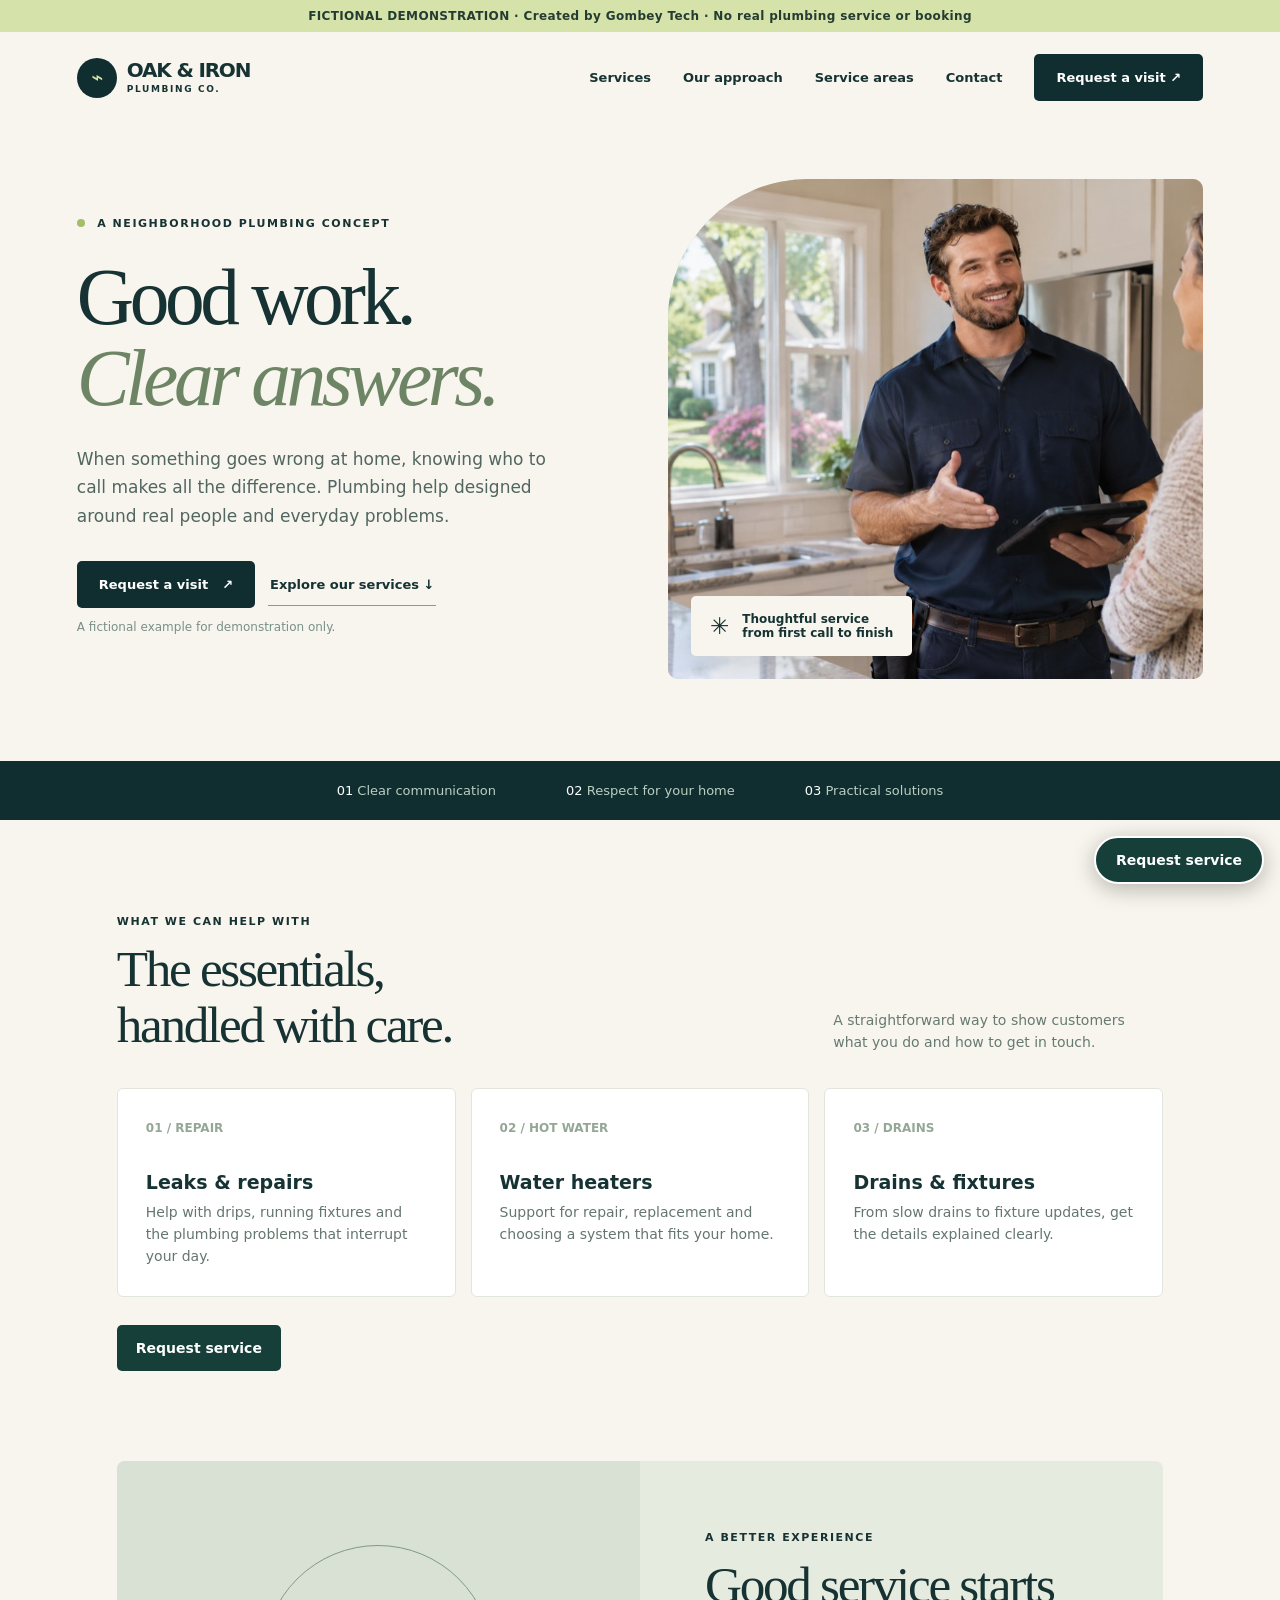
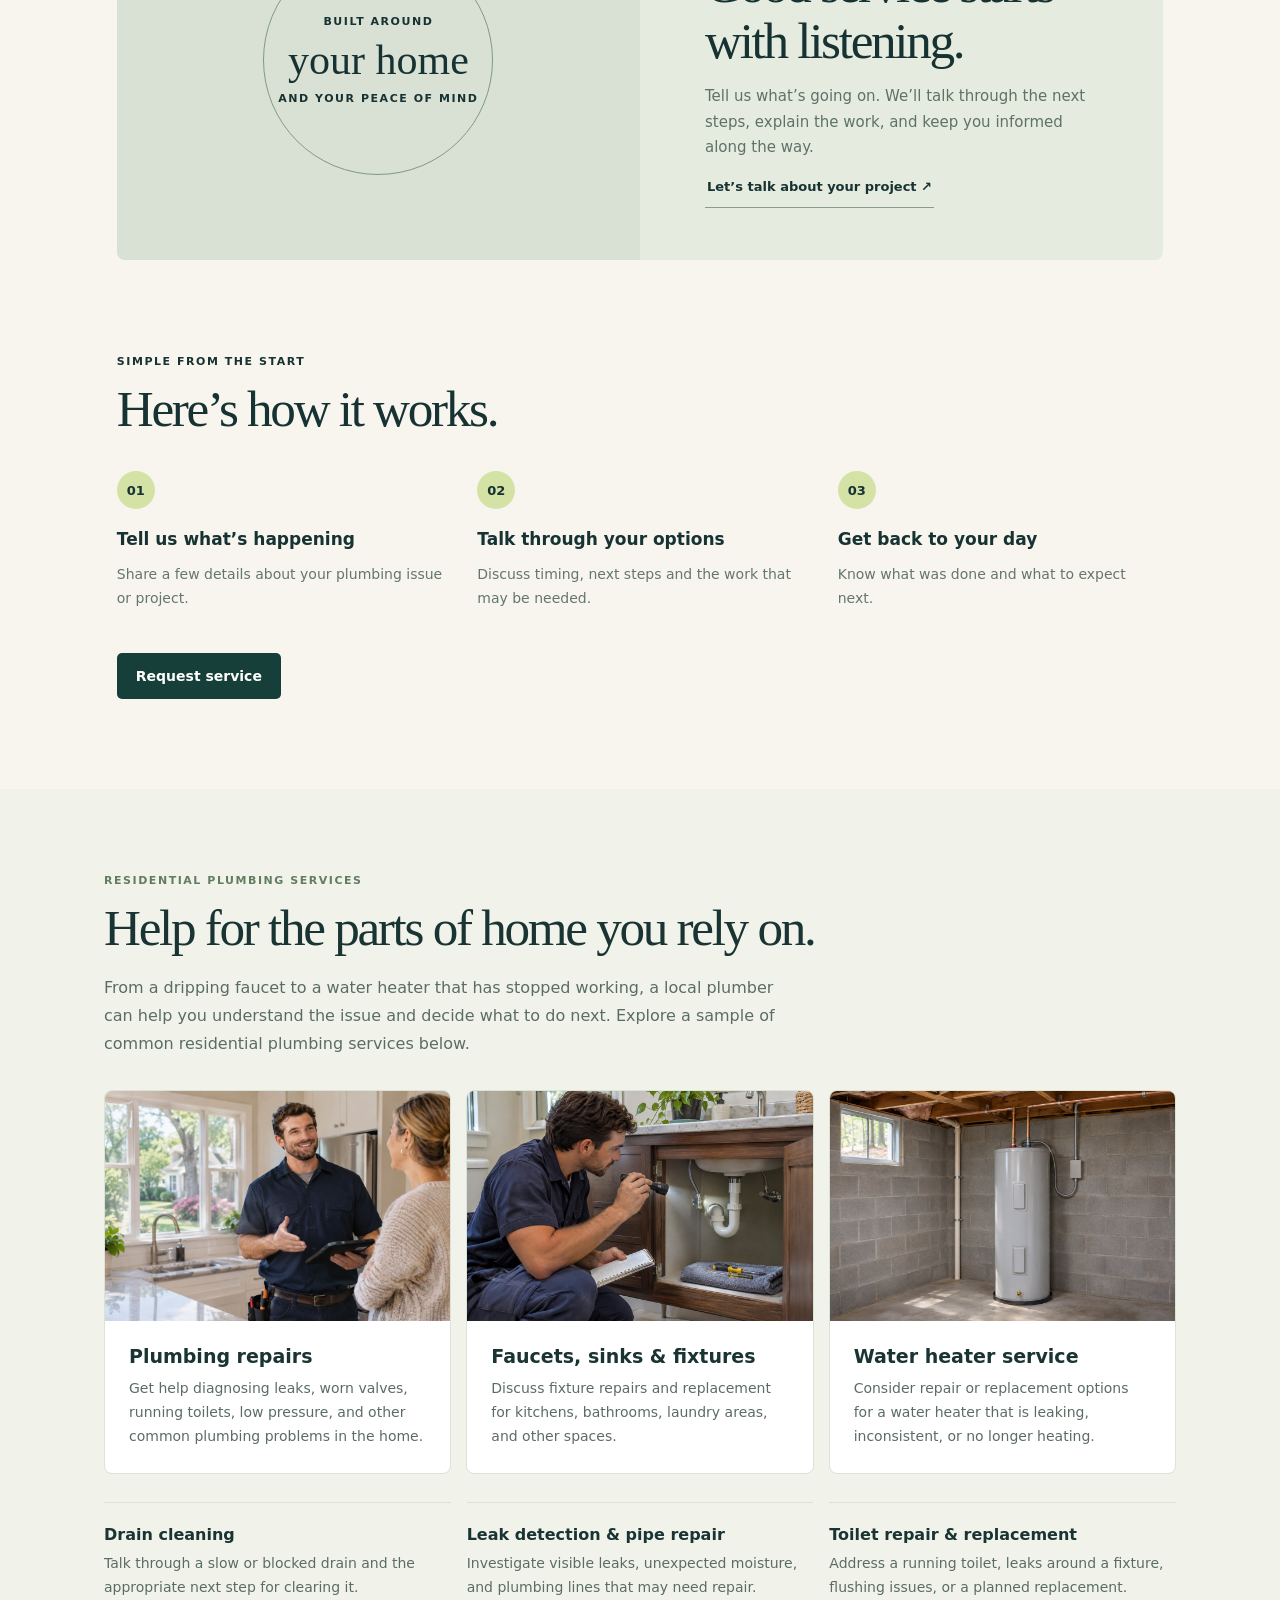
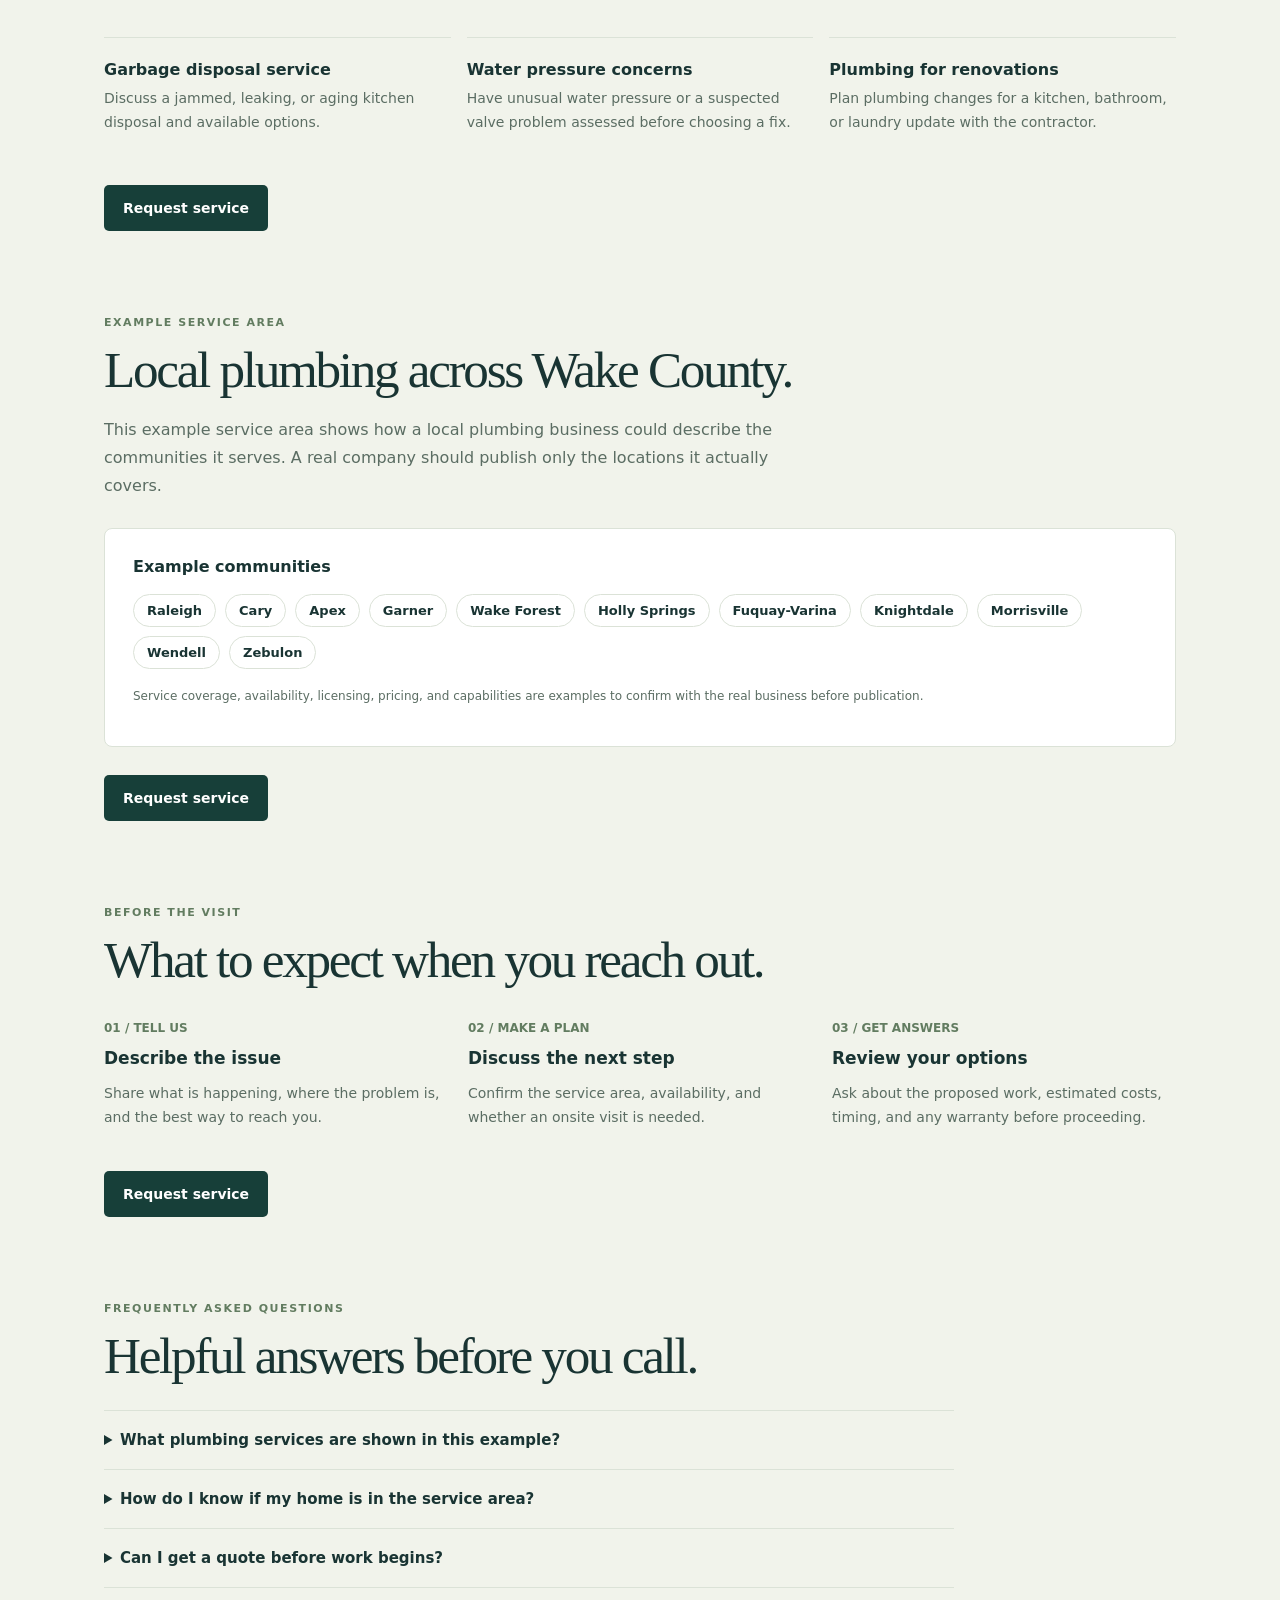
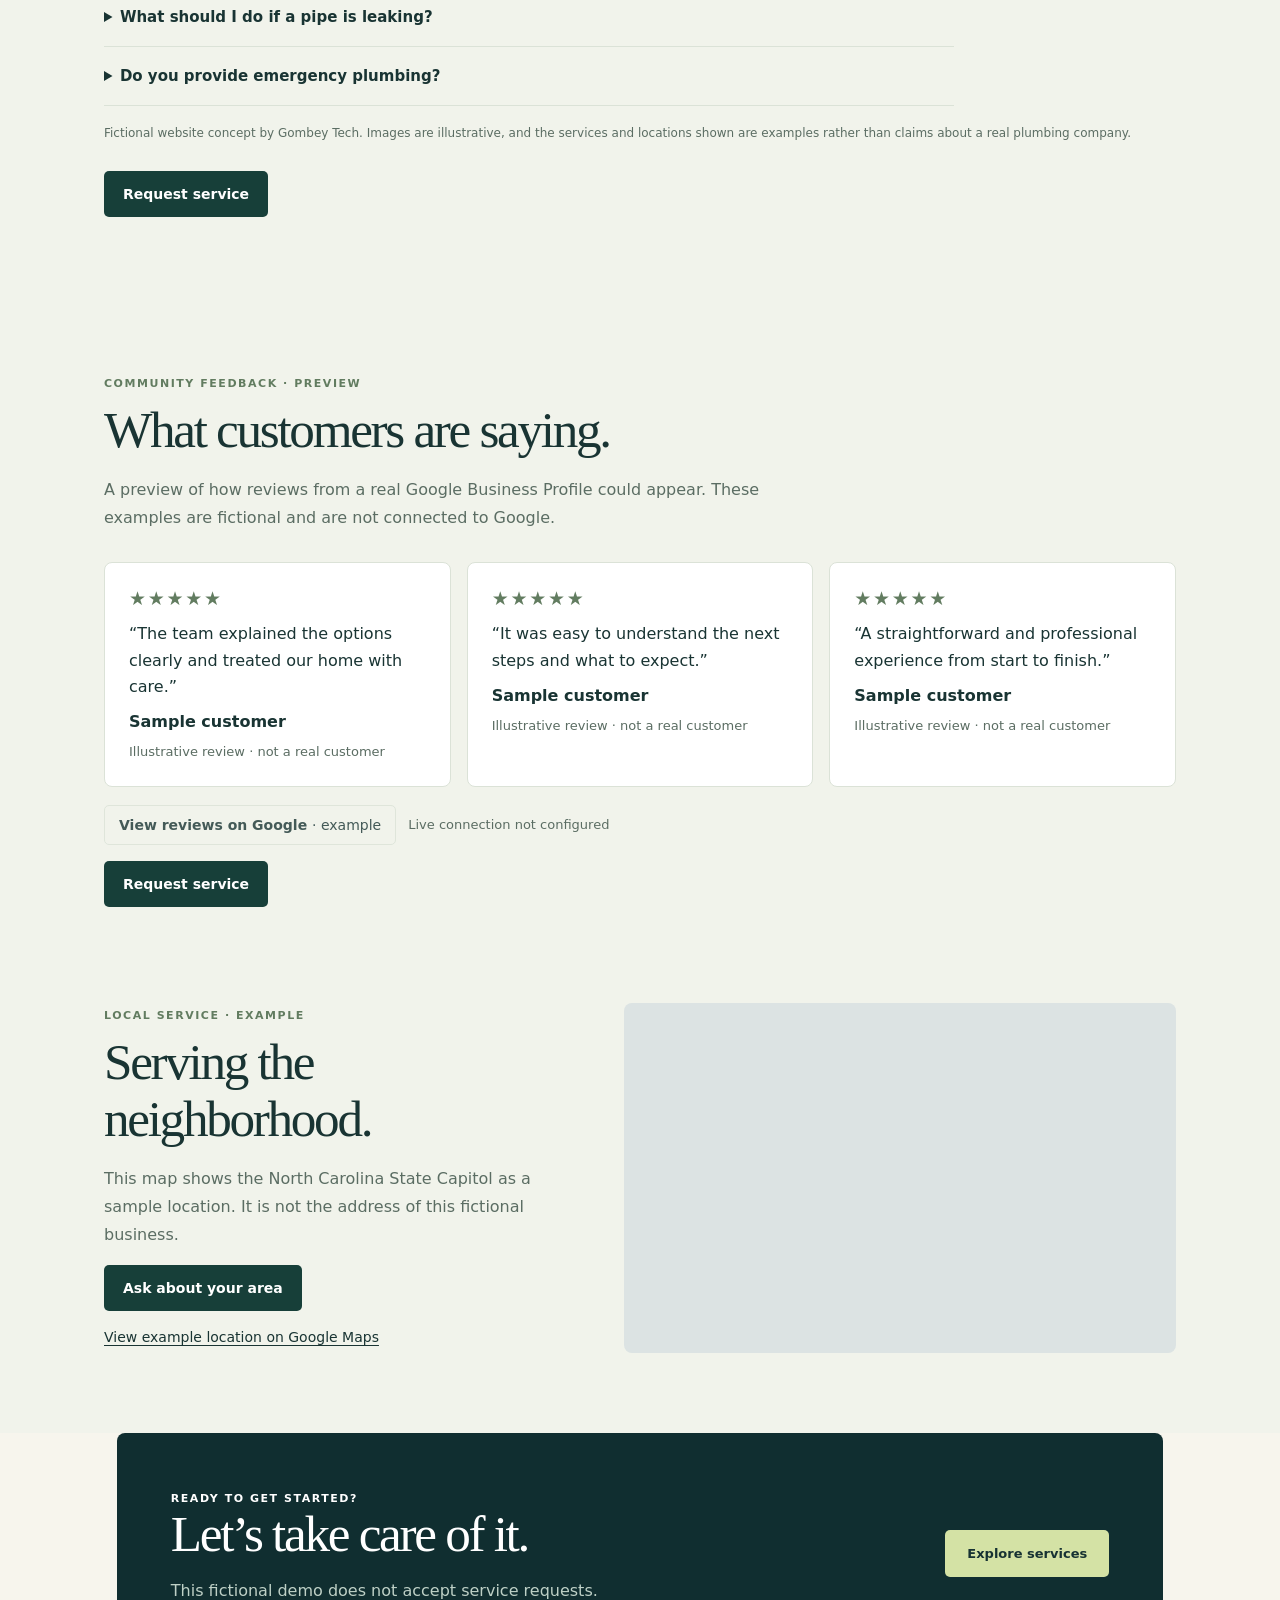
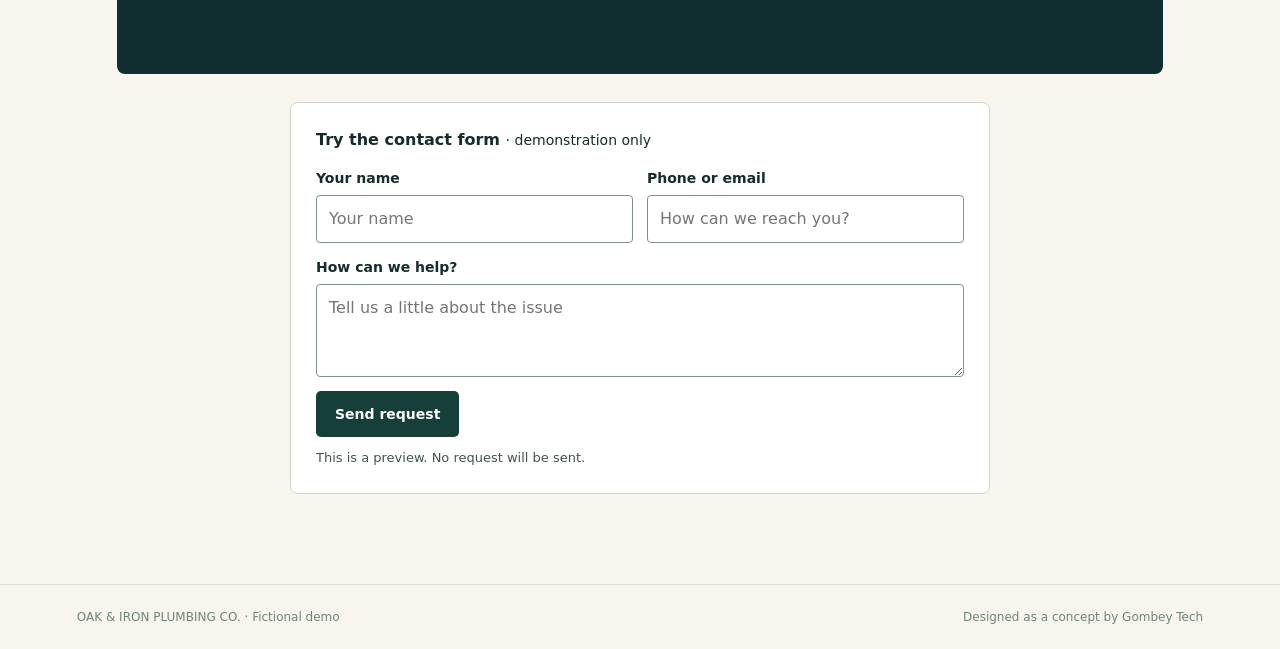
==== index.html @ 2f1c9316 "Add fictional plumbing website previews" ====
<!doctype html><html lang="en"><head><meta charset="utf-8"><meta name="viewport" content="width=device-width,initial-scale=1"><title>Oak & Iron Plumbing | Plumbing &amp; Water Heaters in Wake County (Demo)</title><meta name="robots" content="noindex, nofollow"><style>
:root{--navy:#102e30;--ink:#173233;--paper:#f7f5ed;--cream:#ebe7d9;--lime:#d4e2a5;--orange:#e3a76e}*{box-sizing:border-box}html{scroll-behavior:smooth}body{margin:0;background:var(--paper);color:var(--ink);font-family:system-ui,-apple-system,sans-serif}a{color:inherit;text-decoration:none}.demo{background:#d5e2a9;color:#243c31;text-align:center;padding:9px;font-size:12px;font-weight:700;letter-spacing:.03em}header{max-width:1300px;margin:auto;padding:22px 6%;display:flex;justify-content:space-between;align-items:center;gap:15px}.brand{font-weight:900;font-size:20px;letter-spacing:-.06em;line-height:1.05;display:flex;gap:10px;align-items:center}.brand i{font-style:normal;background:var(--navy);color:var(--lime);border-radius:100%;width:40px;height:40px;display:grid;place-items:center;font-size:20px}.brand small{display:block;font-size:9px;letter-spacing:.18em;margin-top:4px}nav{display:flex;gap:32px;align-items:center;font-size:13px;font-weight:700}.button{display:inline-flex;align-items:center;justify-content:center;gap:14px;background:var(--navy);color:white;border-radius:5px;padding:16px 22px;font-size:13px;font-weight:750}.button.light{background:var(--lime);color:var(--ink)}.hero{max-width:1300px;margin:auto;display:grid;grid-template-columns:1fr 1fr;gap:56px;align-items:center;padding:56px 6% 82px}.eyebrow{font-weight:800;letter-spacing:.14em;font-size:11px;text-transform:uppercase}.dot{display:inline-block;background:#a3be6d;width:8px;height:8px;border-radius:50%;margin-right:7px}h1{font-family:Georgia,serif;font-weight:500;letter-spacing:-.055em;line-height:1.02;font-size:clamp(50px,6.2vw,84px);margin:26px 0}h1 em{color:#6d8565;font-weight:normal}.desc{font-size:17px;line-height:1.7;color:#526661;max-width:490px}.actions{display:flex;gap:13px;align-items:center;margin-top:30px;flex-wrap:wrap}.text-link{font-weight:750;font-size:13px;border-bottom:1px solid #8a9a8d;padding:13px 2px}.hero-art{height:500px;border-radius:140px 10px 10px 10px;background:#c3d3c6;overflow:hidden;position:relative}.hero-art svg{width:100%;height:100%;display:block}.badge{position:absolute;left:23px;bottom:23px;background:#f7f5ed;padding:16px 19px;border-radius:5px;display:flex;align-items:center;gap:13px;font-size:12px;font-weight:700;box-shadow:0 8px 28px #0002}.badge b{font-size:23px}.ribbon{background:var(--navy);color:white;padding:22px 6%;display:flex;justify-content:center;gap:70px;font-size:13px}.ribbon span{color:#b9cfc1}.wrap{max-width:1200px;margin:auto;padding:90px 6%}.sectionhead{display:flex;justify-content:space-between;gap:25px;align-items:end;margin-bottom:34px}h2{font-family:Georgia,serif;font-size:clamp(36px,4vw,52px);font-weight:500;letter-spacing:-.045em;margin:12px 0 0;line-height:1.1}.sectionhead p{color:#667a72;line-height:1.6;font-size:14px;max-width:330px;margin:0}.cards{display:grid;grid-template-columns:repeat(3,1fr);gap:15px}.card{background:white;border:1px solid #e1e6dd;padding:28px;border-radius:6px;min-height:190px}.card .n{font-size:12px;color:#94a797;font-weight:800}.card h3{font-size:19px;margin:35px 0 8px}.card p{color:#64766d;font-size:14px;line-height:1.6;margin:0}.split{display:grid;grid-template-columns:1fr 1fr;background:#e6ebdf;border-radius:8px;overflow:hidden}.split-art{padding:45px;background:#d8e1d3;display:flex;align-items:center;justify-content:center}.seal{border:1px solid #809b83;border-radius:50%;width:230px;height:230px;display:grid;place-content:center;text-align:center;gap:8px}.seal strong{font-family:Georgia,serif;font-size:42px;font-weight:400}.split-copy{padding:65px}.split-copy p{color:#5e7268;line-height:1.7;font-size:15px}.steps{display:grid;grid-template-columns:repeat(3,1fr);gap:35px}.steps b{display:grid;place-items:center;background:var(--lime);width:38px;height:38px;border-radius:50%;font-size:13px}.steps h3{font-size:17px;margin:20px 0 8px}.steps p{color:#64766d;font-size:14px;line-height:1.7}.cta{background:var(--navy);color:white;border-radius:8px;padding:54px;display:flex;justify-content:space-between;align-items:center;gap:28px}.cta p{color:#bed0c6;line-height:1.6}.cta h2{margin:0}.notice{font-size:12px;color:#789089}.footer{border-top:1px solid #d8dfd7;padding:25px 6%;display:flex;justify-content:space-between;font-size:12px;color:#71847a}.demo-controls{position:fixed;bottom:12px;right:12px;background:white;border:1px solid #b3c2b1;padding:10px 13px;font-size:11px;border-radius:5px;box-shadow:0 5px 20px #0002}.demo-controls a{text-decoration:underline}@media(max-width:720px){nav a:not(.button){display:none}header{padding:18px 5%}nav .button{padding:12px}.hero{grid-template-columns:1fr;gap:32px;padding:40px 5% 55px}h1{font-size:53px}.hero-art{height:330px;border-radius:90px 8px 8px 8px}.ribbon{gap:12px;justify-content:space-between;font-size:11px}.wrap{padding:62px 5%}.sectionhead{display:block}.sectionhead p{margin-top:15px}.cards,.steps,.split{grid-template-columns:1fr}.card{min-height:150px}.card h3{margin-top:22px}.split-copy{padding:35px}.split-art{min-height:260px}.cta{padding:32px;display:block}.footer{display:block}.demo-controls{position:static;text-align:center}}
</style><meta name="description" content="Fictional Oak & Iron Plumbing website concept demonstrating residential plumbing services, water heater repairs, drain cleaning, and example Wake County service areas."><meta property="og:title" content="Oak & Iron Plumbing | Gombey Tech demonstration"><meta property="og:description" content="A fictional residential plumbing website concept with example services and Wake County service areas."><link rel="stylesheet" href="./shared/site-content.css"></head><body data-concept="oak"><div class="demo">FICTIONAL DEMONSTRATION · Created by Gombey Tech · No real plumbing service or booking</div><header><a class="brand" href="#top"><i>⌁</i><span>OAK &amp; IRON<small>PLUMBING CO.</small></span></a><nav><a href="#services">Services</a><a href="#approach">Our approach</a><a href="#service-areas">Service areas</a><a href="#contact">Contact</a><a class="button" href="#contact">Request a visit ↗</a></nav></header><a class="demo-quick-cta" href="#contact">Request service</a><main id="top"><section class="hero"><div><span class="eyebrow"><span class="dot"></span> A neighborhood plumbing concept</span><h1>Good work.<br><em>Clear answers.</em></h1><p class="desc">When something goes wrong at home, knowing who to call makes all the difference. Plumbing help designed around real people and everyday problems.</p><div class="actions"><a class="button" href="#contact">Request a visit <span>↗</span></a><a class="text-link" href="#services">Explore our services ↓</a></div><p class="notice">A fictional example for demonstration only.</p></div><div class="hero-art"><img src="./assets/plumber-homeowner.jpg" alt="Plumbing professional speaking with a homeowner" class="ec-hero-photo"><div class="badge"><b>✳</b><span>Thoughtful service<br>from first call to finish</span></div></div></section><div class="ribbon"><div>01 <span>Clear communication</span></div><div>02 <span>Respect for your home</span></div><div>03 <span>Practical solutions</span></div></div><section class="wrap" id="services"><div class="sectionhead"><div><span class="eyebrow">What we can help with</span><h2>The essentials,<br>handled with care.</h2></div><p>A straightforward way to show customers what you do and how to get in touch.</p></div><div class="cards"><article class="card"><span class="n">01 / REPAIR</span><h3>Leaks &amp; repairs</h3><p>Help with drips, running fixtures and the plumbing problems that interrupt your day.</p></article><article class="card"><span class="n">02 / HOT WATER</span><h3>Water heaters</h3><p>Support for repair, replacement and choosing a system that fits your home.</p></article><article class="card"><span class="n">03 / DRAINS</span><h3>Drains &amp; fixtures</h3><p>From slow drains to fixture updates, get the details explained clearly.</p></article></div><div class="demo-cta-row"><a class="demo-section-cta" href="#contact">Request service</a></div></section><section class="wrap" id="approach" style="padding-top:0"><div class="split"><div class="split-art"><div class="seal"><span class="eyebrow">Built around</span><strong>your home</strong><span class="eyebrow">And your peace of mind</span></div></div><div class="split-copy"><span class="eyebrow">A better experience</span><h2>Good service starts with listening.</h2><p>Tell us what’s going on. We’ll talk through the next steps, explain the work, and keep you informed along the way.</p><a class="text-link" href="#contact">Let’s talk about your project ↗</a></div></div></section><section class="wrap" style="padding-top:0"><div class="sectionhead"><div><span class="eyebrow">Simple from the start</span><h2>Here’s how it works.</h2></div></div><div class="steps"><div><b>01</b><h3>Tell us what’s happening</h3><p>Share a few details about your plumbing issue or project.</p></div><div><b>02</b><h3>Talk through your options</h3><p>Discuss timing, next steps and the work that may be needed.</p></div><div><b>03</b><h3>Get back to your day</h3><p>Know what was done and what to expect next.</p></div></div><div class="demo-cta-row"><a class="demo-section-cta" href="#contact">Request service</a></div></section><div class="expanded-content" id="more-services">
<section class="ec-wrap"><span class="ec-kicker">Residential plumbing services</span><h2 class="ec-title">Help for the parts of home you rely on.</h2><p class="ec-intro">From a dripping faucet to a water heater that has stopped working, a local plumber can help you understand the issue and decide what to do next. Explore a sample of common residential plumbing services below.</p><div class="ec-grid">
<article class="ec-card"><img src="./assets/plumber-homeowner.jpg" alt="Plumbing professional speaking with a homeowner in a kitchen" loading="lazy"><div class="ec-card-body"><h3>Plumbing repairs</h3><p>Get help diagnosing leaks, worn valves, running toilets, low pressure, and other common plumbing problems in the home.</p></div></article>
<article class="ec-card"><img src="./assets/plumber-inspection-v2.jpg" alt="A plumbing professional inspecting pipes beneath a bathroom sink" loading="lazy"><div class="ec-card-body"><h3>Faucets, sinks &amp; fixtures</h3><p>Discuss fixture repairs and replacement for kitchens, bathrooms, laundry areas, and other spaces.</p></div></article>
<article class="ec-card"><img src="./assets/water-heater-basement-v2.jpg" alt="Residential water heater in an unfinished basement" loading="lazy"><div class="ec-card-body"><h3>Water heater service</h3><p>Consider repair or replacement options for a water heater that is leaking, inconsistent, or no longer heating.</p></div></article></div>
<div class="ec-service-list"><article class="ec-list"><h3>Drain cleaning</h3><p>Talk through a slow or blocked drain and the appropriate next step for clearing it.</p></article><article class="ec-list"><h3>Leak detection &amp; pipe repair</h3><p>Investigate visible leaks, unexpected moisture, and plumbing lines that may need repair.</p></article><article class="ec-list"><h3>Toilet repair &amp; replacement</h3><p>Address a running toilet, leaks around a fixture, flushing issues, or a planned replacement.</p></article><article class="ec-list"><h3>Garbage disposal service</h3><p>Discuss a jammed, leaking, or aging kitchen disposal and available options.</p></article><article class="ec-list"><h3>Water pressure concerns</h3><p>Have unusual water pressure or a suspected valve problem assessed before choosing a fix.</p></article><article class="ec-list"><h3>Plumbing for renovations</h3><p>Plan plumbing changes for a kitchen, bathroom, or laundry update with the contractor.</p></article></div><div class="demo-cta-row"><a class="demo-section-cta" href="#contact">Request service</a></div></section>
<section class="ec-wrap" id="service-areas" style="padding-top:0"><span class="ec-kicker">Example service area</span><h2 class="ec-title">Local plumbing across Wake County.</h2><p class="ec-intro">This example service area shows how a local plumbing business could describe the communities it serves. A real company should publish only the locations it actually covers.</p><div class="ec-areas"><strong>Example communities</strong><div class="ec-chips"><span>Raleigh</span><span>Cary</span><span>Apex</span><span>Garner</span><span>Wake Forest</span><span>Holly Springs</span><span>Fuquay-Varina</span><span>Knightdale</span><span>Morrisville</span><span>Wendell</span><span>Zebulon</span></div><p class="ec-disclaimer">Service coverage, availability, licensing, pricing, and capabilities are examples to confirm with the real business before publication.</p></div><div class="demo-cta-row"><a class="demo-section-cta" href="#contact">Request service</a></div></section>
<section class="ec-wrap" id="what-to-expect" style="padding-top:0"><span class="ec-kicker">Before the visit</span><h2 class="ec-title">What to expect when you reach out.</h2><div class="ec-steps"><div class="ec-step"><b>01 / TELL US</b><h3>Describe the issue</h3><p>Share what is happening, where the problem is, and the best way to reach you.</p></div><div class="ec-step"><b>02 / MAKE A PLAN</b><h3>Discuss the next step</h3><p>Confirm the service area, availability, and whether an onsite visit is needed.</p></div><div class="ec-step"><b>03 / GET ANSWERS</b><h3>Review your options</h3><p>Ask about the proposed work, estimated costs, timing, and any warranty before proceeding.</p></div></div><div class="demo-cta-row"><a class="demo-section-cta" href="#contact">Request service</a></div></section>
<section class="ec-wrap" id="faq" style="padding-top:0"><span class="ec-kicker">Frequently asked questions</span><h2 class="ec-title">Helpful answers before you call.</h2><div class="ec-faq"><details><summary>What plumbing services are shown in this example?</summary><p>This demo illustrates repairs, water heaters, fixtures, drains, leak concerns, and renovation work. A real company should replace this list with services it actually provides.</p></details><details><summary>How do I know if my home is in the service area?</summary><p>Contact the business with your town or ZIP code. Service boundaries and scheduling availability vary by company.</p></details><details><summary>Can I get a quote before work begins?</summary><p>Ask how the company handles estimates, diagnostic fees, and approval. Some work requires an onsite assessment before a firm price can be given.</p></details><details><summary>What should I do if a pipe is leaking?</summary><p>If it is safe, turn off the relevant water supply and contact a qualified plumber. For an immediate safety emergency, contact the appropriate emergency services.</p></details><details><summary>Do you provide emergency plumbing?</summary><p>Emergency availability varies. A real business should replace this sample answer with its actual hours and response process.</p></details></div><p class="ec-disclaimer">Fictional website concept by Gombey Tech. Images are illustrative, and the services and locations shown are examples rather than claims about a real plumbing company.</p><div class="demo-cta-row"><a class="demo-section-cta" href="#contact">Request service</a></div></section></div><div class="expanded-content demo-extras"><section class="ec-wrap demo-reviews" id="reviews"><div class="ec-kicker">Community feedback · preview</div><h2 class="ec-title">What customers are saying.</h2><p class="ec-intro">A preview of how reviews from a real Google Business Profile could appear. These examples are fictional and are not connected to Google.</p><div class="demo-review-grid"><article class="demo-review"><span class="demo-stars" aria-label="Example five-star rating">★★★★★</span><p>“The team explained the options clearly and treated our home with care.”</p><strong>Sample customer</strong><small>Illustrative review · not a real customer</small></article><article class="demo-review"><span class="demo-stars" aria-label="Example five-star rating">★★★★★</span><p>“It was easy to understand the next steps and what to expect.”</p><strong>Sample customer</strong><small>Illustrative review · not a real customer</small></article><article class="demo-review"><span class="demo-stars" aria-label="Example five-star rating">★★★★★</span><p>“A straightforward and professional experience from start to finish.”</p><strong>Sample customer</strong><small>Illustrative review · not a real customer</small></article></div><div class="demo-review-footer"><button type="button" class="demo-review-link" disabled>View reviews on Google <span>· example</span></button><span class="demo-google-note">Live connection not configured</span></div><p><a class="demo-section-cta" href="#contact">Request service</a></p></section><section class="ec-wrap demo-map-section" id="map"><div class="demo-map-copy"><div class="ec-kicker">Local service · example</div><h2 class="ec-title">Serving the neighborhood.</h2><p class="ec-intro">This map shows the North Carolina State Capitol as a sample location. It is not the address of this fictional business.</p><p><a class="demo-section-cta" href="#contact">Ask about your area</a></p><a class="demo-map-link" href="https://www.google.com/maps/search/?api=1&amp;query=North+Carolina+State+Capitol" target="_blank" rel="noopener noreferrer">View example location on Google Maps</a></div><iframe title="Example map showing North Carolina State Capitol, Raleigh" src="https://maps.google.com/maps?q=North%20Carolina%20State%20Capitol%2C%20Raleigh%2C%20NC&amp;z=13&amp;output=embed" loading="lazy" referrerpolicy="strict-origin-when-cross-origin" allowfullscreen></iframe></section></div><section class="wrap" id="contact" style="padding-top:0"><div class="cta"><div><span class="eyebrow">Ready to get started?</span><h2>Let’s take care of it.</h2><p>This fictional demo does not accept service requests.</p></div><a class="button light" href="#services">Explore services</a></div><form class="demo-contact-form" data-demo-form><p class="demo-form-label">Try the contact form <span>· demonstration only</span></p><div class="demo-form-grid"><label>Your name<input name="name" autocomplete="name" required placeholder="Your name"></label><label>Phone or email<input name="contact" autocomplete="off" required placeholder="How can we reach you?"></label></div><label>How can we help?<textarea name="message" required rows="3" placeholder="Tell us a little about the issue"></textarea></label><button type="submit">Send request</button><p class="demo-form-status" role="status" aria-live="polite">This is a preview. No request will be sent.</p></form></section></main><footer class="footer"><span>OAK &amp; IRON PLUMBING CO. · Fictional demo</span><span>Designed as a concept by Gombey Tech</span></footer><script src="./shared/demo-contact.js" defer></script></body></html>
---- shared/site-content.css ----
/* Shared content system; each fictional brand controls its own palette. */
.expanded-content{--ec-bg:#f1f3eb;--ec-ink:#193433;--ec-muted:#5b6d63;--ec-card:#fff;--ec-accent:#627c60;--ec-line:#dbe2d7;background:var(--ec-bg);color:var(--ec-ink);font-family:system-ui,-apple-system,sans-serif}
body[data-concept=clearline] .expanded-content{--ec-bg:#edf3fd;--ec-ink:#102353;--ec-muted:#526483;--ec-card:#fff;--ec-accent:#1639ad;--ec-line:#d7e2f3}
body[data-concept=union] .expanded-content{--ec-bg:#24241f;--ec-ink:#f6f0e1;--ec-muted:#c3bcae;--ec-card:#30302a;--ec-accent:#eea066;--ec-line:#ffffff25}
body[data-concept=neighbor] .expanded-content{--ec-bg:#f7ead3;--ec-ink:#202b26;--ec-muted:#626e60;--ec-card:#fffbf3;--ec-accent:#b9502c;--ec-line:#ded6c4}
.ec-wrap{max-width:1200px;margin:auto;padding:80px 5%}.ec-kicker{font-size:11px;font-weight:800;letter-spacing:.14em;text-transform:uppercase;color:var(--ec-accent)}.ec-title{font-family:Georgia,serif;letter-spacing:-.045em;font-weight:500;line-height:1.1;font-size:clamp(34px,4vw,52px);margin:12px 0 18px}.ec-intro{max-width:700px;font-size:16px;line-height:1.75;color:var(--ec-muted)}.ec-grid{display:grid;grid-template-columns:repeat(3,minmax(0,1fr));gap:15px;margin-top:32px}.ec-card{background:var(--ec-card);border:1px solid var(--ec-line);border-radius:8px;overflow:hidden}.ec-card img{display:block;width:100%;aspect-ratio:3/2;object-fit:cover}.ec-card-body{padding:24px}.ec-card h3{font-size:19px;margin:0 0 10px}.ec-card p,.ec-list p{font-size:14px;line-height:1.7;color:var(--ec-muted);margin:0}.ec-service-list{display:grid;grid-template-columns:repeat(3,minmax(0,1fr));gap:16px;margin-top:28px}.ec-list{padding:22px 0;border-top:1px solid var(--ec-line)}.ec-list h3{font-size:16px;margin:0 0 8px}.ec-areas{background:var(--ec-card);border:1px solid var(--ec-line);border-radius:8px;padding:28px;margin-top:28px}.ec-chips{display:flex;flex-wrap:wrap;gap:9px;margin-top:18px}.ec-chips span{border:1px solid var(--ec-line);border-radius:99px;padding:8px 13px;font-size:13px;font-weight:700}.ec-steps{display:grid;grid-template-columns:repeat(3,1fr);gap:20px;margin-top:28px}.ec-step b{color:var(--ec-accent);font-size:12px}.ec-step h3{margin:12px 0 8px;font-size:17px}.ec-step p{color:var(--ec-muted);font-size:14px;line-height:1.7}.ec-faq{max-width:850px;margin-top:25px;border-top:1px solid var(--ec-line)}.ec-faq details{border-bottom:1px solid var(--ec-line);padding:20px 0}.ec-faq summary{cursor:pointer;font-weight:700;font-size:15px}.ec-faq p{color:var(--ec-muted);font-size:14px;line-height:1.7}.ec-disclaimer{font-size:12px;color:var(--ec-muted);line-height:1.6;margin-top:18px}@media(max-width:720px){.ec-wrap{padding:58px 5%}.ec-grid,.ec-service-list{grid-template-columns:1fr}.ec-steps{grid-template-columns:1fr;gap:4px}.ec-card img{aspect-ratio:16/9}}
/* The same illustrative image library is reused across all concepts. */
.ec-hero-photo{display:block;width:100%;height:100%;object-fit:cover}.hero-art .ec-hero-photo,.art .ec-hero-photo,.graphic .ec-hero-photo{position:absolute;inset:0;width:100%;height:100%;object-fit:cover}.graphic:before,.graphic:after,.art:after{display:none}.art .ec-hero-photo{filter:saturate(.7) brightness(.72)}.art .stamp{z-index:1}.hero-art .badge,.hero-art .art-label,.graphic .mini{z-index:1}

/* Shared, clearly fictional conversion and trust examples. */
body{--demo-action:#173f39;--demo-action-text:#fff}
body[data-concept=clearline]{--demo-action:#1639ad;--demo-action-text:#fff}
body[data-concept=union]{--demo-action:#e99152;--demo-action-text:#171714}
body[data-concept=neighbor]{--demo-action:#a34224;--demo-action-text:#fff}
.demo-cta-row{margin:28px 0 0;grid-column:1/-1;clear:both}.demo-section-cta,.demo-contact-form button{display:inline-flex;align-items:center;justify-content:center;min-height:46px;padding:12px 19px;border:0;border-radius:5px;background:var(--demo-action);color:var(--demo-action-text)!important;font:700 14px/1.3 system-ui,sans-serif;text-decoration:none;cursor:pointer}.demo-section-cta:focus-visible,.demo-contact-form button:focus-visible,.demo-contact-form input:focus-visible,.demo-contact-form textarea:focus-visible,.demo-map-link:focus-visible{outline:3px solid #b35d19;outline-offset:3px}.demo-review-grid{display:grid;grid-template-columns:repeat(3,minmax(0,1fr));gap:16px;margin:30px 0 18px}.demo-review{background:var(--ec-card);border:1px solid var(--ec-line);border-radius:8px;padding:24px;display:flex;flex-direction:column;gap:12px}.demo-review p{margin:0;line-height:1.65;font-size:16px}.demo-review small{color:var(--ec-muted);font-size:13px;line-height:1.4}.demo-stars{color:var(--ec-accent);font-size:19px;letter-spacing:.09em}.demo-google-note{font-size:13px;color:var(--ec-muted)}.demo-map-section{display:grid;grid-template-columns:minmax(0,1fr) minmax(0,1.15fr);align-items:center;gap:40px;padding-top:0}.demo-map-section iframe{display:block;width:100%;height:350px;border:0;border-radius:8px;background:#dce3e3}.demo-map-link{display:inline-block;color:var(--ec-ink);font-size:14px;text-decoration:underline;text-underline-offset:3px}.demo-contact-form{width:min(100%,700px);margin:28px auto 0;padding:25px;text-align:left;border:1px solid #d0d7d0;border-radius:8px;background:#fff;color:#172b2b;font:16px/1.5 system-ui,sans-serif}.demo-form-label{margin:0 0 16px;font-weight:750;color:#172b2b}.demo-form-label span{font-weight:400;font-size:14px}.demo-form-grid{display:grid;grid-template-columns:1fr 1fr;gap:14px}.demo-contact-form label{display:block;color:#172b2b;font-size:14px;font-weight:700;margin-bottom:14px}.demo-contact-form input,.demo-contact-form textarea{display:block;width:100%;margin-top:6px;padding:12px;border:1px solid #83918d;border-radius:4px;background:#fff;color:#172b2b;font:16px/1.4 system-ui,sans-serif}.demo-contact-form textarea{resize:vertical}.demo-contact-form button{background:var(--demo-action);color:var(--demo-action-text)}.demo-contact-form .demo-form-status{margin:12px 0 0;color:#42534d;font-size:13px;line-height:1.45}.band:has(.demo-contact-form){flex-wrap:wrap}.band .demo-contact-form{flex:1 0 100%;max-width:700px}
@media(max-width:720px){.demo-review-grid,.demo-map-section,.demo-form-grid{grid-template-columns:1fr}.demo-map-section{gap:20px}.demo-map-section iframe{height:280px}.demo-contact-form{padding:20px}}
.demo-quick-cta{position:fixed;z-index:30;right:16px;bottom:16px;display:inline-flex;align-items:center;justify-content:center;min-height:48px;padding:12px 20px;border:2px solid #fff;border-radius:999px;box-shadow:0 5px 22px #0004;background:var(--demo-action);color:var(--demo-action-text)!important;font:700 14px/1.2 system-ui,sans-serif;text-decoration:none}.demo-quick-cta:focus-visible{outline:3px solid #b35d19;outline-offset:3px}@media(max-width:720px){.demo-quick-cta{right:12px;bottom:12px}}
.demo-review-footer{display:flex;align-items:center;gap:12px;flex-wrap:wrap}.demo-review-link{font:700 14px/1.3 system-ui,sans-serif;color:var(--ec-ink);background:transparent;border:1px solid var(--ec-line);border-radius:5px;padding:10px 14px;opacity:.8}.demo-review-link span{font-weight:400}
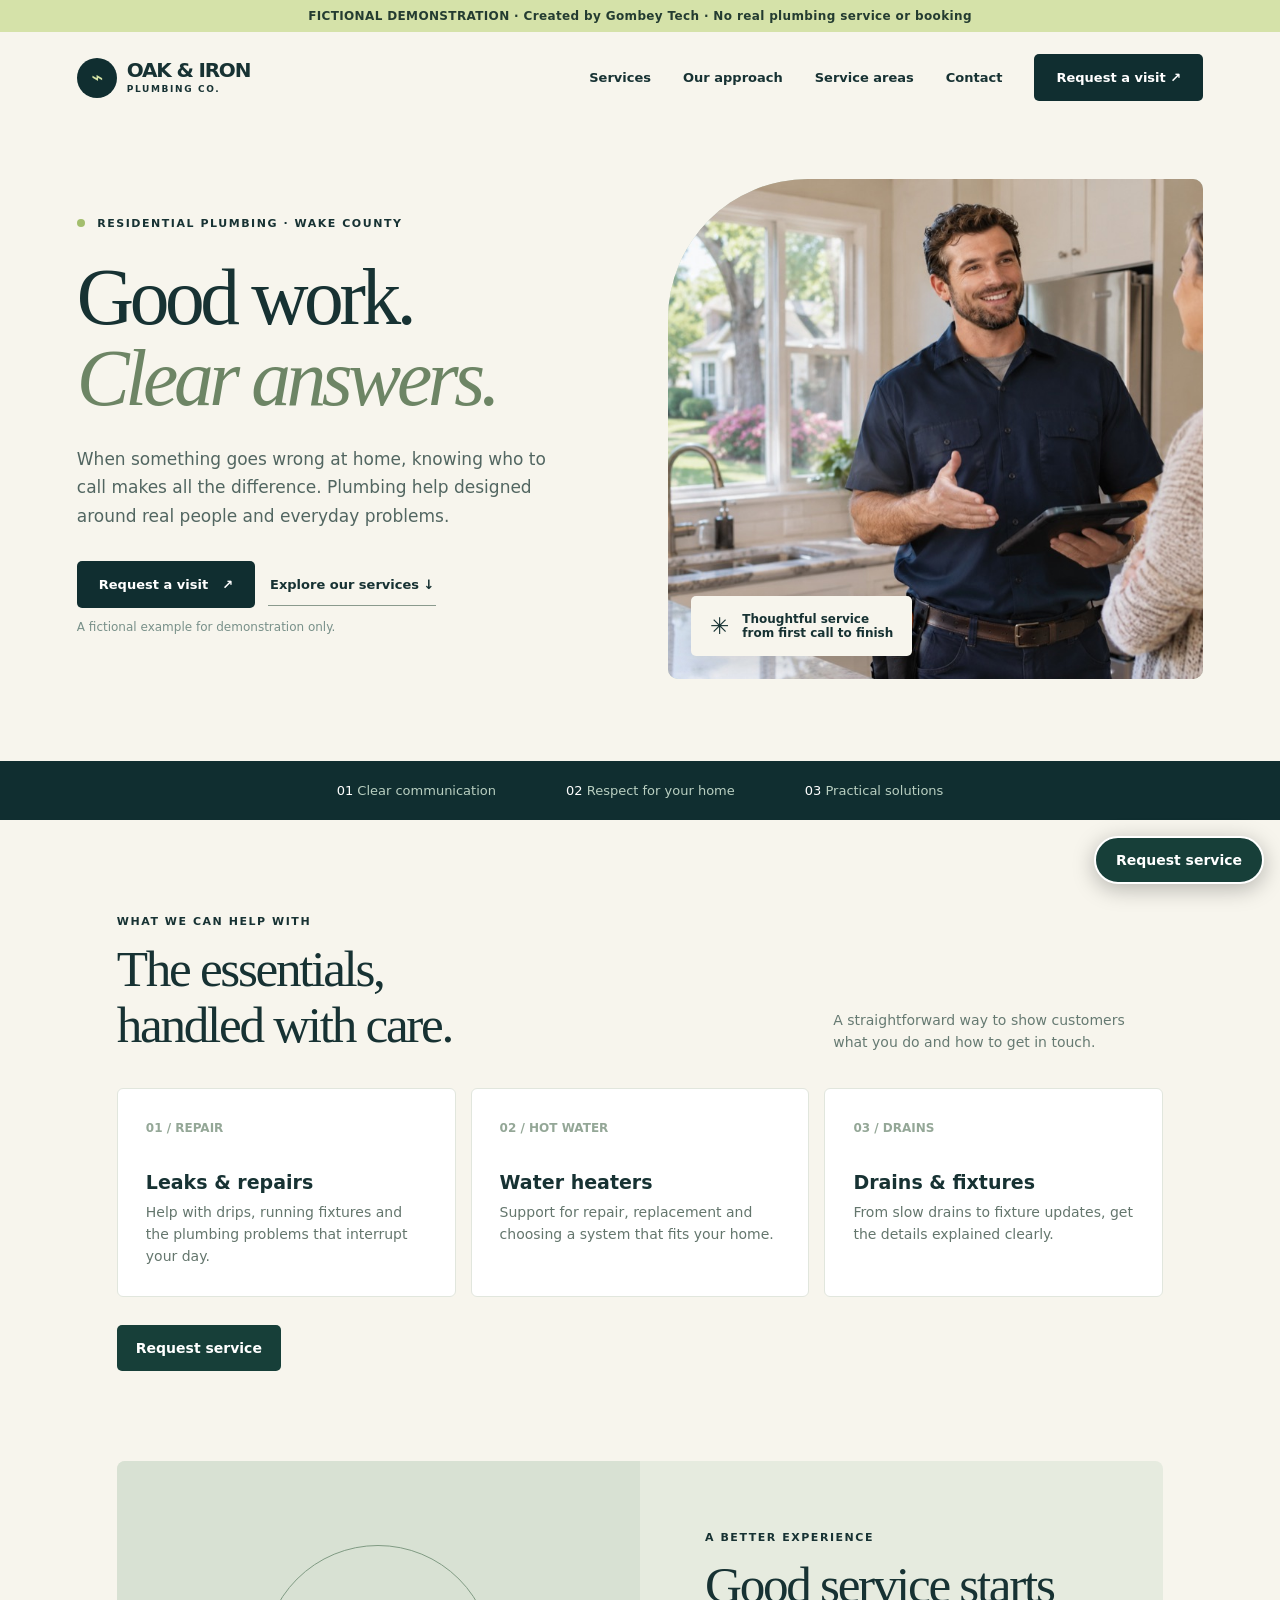
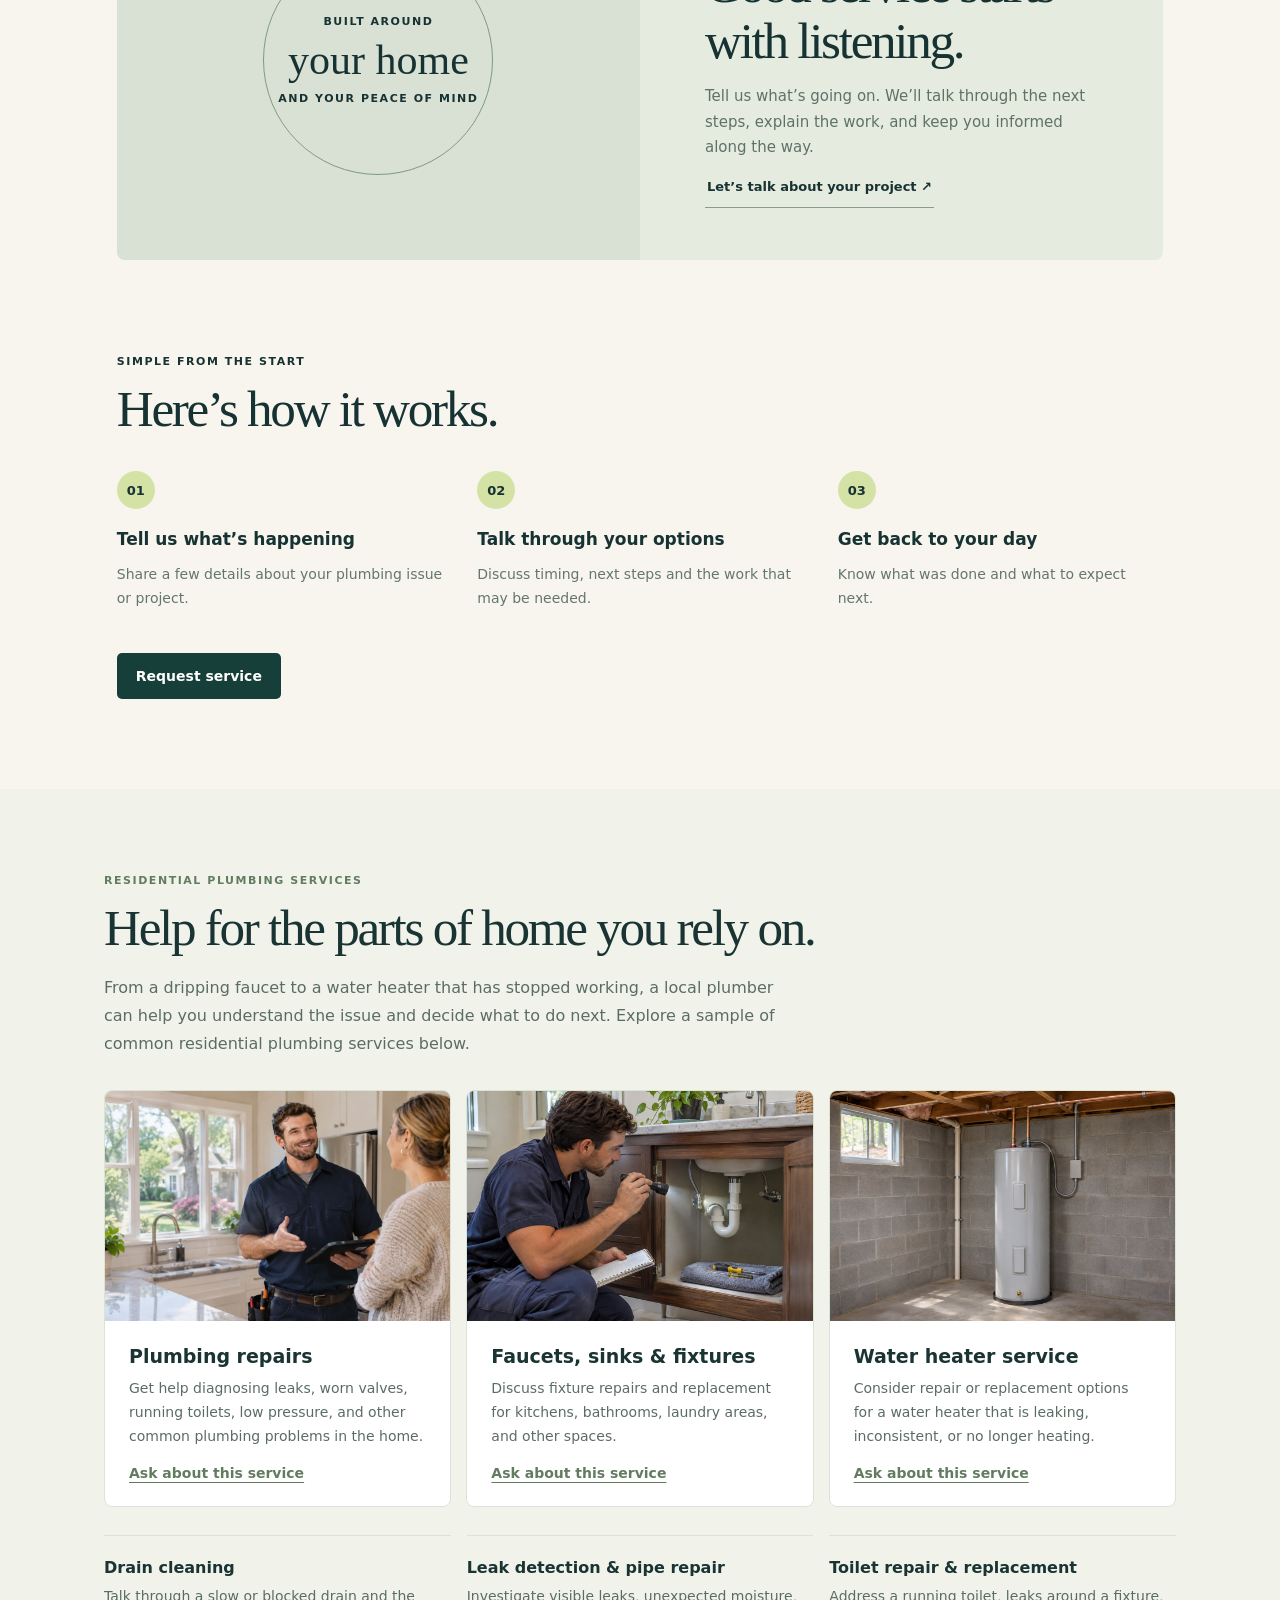
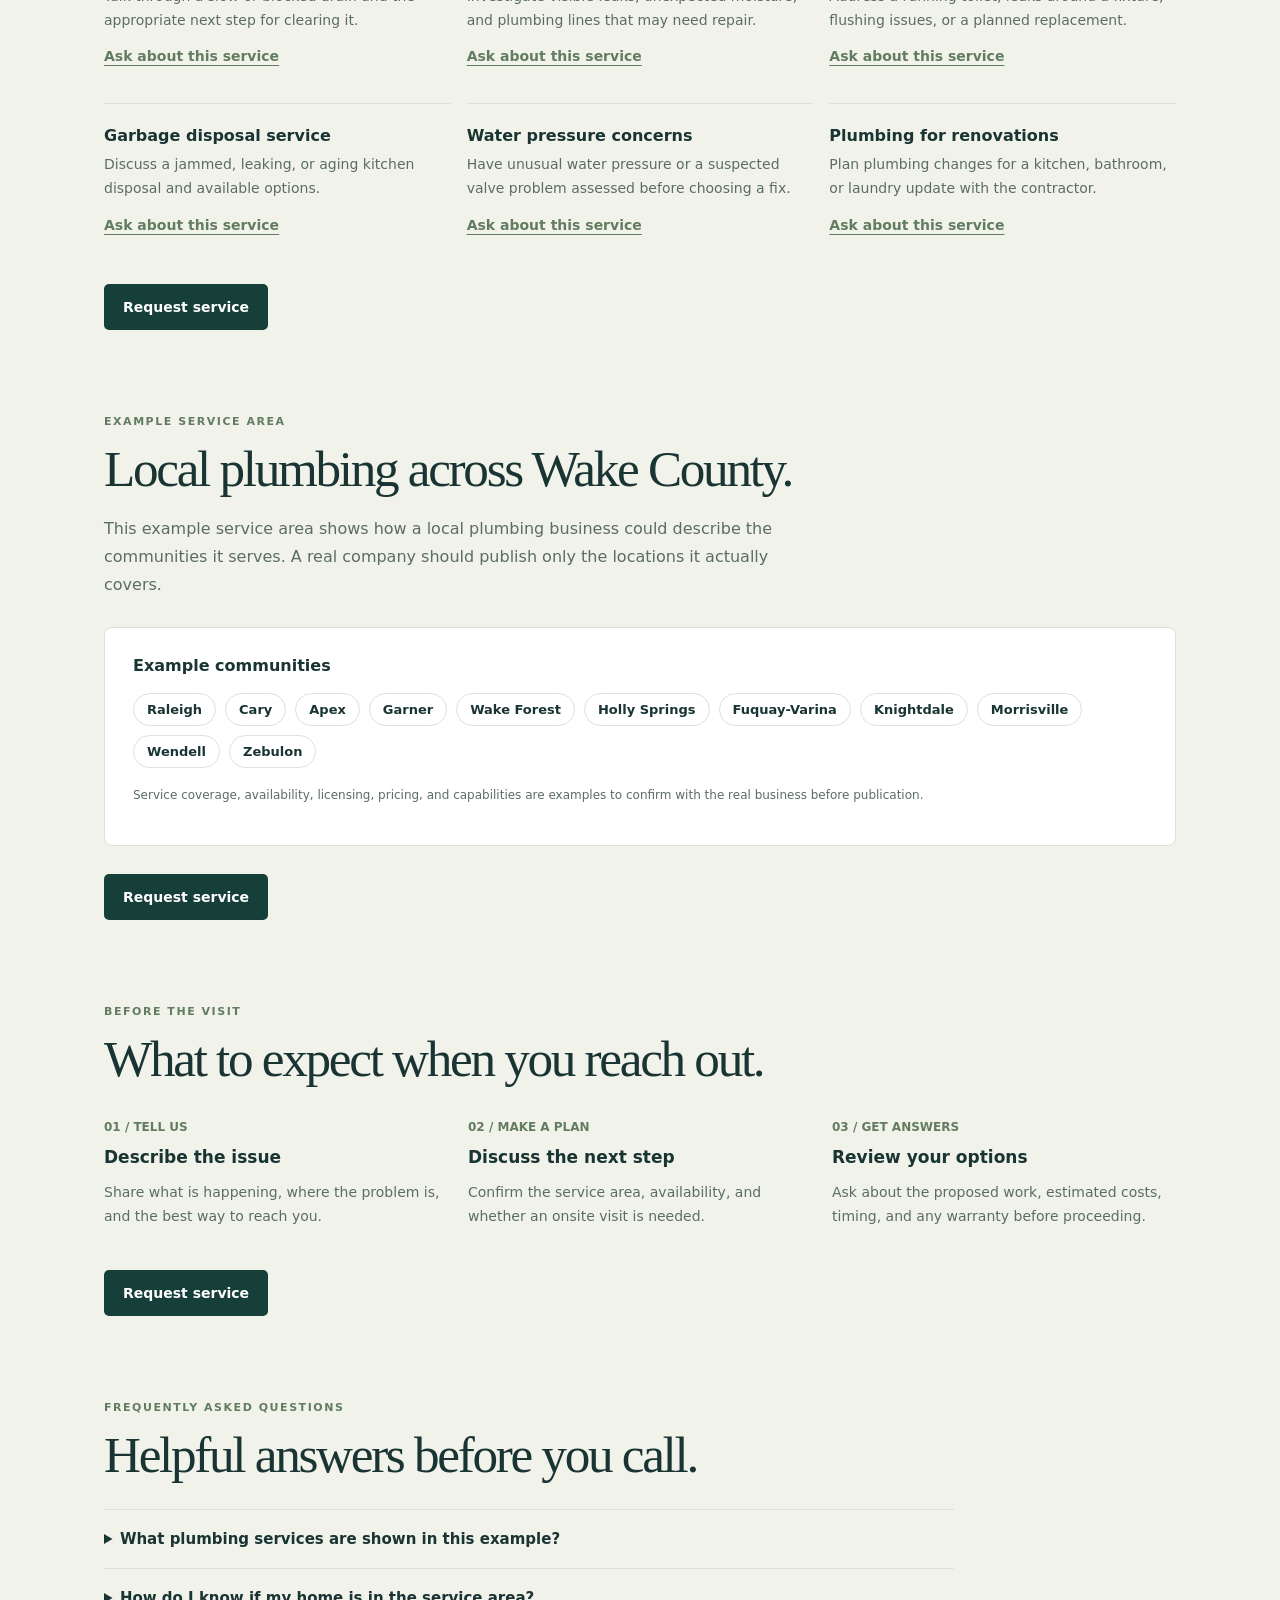
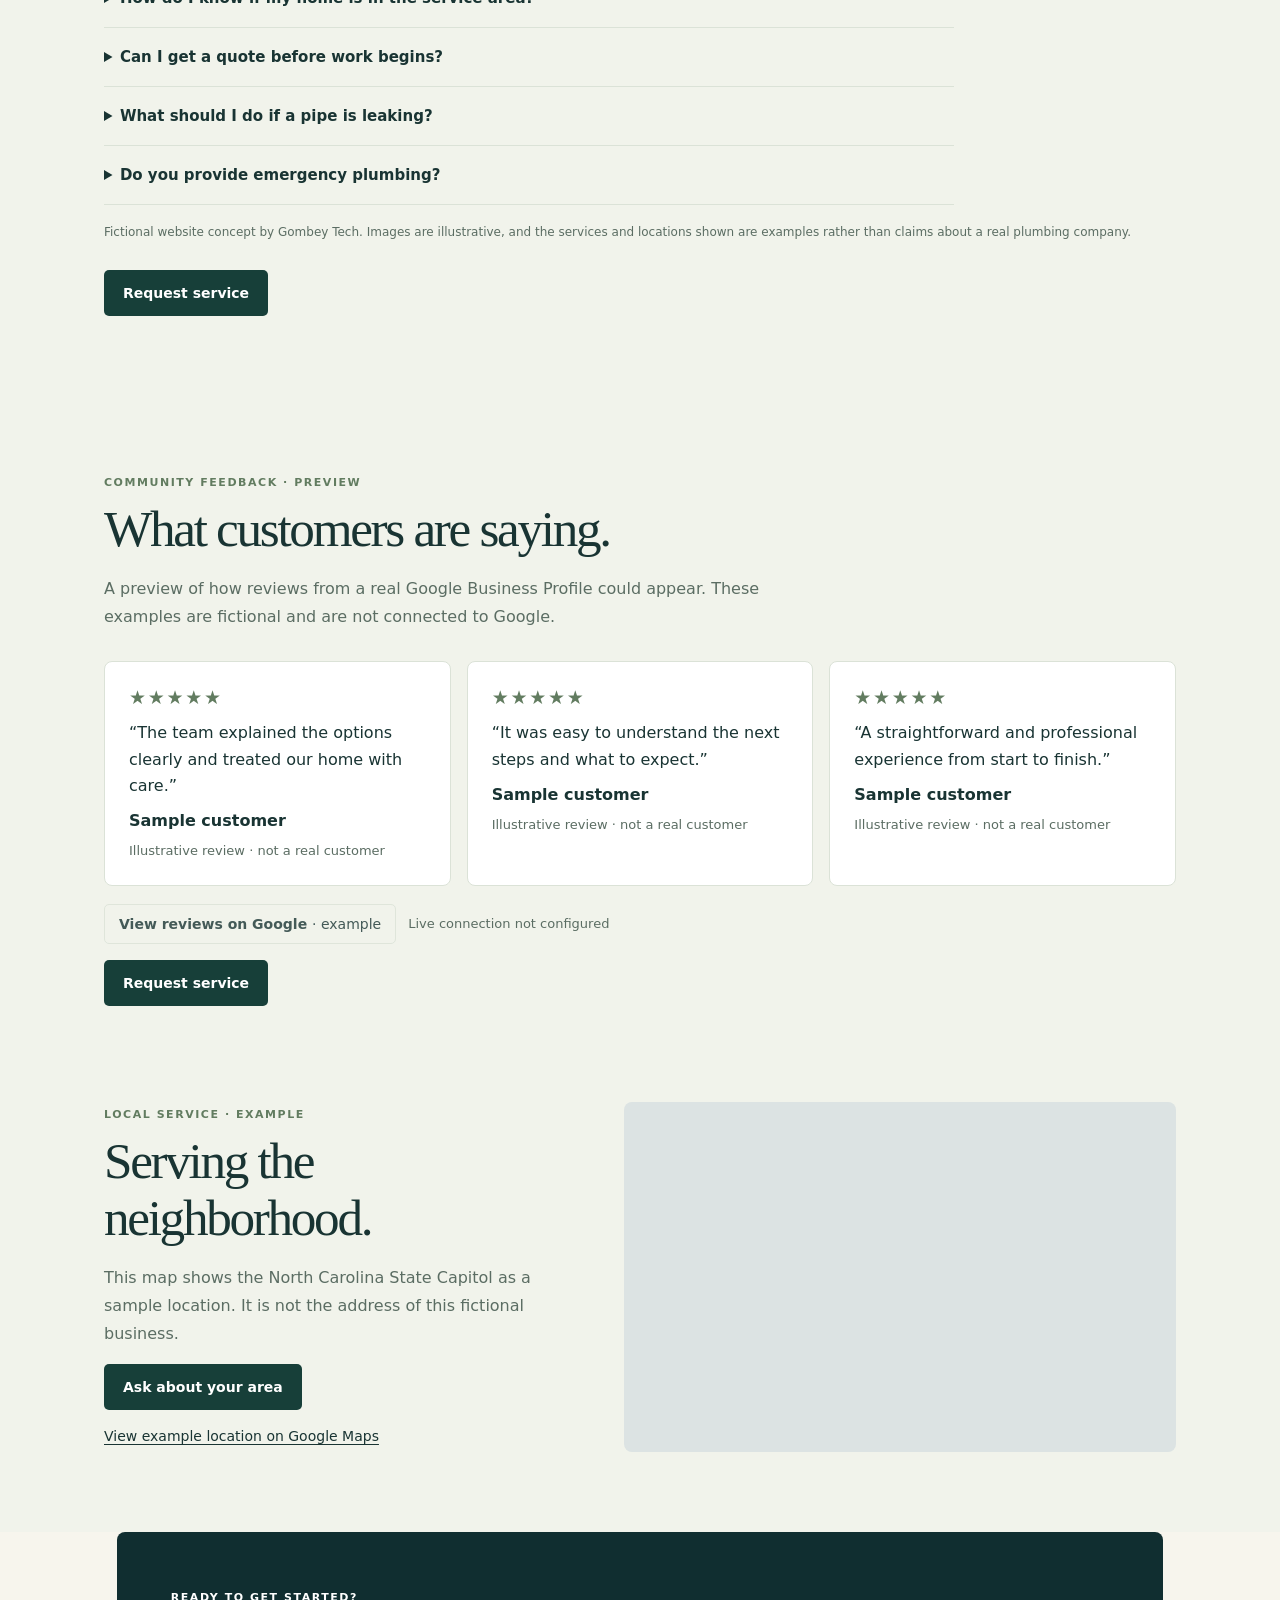
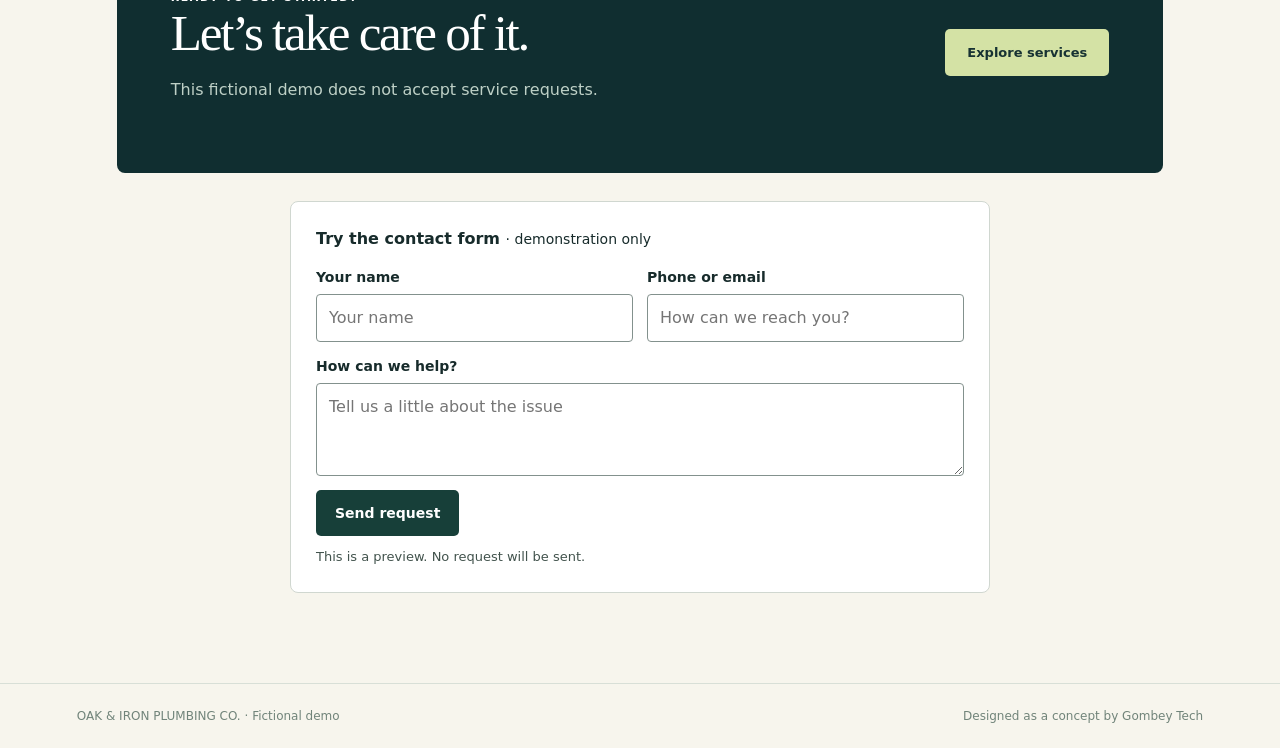
==== commit e068b602: "Differentiate plumbing demos and refine service paths" ====
--- a/index.html
+++ b/index.html
@@ -1,11 +1,11 @@
 <!doctype html><html lang="en"><head><meta charset="utf-8"><meta name="viewport" content="width=device-width,initial-scale=1"><title>Oak & Iron Plumbing | Plumbing &amp; Water Heaters in Wake County (Demo)</title><meta name="robots" content="noindex, nofollow"><style>
 :root{--navy:#102e30;--ink:#173233;--paper:#f7f5ed;--cream:#ebe7d9;--lime:#d4e2a5;--orange:#e3a76e}*{box-sizing:border-box}html{scroll-behavior:smooth}body{margin:0;background:var(--paper);color:var(--ink);font-family:system-ui,-apple-system,sans-serif}a{color:inherit;text-decoration:none}.demo{background:#d5e2a9;color:#243c31;text-align:center;padding:9px;font-size:12px;font-weight:700;letter-spacing:.03em}header{max-width:1300px;margin:auto;padding:22px 6%;display:flex;justify-content:space-between;align-items:center;gap:15px}.brand{font-weight:900;font-size:20px;letter-spacing:-.06em;line-height:1.05;display:flex;gap:10px;align-items:center}.brand i{font-style:normal;background:var(--navy);color:var(--lime);border-radius:100%;width:40px;height:40px;display:grid;place-items:center;font-size:20px}.brand small{display:block;font-size:9px;letter-spacing:.18em;margin-top:4px}nav{display:flex;gap:32px;align-items:center;font-size:13px;font-weight:700}.button{display:inline-flex;align-items:center;justify-content:center;gap:14px;background:var(--navy);color:white;border-radius:5px;padding:16px 22px;font-size:13px;font-weight:750}.button.light{background:var(--lime);color:var(--ink)}.hero{max-width:1300px;margin:auto;display:grid;grid-template-columns:1fr 1fr;gap:56px;align-items:center;padding:56px 6% 82px}.eyebrow{font-weight:800;letter-spacing:.14em;font-size:11px;text-transform:uppercase}.dot{display:inline-block;background:#a3be6d;width:8px;height:8px;border-radius:50%;margin-right:7px}h1{font-family:Georgia,serif;font-weight:500;letter-spacing:-.055em;line-height:1.02;font-size:clamp(50px,6.2vw,84px);margin:26px 0}h1 em{color:#6d8565;font-weight:normal}.desc{font-size:17px;line-height:1.7;color:#526661;max-width:490px}.actions{display:flex;gap:13px;align-items:center;margin-top:30px;flex-wrap:wrap}.text-link{font-weight:750;font-size:13px;border-bottom:1px solid #8a9a8d;padding:13px 2px}.hero-art{height:500px;border-radius:140px 10px 10px 10px;background:#c3d3c6;overflow:hidden;position:relative}.hero-art svg{width:100%;height:100%;display:block}.badge{position:absolute;left:23px;bottom:23px;background:#f7f5ed;padding:16px 19px;border-radius:5px;display:flex;align-items:center;gap:13px;font-size:12px;font-weight:700;box-shadow:0 8px 28px #0002}.badge b{font-size:23px}.ribbon{background:var(--navy);color:white;padding:22px 6%;display:flex;justify-content:center;gap:70px;font-size:13px}.ribbon span{color:#b9cfc1}.wrap{max-width:1200px;margin:auto;padding:90px 6%}.sectionhead{display:flex;justify-content:space-between;gap:25px;align-items:end;margin-bottom:34px}h2{font-family:Georgia,serif;font-size:clamp(36px,4vw,52px);font-weight:500;letter-spacing:-.045em;margin:12px 0 0;line-height:1.1}.sectionhead p{color:#667a72;line-height:1.6;font-size:14px;max-width:330px;margin:0}.cards{display:grid;grid-template-columns:repeat(3,1fr);gap:15px}.card{background:white;border:1px solid #e1e6dd;padding:28px;border-radius:6px;min-height:190px}.card .n{font-size:12px;color:#94a797;font-weight:800}.card h3{font-size:19px;margin:35px 0 8px}.card p{color:#64766d;font-size:14px;line-height:1.6;margin:0}.split{display:grid;grid-template-columns:1fr 1fr;background:#e6ebdf;border-radius:8px;overflow:hidden}.split-art{padding:45px;background:#d8e1d3;display:flex;align-items:center;justify-content:center}.seal{border:1px solid #809b83;border-radius:50%;width:230px;height:230px;display:grid;place-content:center;text-align:center;gap:8px}.seal strong{font-family:Georgia,serif;font-size:42px;font-weight:400}.split-copy{padding:65px}.split-copy p{color:#5e7268;line-height:1.7;font-size:15px}.steps{display:grid;grid-template-columns:repeat(3,1fr);gap:35px}.steps b{display:grid;place-items:center;background:var(--lime);width:38px;height:38px;border-radius:50%;font-size:13px}.steps h3{font-size:17px;margin:20px 0 8px}.steps p{color:#64766d;font-size:14px;line-height:1.7}.cta{background:var(--navy);color:white;border-radius:8px;padding:54px;display:flex;justify-content:space-between;align-items:center;gap:28px}.cta p{color:#bed0c6;line-height:1.6}.cta h2{margin:0}.notice{font-size:12px;color:#789089}.footer{border-top:1px solid #d8dfd7;padding:25px 6%;display:flex;justify-content:space-between;font-size:12px;color:#71847a}.demo-controls{position:fixed;bottom:12px;right:12px;background:white;border:1px solid #b3c2b1;padding:10px 13px;font-size:11px;border-radius:5px;box-shadow:0 5px 20px #0002}.demo-controls a{text-decoration:underline}@media(max-width:720px){nav a:not(.button){display:none}header{padding:18px 5%}nav .button{padding:12px}.hero{grid-template-columns:1fr;gap:32px;padding:40px 5% 55px}h1{font-size:53px}.hero-art{height:330px;border-radius:90px 8px 8px 8px}.ribbon{gap:12px;justify-content:space-between;font-size:11px}.wrap{padding:62px 5%}.sectionhead{display:block}.sectionhead p{margin-top:15px}.cards,.steps,.split{grid-template-columns:1fr}.card{min-height:150px}.card h3{margin-top:22px}.split-copy{padding:35px}.split-art{min-height:260px}.cta{padding:32px;display:block}.footer{display:block}.demo-controls{position:static;text-align:center}}
-</style><meta name="description" content="Fictional Oak & Iron Plumbing website concept demonstrating residential plumbing services, water heater repairs, drain cleaning, and example Wake County service areas."><meta property="og:title" content="Oak & Iron Plumbing | Gombey Tech demonstration"><meta property="og:description" content="A fictional residential plumbing website concept with example services and Wake County service areas."><link rel="stylesheet" href="./shared/site-content.css"></head><body data-concept="oak"><div class="demo">FICTIONAL DEMONSTRATION · Created by Gombey Tech · No real plumbing service or booking</div><header><a class="brand" href="#top"><i>⌁</i><span>OAK &amp; IRON<small>PLUMBING CO.</small></span></a><nav><a href="#services">Services</a><a href="#approach">Our approach</a><a href="#service-areas">Service areas</a><a href="#contact">Contact</a><a class="button" href="#contact">Request a visit ↗</a></nav></header><a class="demo-quick-cta" href="#contact">Request service</a><main id="top"><section class="hero"><div><span class="eyebrow"><span class="dot"></span> A neighborhood plumbing concept</span><h1>Good work.<br><em>Clear answers.</em></h1><p class="desc">When something goes wrong at home, knowing who to call makes all the difference. Plumbing help designed around real people and everyday problems.</p><div class="actions"><a class="button" href="#contact">Request a visit <span>↗</span></a><a class="text-link" href="#services">Explore our services ↓</a></div><p class="notice">A fictional example for demonstration only.</p></div><div class="hero-art"><img src="./assets/plumber-homeowner.jpg" alt="Plumbing professional speaking with a homeowner" class="ec-hero-photo"><div class="badge"><b>✳</b><span>Thoughtful service<br>from first call to finish</span></div></div></section><div class="ribbon"><div>01 <span>Clear communication</span></div><div>02 <span>Respect for your home</span></div><div>03 <span>Practical solutions</span></div></div><section class="wrap" id="services"><div class="sectionhead"><div><span class="eyebrow">What we can help with</span><h2>The essentials,<br>handled with care.</h2></div><p>A straightforward way to show customers what you do and how to get in touch.</p></div><div class="cards"><article class="card"><span class="n">01 / REPAIR</span><h3>Leaks &amp; repairs</h3><p>Help with drips, running fixtures and the plumbing problems that interrupt your day.</p></article><article class="card"><span class="n">02 / HOT WATER</span><h3>Water heaters</h3><p>Support for repair, replacement and choosing a system that fits your home.</p></article><article class="card"><span class="n">03 / DRAINS</span><h3>Drains &amp; fixtures</h3><p>From slow drains to fixture updates, get the details explained clearly.</p></article></div><div class="demo-cta-row"><a class="demo-section-cta" href="#contact">Request service</a></div></section><section class="wrap" id="approach" style="padding-top:0"><div class="split"><div class="split-art"><div class="seal"><span class="eyebrow">Built around</span><strong>your home</strong><span class="eyebrow">And your peace of mind</span></div></div><div class="split-copy"><span class="eyebrow">A better experience</span><h2>Good service starts with listening.</h2><p>Tell us what’s going on. We’ll talk through the next steps, explain the work, and keep you informed along the way.</p><a class="text-link" href="#contact">Let’s talk about your project ↗</a></div></div></section><section class="wrap" style="padding-top:0"><div class="sectionhead"><div><span class="eyebrow">Simple from the start</span><h2>Here’s how it works.</h2></div></div><div class="steps"><div><b>01</b><h3>Tell us what’s happening</h3><p>Share a few details about your plumbing issue or project.</p></div><div><b>02</b><h3>Talk through your options</h3><p>Discuss timing, next steps and the work that may be needed.</p></div><div><b>03</b><h3>Get back to your day</h3><p>Know what was done and what to expect next.</p></div></div><div class="demo-cta-row"><a class="demo-section-cta" href="#contact">Request service</a></div></section><div class="expanded-content" id="more-services">
+</style><meta name="description" content="Fictional Oak & Iron Plumbing website concept demonstrating residential plumbing services, water heater repairs, drain cleaning, and example Wake County service areas."><meta property="og:title" content="Oak & Iron Plumbing | Gombey Tech demonstration"><meta property="og:description" content="A fictional residential plumbing website concept with example services and Wake County service areas."><link rel="stylesheet" href="./shared/site-content.css"></head><body data-concept="oak"><div class="demo">FICTIONAL DEMONSTRATION · Created by Gombey Tech · No real plumbing service or booking</div><header><a class="brand" href="#top"><i>⌁</i><span>OAK &amp; IRON<small>PLUMBING CO.</small></span></a><nav><a href="#services">Services</a><a href="#approach">Our approach</a><a href="#service-areas">Service areas</a><a href="#contact">Contact</a><a class="button" href="#contact">Request a visit ↗</a></nav></header><a class="demo-quick-cta" href="#contact">Request service</a><main id="top"><section class="hero"><div><span class="eyebrow"><span class="dot"></span> Residential plumbing · Wake County</span><h1>Good work.<br><em>Clear answers.</em></h1><p class="desc">When something goes wrong at home, knowing who to call makes all the difference. Plumbing help designed around real people and everyday problems.</p><div class="actions"><a class="button" href="#contact">Request a visit <span>↗</span></a><a class="text-link" href="#services">Explore our services ↓</a></div><p class="notice">A fictional example for demonstration only.</p></div><div class="hero-art"><img src="./assets/plumber-homeowner.jpg" alt="Plumbing professional speaking with a homeowner" class="ec-hero-photo"><div class="badge"><b>✳</b><span>Thoughtful service<br>from first call to finish</span></div></div></section><div class="ribbon"><div>01 <span>Clear communication</span></div><div>02 <span>Respect for your home</span></div><div>03 <span>Practical solutions</span></div></div><section class="wrap" id="services"><div class="sectionhead"><div><span class="eyebrow">What we can help with</span><h2>The essentials,<br>handled with care.</h2></div><p>A straightforward way to show customers what you do and how to get in touch.</p></div><div class="cards"><article class="card"><span class="n">01 / REPAIR</span><h3>Leaks &amp; repairs</h3><p>Help with drips, running fixtures and the plumbing problems that interrupt your day.</p></article><article class="card"><span class="n">02 / HOT WATER</span><h3>Water heaters</h3><p>Support for repair, replacement and choosing a system that fits your home.</p></article><article class="card"><span class="n">03 / DRAINS</span><h3>Drains &amp; fixtures</h3><p>From slow drains to fixture updates, get the details explained clearly.</p></article></div><div class="demo-cta-row"><a class="demo-section-cta" href="#contact">Request service</a></div></section><section class="wrap" id="approach" style="padding-top:0"><div class="split"><div class="split-art"><div class="seal"><span class="eyebrow">Built around</span><strong>your home</strong><span class="eyebrow">And your peace of mind</span></div></div><div class="split-copy"><span class="eyebrow">A better experience</span><h2>Good service starts with listening.</h2><p>Tell us what’s going on. We’ll talk through the next steps, explain the work, and keep you informed along the way.</p><a class="text-link" href="#contact">Let’s talk about your project ↗</a></div></div></section><section class="wrap" style="padding-top:0"><div class="sectionhead"><div><span class="eyebrow">Simple from the start</span><h2>Here’s how it works.</h2></div></div><div class="steps"><div><b>01</b><h3>Tell us what’s happening</h3><p>Share a few details about your plumbing issue or project.</p></div><div><b>02</b><h3>Talk through your options</h3><p>Discuss timing, next steps and the work that may be needed.</p></div><div><b>03</b><h3>Get back to your day</h3><p>Know what was done and what to expect next.</p></div></div><div class="demo-cta-row"><a class="demo-section-cta" href="#contact">Request service</a></div></section><div class="expanded-content" id="more-services">
 <section class="ec-wrap"><span class="ec-kicker">Residential plumbing services</span><h2 class="ec-title">Help for the parts of home you rely on.</h2><p class="ec-intro">From a dripping faucet to a water heater that has stopped working, a local plumber can help you understand the issue and decide what to do next. Explore a sample of common residential plumbing services below.</p><div class="ec-grid">
-<article class="ec-card"><img src="./assets/plumber-homeowner.jpg" alt="Plumbing professional speaking with a homeowner in a kitchen" loading="lazy"><div class="ec-card-body"><h3>Plumbing repairs</h3><p>Get help diagnosing leaks, worn valves, running toilets, low pressure, and other common plumbing problems in the home.</p></div></article>
-<article class="ec-card"><img src="./assets/plumber-inspection-v2.jpg" alt="A plumbing professional inspecting pipes beneath a bathroom sink" loading="lazy"><div class="ec-card-body"><h3>Faucets, sinks &amp; fixtures</h3><p>Discuss fixture repairs and replacement for kitchens, bathrooms, laundry areas, and other spaces.</p></div></article>
-<article class="ec-card"><img src="./assets/water-heater-basement-v2.jpg" alt="Residential water heater in an unfinished basement" loading="lazy"><div class="ec-card-body"><h3>Water heater service</h3><p>Consider repair or replacement options for a water heater that is leaking, inconsistent, or no longer heating.</p></div></article></div>
-<div class="ec-service-list"><article class="ec-list"><h3>Drain cleaning</h3><p>Talk through a slow or blocked drain and the appropriate next step for clearing it.</p></article><article class="ec-list"><h3>Leak detection &amp; pipe repair</h3><p>Investigate visible leaks, unexpected moisture, and plumbing lines that may need repair.</p></article><article class="ec-list"><h3>Toilet repair &amp; replacement</h3><p>Address a running toilet, leaks around a fixture, flushing issues, or a planned replacement.</p></article><article class="ec-list"><h3>Garbage disposal service</h3><p>Discuss a jammed, leaking, or aging kitchen disposal and available options.</p></article><article class="ec-list"><h3>Water pressure concerns</h3><p>Have unusual water pressure or a suspected valve problem assessed before choosing a fix.</p></article><article class="ec-list"><h3>Plumbing for renovations</h3><p>Plan plumbing changes for a kitchen, bathroom, or laundry update with the contractor.</p></article></div><div class="demo-cta-row"><a class="demo-section-cta" href="#contact">Request service</a></div></section>
+<article class="ec-card"><img src="./assets/plumber-homeowner.jpg" alt="Plumbing professional speaking with a homeowner in a kitchen" loading="lazy"><div class="ec-card-body"><h3>Plumbing repairs</h3><p>Get help diagnosing leaks, worn valves, running toilets, low pressure, and other common plumbing problems in the home.</p><a class="ec-service-link" href="#contact" aria-label="Ask about Plumbing repairs">Ask about this service</a></div></article>
+<article class="ec-card"><img src="./assets/plumber-inspection-v2.jpg" alt="A plumbing professional inspecting pipes beneath a bathroom sink" loading="lazy"><div class="ec-card-body"><h3>Faucets, sinks &amp; fixtures</h3><p>Discuss fixture repairs and replacement for kitchens, bathrooms, laundry areas, and other spaces.</p><a class="ec-service-link" href="#contact" aria-label="Ask about Faucets, sinks &amp; fixtures">Ask about this service</a></div></article>
+<article class="ec-card"><img src="./assets/water-heater-basement-v2.jpg" alt="Residential water heater in an unfinished basement" loading="lazy"><div class="ec-card-body"><h3>Water heater service</h3><p>Consider repair or replacement options for a water heater that is leaking, inconsistent, or no longer heating.</p><a class="ec-service-link" href="#contact" aria-label="Ask about Water heater service">Ask about this service</a></div></article></div>
+<div class="ec-service-list"><article class="ec-list"><h3>Drain cleaning</h3><p>Talk through a slow or blocked drain and the appropriate next step for clearing it.</p><a class="ec-service-link" href="#contact" aria-label="Ask about Drain cleaning">Ask about this service</a></article><article class="ec-list"><h3>Leak detection &amp; pipe repair</h3><p>Investigate visible leaks, unexpected moisture, and plumbing lines that may need repair.</p><a class="ec-service-link" href="#contact" aria-label="Ask about Leak detection &amp; pipe repair">Ask about this service</a></article><article class="ec-list"><h3>Toilet repair &amp; replacement</h3><p>Address a running toilet, leaks around a fixture, flushing issues, or a planned replacement.</p><a class="ec-service-link" href="#contact" aria-label="Ask about Toilet repair &amp; replacement">Ask about this service</a></article><article class="ec-list"><h3>Garbage disposal service</h3><p>Discuss a jammed, leaking, or aging kitchen disposal and available options.</p><a class="ec-service-link" href="#contact" aria-label="Ask about Garbage disposal service">Ask about this service</a></article><article class="ec-list"><h3>Water pressure concerns</h3><p>Have unusual water pressure or a suspected valve problem assessed before choosing a fix.</p><a class="ec-service-link" href="#contact" aria-label="Ask about Water pressure concerns">Ask about this service</a></article><article class="ec-list"><h3>Plumbing for renovations</h3><p>Plan plumbing changes for a kitchen, bathroom, or laundry update with the contractor.</p><a class="ec-service-link" href="#contact" aria-label="Ask about Plumbing for renovations">Ask about this service</a></article></div><div class="demo-cta-row"><a class="demo-section-cta" href="#contact">Request service</a></div></section>
 <section class="ec-wrap" id="service-areas" style="padding-top:0"><span class="ec-kicker">Example service area</span><h2 class="ec-title">Local plumbing across Wake County.</h2><p class="ec-intro">This example service area shows how a local plumbing business could describe the communities it serves. A real company should publish only the locations it actually covers.</p><div class="ec-areas"><strong>Example communities</strong><div class="ec-chips"><span>Raleigh</span><span>Cary</span><span>Apex</span><span>Garner</span><span>Wake Forest</span><span>Holly Springs</span><span>Fuquay-Varina</span><span>Knightdale</span><span>Morrisville</span><span>Wendell</span><span>Zebulon</span></div><p class="ec-disclaimer">Service coverage, availability, licensing, pricing, and capabilities are examples to confirm with the real business before publication.</p></div><div class="demo-cta-row"><a class="demo-section-cta" href="#contact">Request service</a></div></section>
 <section class="ec-wrap" id="what-to-expect" style="padding-top:0"><span class="ec-kicker">Before the visit</span><h2 class="ec-title">What to expect when you reach out.</h2><div class="ec-steps"><div class="ec-step"><b>01 / TELL US</b><h3>Describe the issue</h3><p>Share what is happening, where the problem is, and the best way to reach you.</p></div><div class="ec-step"><b>02 / MAKE A PLAN</b><h3>Discuss the next step</h3><p>Confirm the service area, availability, and whether an onsite visit is needed.</p></div><div class="ec-step"><b>03 / GET ANSWERS</b><h3>Review your options</h3><p>Ask about the proposed work, estimated costs, timing, and any warranty before proceeding.</p></div></div><div class="demo-cta-row"><a class="demo-section-cta" href="#contact">Request service</a></div></section>
-<section class="ec-wrap" id="faq" style="padding-top:0"><span class="ec-kicker">Frequently asked questions</span><h2 class="ec-title">Helpful answers before you call.</h2><div class="ec-faq"><details><summary>What plumbing services are shown in this example?</summary><p>This demo illustrates repairs, water heaters, fixtures, drains, leak concerns, and renovation work. A real company should replace this list with services it actually provides.</p></details><details><summary>How do I know if my home is in the service area?</summary><p>Contact the business with your town or ZIP code. Service boundaries and scheduling availability vary by company.</p></details><details><summary>Can I get a quote before work begins?</summary><p>Ask how the company handles estimates, diagnostic fees, and approval. Some work requires an onsite assessment before a firm price can be given.</p></details><details><summary>What should I do if a pipe is leaking?</summary><p>If it is safe, turn off the relevant water supply and contact a qualified plumber. For an immediate safety emergency, contact the appropriate emergency services.</p></details><details><summary>Do you provide emergency plumbing?</summary><p>Emergency availability varies. A real business should replace this sample answer with its actual hours and response process.</p></details></div><p class="ec-disclaimer">Fictional website concept by Gombey Tech. Images are illustrative, and the services and locations shown are examples rather than claims about a real plumbing company.</p><div class="demo-cta-row"><a class="demo-section-cta" href="#contact">Request service</a></div></section></div><div class="expanded-content demo-extras"><section class="ec-wrap demo-reviews" id="reviews"><div class="ec-kicker">Community feedback · preview</div><h2 class="ec-title">What customers are saying.</h2><p class="ec-intro">A preview of how reviews from a real Google Business Profile could appear. These examples are fictional and are not connected to Google.</p><div class="demo-review-grid"><article class="demo-review"><span class="demo-stars" aria-label="Example five-star rating">★★★★★</span><p>“The team explained the options clearly and treated our home with care.”</p><strong>Sample customer</strong><small>Illustrative review · not a real customer</small></article><article class="demo-review"><span class="demo-stars" aria-label="Example five-star rating">★★★★★</span><p>“It was easy to understand the next steps and what to expect.”</p><strong>Sample customer</strong><small>Illustrative review · not a real customer</small></article><article class="demo-review"><span class="demo-stars" aria-label="Example five-star rating">★★★★★</span><p>“A straightforward and professional experience from start to finish.”</p><strong>Sample customer</strong><small>Illustrative review · not a real customer</small></article></div><div class="demo-review-footer"><button type="button" class="demo-review-link" disabled>View reviews on Google <span>· example</span></button><span class="demo-google-note">Live connection not configured</span></div><p><a class="demo-section-cta" href="#contact">Request service</a></p></section><section class="ec-wrap demo-map-section" id="map"><div class="demo-map-copy"><div class="ec-kicker">Local service · example</div><h2 class="ec-title">Serving the neighborhood.</h2><p class="ec-intro">This map shows the North Carolina State Capitol as a sample location. It is not the address of this fictional business.</p><p><a class="demo-section-cta" href="#contact">Ask about your area</a></p><a class="demo-map-link" href="https://www.google.com/maps/search/?api=1&amp;query=North+Carolina+State+Capitol" target="_blank" rel="noopener noreferrer">View example location on Google Maps</a></div><iframe title="Example map showing North Carolina State Capitol, Raleigh" src="https://maps.google.com/maps?q=North%20Carolina%20State%20Capitol%2C%20Raleigh%2C%20NC&amp;z=13&amp;output=embed" loading="lazy" referrerpolicy="strict-origin-when-cross-origin" allowfullscreen></iframe></section></div><section class="wrap" id="contact" style="padding-top:0"><div class="cta"><div><span class="eyebrow">Ready to get started?</span><h2>Let’s take care of it.</h2><p>This fictional demo does not accept service requests.</p></div><a class="button light" href="#services">Explore services</a></div><form class="demo-contact-form" data-demo-form><p class="demo-form-label">Try the contact form <span>· demonstration only</span></p><div class="demo-form-grid"><label>Your name<input name="name" autocomplete="name" required placeholder="Your name"></label><label>Phone or email<input name="contact" autocomplete="off" required placeholder="How can we reach you?"></label></div><label>How can we help?<textarea name="message" required rows="3" placeholder="Tell us a little about the issue"></textarea></label><button type="submit">Send request</button><p class="demo-form-status" role="status" aria-live="polite">This is a preview. No request will be sent.</p></form></section></main><footer class="footer"><span>OAK &amp; IRON PLUMBING CO. · Fictional demo</span><span>Designed as a concept by Gombey Tech</span></footer><script src="./shared/demo-contact.js" defer></script></body></html>
+<section class="ec-wrap" id="faq" style="padding-top:0"><span class="ec-kicker">Frequently asked questions</span><h2 class="ec-title">Helpful answers before you call.</h2><div class="ec-faq"><details><summary>What plumbing services are shown in this example?</summary><p>This demo illustrates repairs, water heaters, fixtures, drains, leak concerns, and renovation work. A real company should replace this list with services it actually provides.</p></details><details><summary>How do I know if my home is in the service area?</summary><p>Contact the business with your town or ZIP code. Service boundaries and scheduling availability vary by company.</p></details><details><summary>Can I get a quote before work begins?</summary><p>Ask how the company handles estimates, diagnostic fees, and approval. Some work requires an onsite assessment before a firm price can be given.</p></details><details><summary>What should I do if a pipe is leaking?</summary><p>If it is safe, turn off the relevant water supply and contact a qualified plumber. For an immediate safety emergency, contact the appropriate emergency services.</p></details><details><summary>Do you provide emergency plumbing?</summary><p>Emergency availability varies. A real business should replace this sample answer with its actual hours and response process.</p></details></div><p class="ec-disclaimer">Fictional website concept by Gombey Tech. Images are illustrative, and the services and locations shown are examples rather than claims about a real plumbing company.</p><div class="demo-cta-row"><a class="demo-section-cta" href="#contact">Request service</a></div></section></div><div class="expanded-content demo-extras"><section class="ec-wrap demo-reviews" id="reviews"><div class="ec-kicker">Community feedback · preview</div><h2 class="ec-title">What customers are saying.</h2><p class="ec-intro">A preview of how reviews from a real Google Business Profile could appear. These examples are fictional and are not connected to Google.</p><div class="demo-review-grid"><article class="demo-review"><span class="demo-stars" aria-label="Example five-star rating">★★★★★</span><p>“The team explained the options clearly and treated our home with care.”</p><strong>Sample customer</strong><small>Illustrative review · not a real customer</small></article><article class="demo-review"><span class="demo-stars" aria-label="Example five-star rating">★★★★★</span><p>“It was easy to understand the next steps and what to expect.”</p><strong>Sample customer</strong><small>Illustrative review · not a real customer</small></article><article class="demo-review"><span class="demo-stars" aria-label="Example five-star rating">★★★★★</span><p>“A straightforward and professional experience from start to finish.”</p><strong>Sample customer</strong><small>Illustrative review · not a real customer</small></article></div><div class="demo-review-footer"><button type="button" class="demo-review-link" disabled>View reviews on Google <span>· example</span></button><span class="demo-google-note">Live connection not configured</span></div><p><a class="demo-section-cta" href="#contact">Request service</a></p></section><section class="ec-wrap demo-map-section" id="map"><div class="demo-map-copy"><div class="ec-kicker">Local service · example</div><h2 class="ec-title">Serving the neighborhood.</h2><p class="ec-intro">This map shows the North Carolina State Capitol as a sample location. It is not the address of this fictional business.</p><p><a class="demo-section-cta" href="#contact">Ask about your area</a></p><a class="demo-map-link" href="https://www.google.com/maps/search/?api=1&amp;query=North+Carolina+State+Capitol" target="_blank" rel="noopener noreferrer">View example location on Google Maps</a></div><iframe title="Example map showing North Carolina State Capitol, Raleigh" src="https://maps.google.com/maps?q=North%20Carolina%20State%20Capitol%2C%20Raleigh%2C%20NC&amp;z=13&amp;output=embed" loading="lazy" referrerpolicy="strict-origin-when-cross-origin" allowfullscreen></iframe></section></div><section class="wrap" id="contact" style="padding-top:0"><div class="cta"><div><span class="eyebrow">Ready to get started?</span><h2>Let’s take care of it.</h2><p>This fictional demo does not accept service requests.</p></div><a class="button light" href="#services">Explore services</a></div><form class="demo-contact-form" data-demo-form><p class="demo-form-label">Try the contact form <span>· demonstration only</span></p><div class="demo-form-grid"><label>Your name<input name="name" autocomplete="name" required placeholder="Your name"></label><label>Phone or email<input name="contact" autocomplete="off" required placeholder="How can we reach you?"></label></div><label>How can we help?<textarea name="message" required rows="3" placeholder="Tell us a little about the issue"></textarea></label><button type="submit">Send request</button><p class="demo-form-status" role="status" aria-live="polite">This is a preview. No request will be sent.</p></form></section></main><footer class="footer"><span>OAK &amp; IRON PLUMBING CO. · Fictional demo</span><span>Designed as a concept by Gombey Tech</span></footer><script src="./shared/demo-contact.js" defer></script><script src="./shared/demo-polish.js" defer></script></body></html>
--- a/shared/site-content.css
+++ b/shared/site-content.css
@@ -16,3 +16,5 @@
 @media(max-width:720px){.demo-review-grid,.demo-map-section,.demo-form-grid{grid-template-columns:1fr}.demo-map-section{gap:20px}.demo-map-section iframe{height:280px}.demo-contact-form{padding:20px}}
 .demo-quick-cta{position:fixed;z-index:30;right:16px;bottom:16px;display:inline-flex;align-items:center;justify-content:center;min-height:48px;padding:12px 20px;border:2px solid #fff;border-radius:999px;box-shadow:0 5px 22px #0004;background:var(--demo-action);color:var(--demo-action-text)!important;font:700 14px/1.2 system-ui,sans-serif;text-decoration:none}.demo-quick-cta:focus-visible{outline:3px solid #b35d19;outline-offset:3px}@media(max-width:720px){.demo-quick-cta{right:12px;bottom:12px}}
 .demo-review-footer{display:flex;align-items:center;gap:12px;flex-wrap:wrap}.demo-review-link{font:700 14px/1.3 system-ui,sans-serif;color:var(--ec-ink);background:transparent;border:1px solid var(--ec-line);border-radius:5px;padding:10px 14px;opacity:.8}.demo-review-link span{font-weight:400}
+/* Service-specific contact paths and progressive, motion-aware reveal. */
+.ec-service-link{display:inline-block;margin-top:16px;color:var(--ec-accent);font-size:14px;font-weight:750;text-decoration:underline;text-underline-offset:4px}.ec-service-link:focus-visible{outline:3px solid #b35d19;outline-offset:4px}.ec-card,.ec-list{transition:opacity .55s ease-out,transform .55s ease-out}.has-polish .ec-card:not(.polish-visible),.has-polish .ec-list:not(.polish-visible){opacity:0;transform:translateY(16px)}.has-polish .ec-card:focus-within,.has-polish .ec-list:focus-within{opacity:1;transform:none}.demo-quick-cta[hidden]{display:none}@media(prefers-reduced-motion:reduce){.ec-card,.ec-list{transition:none}.has-polish .ec-card:not(.polish-visible),.has-polish .ec-list:not(.polish-visible){opacity:1;transform:none}}
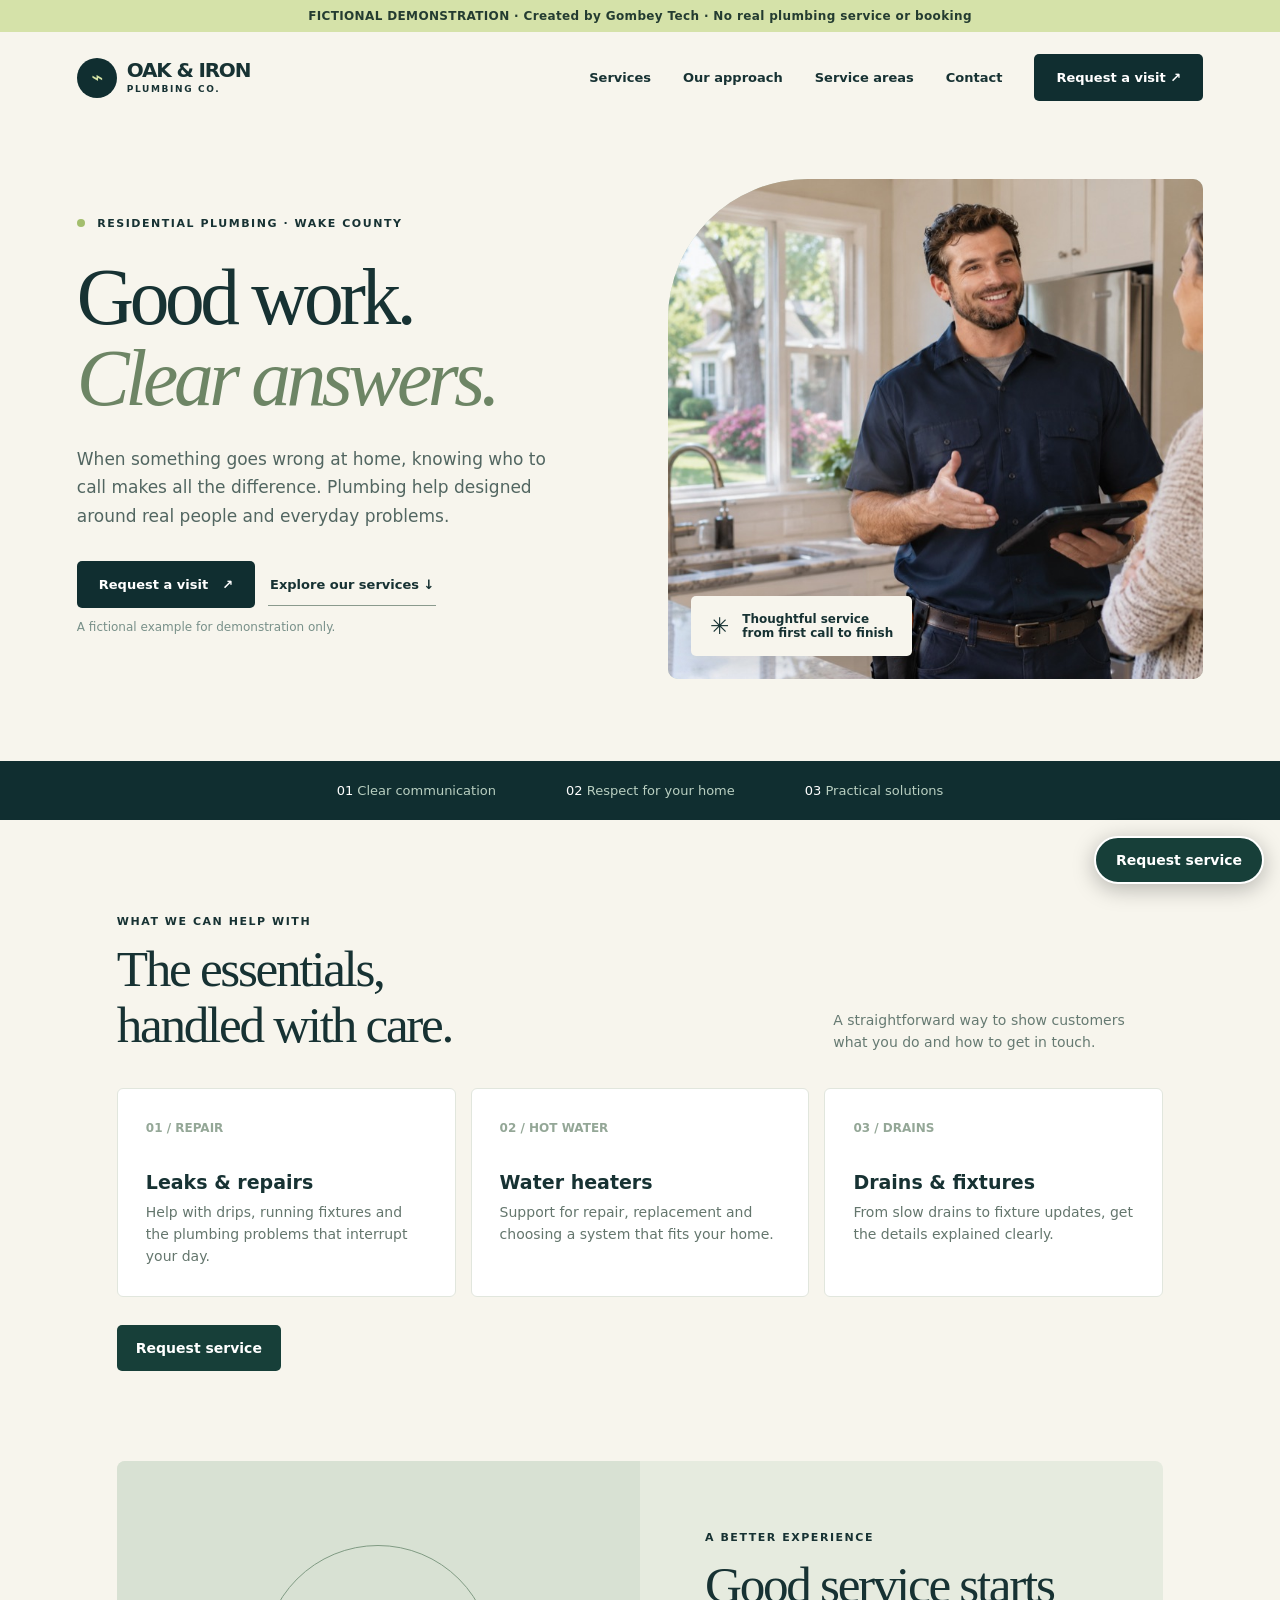
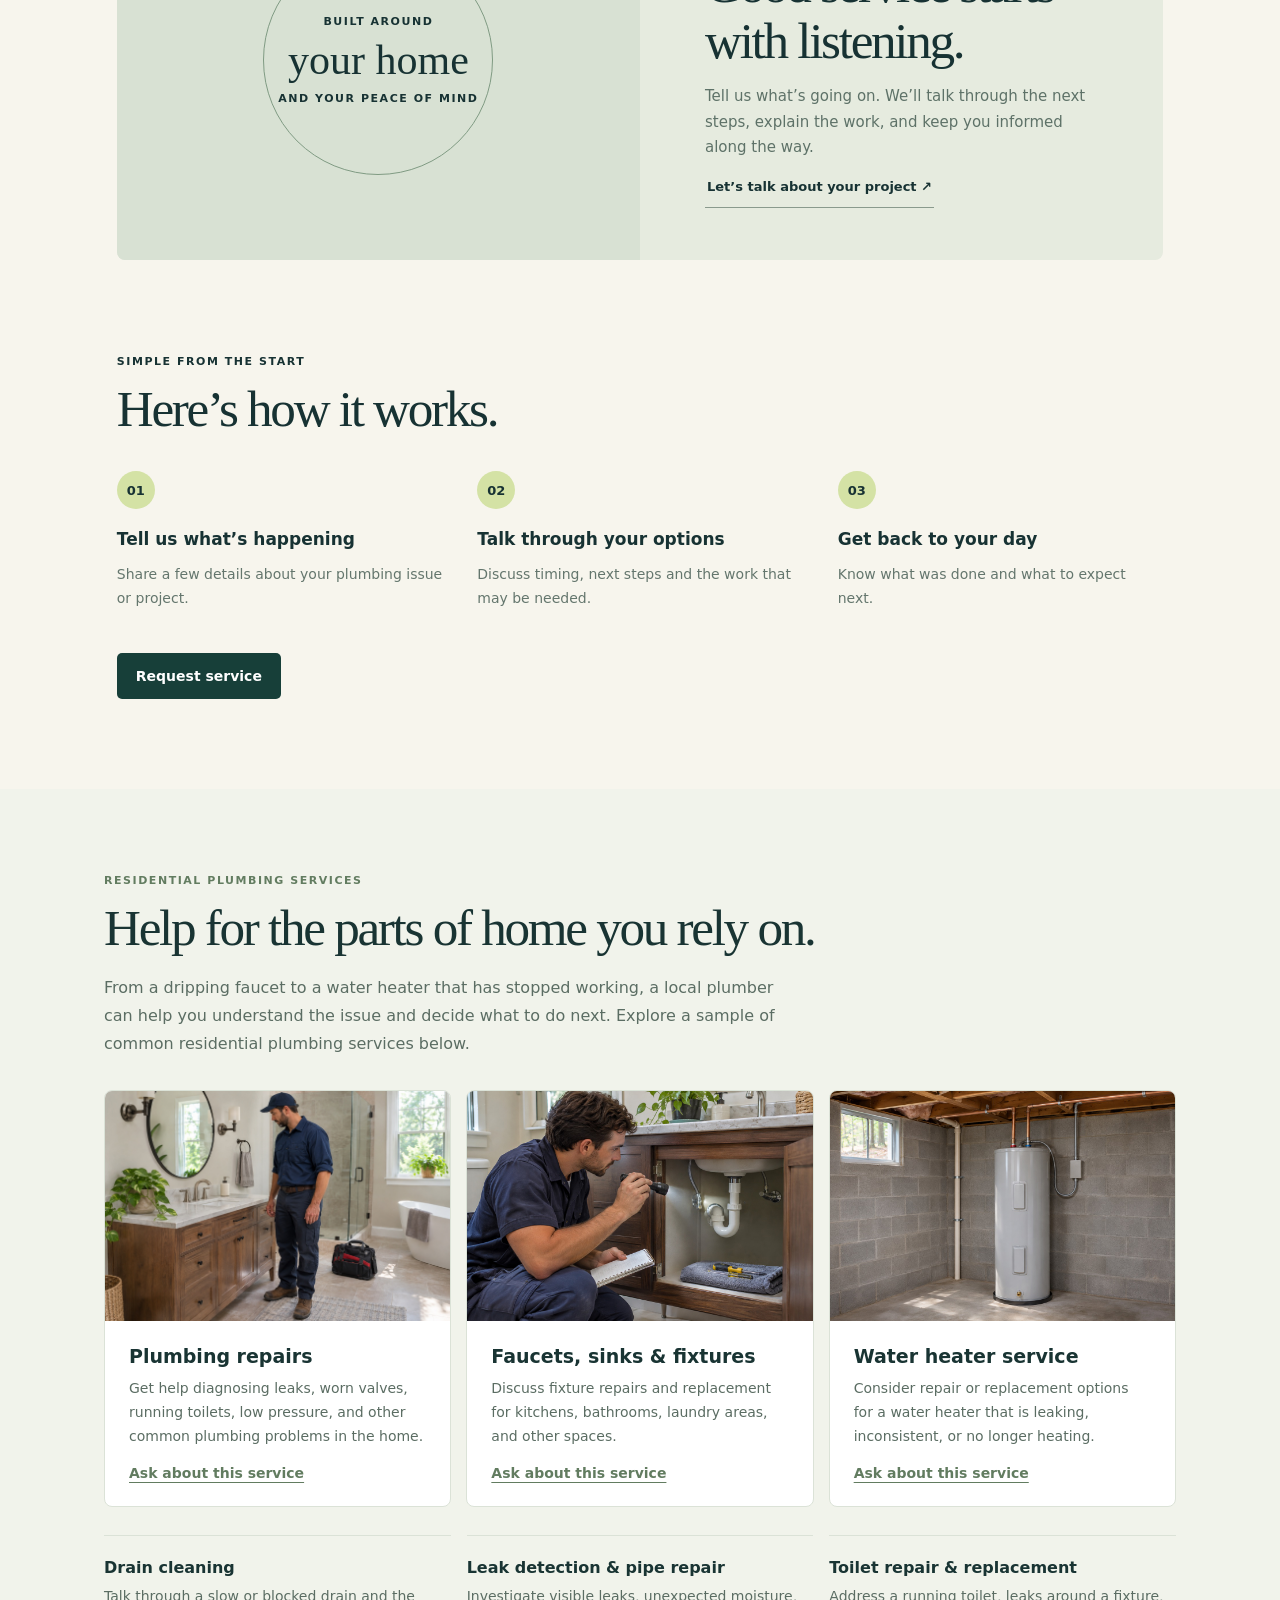
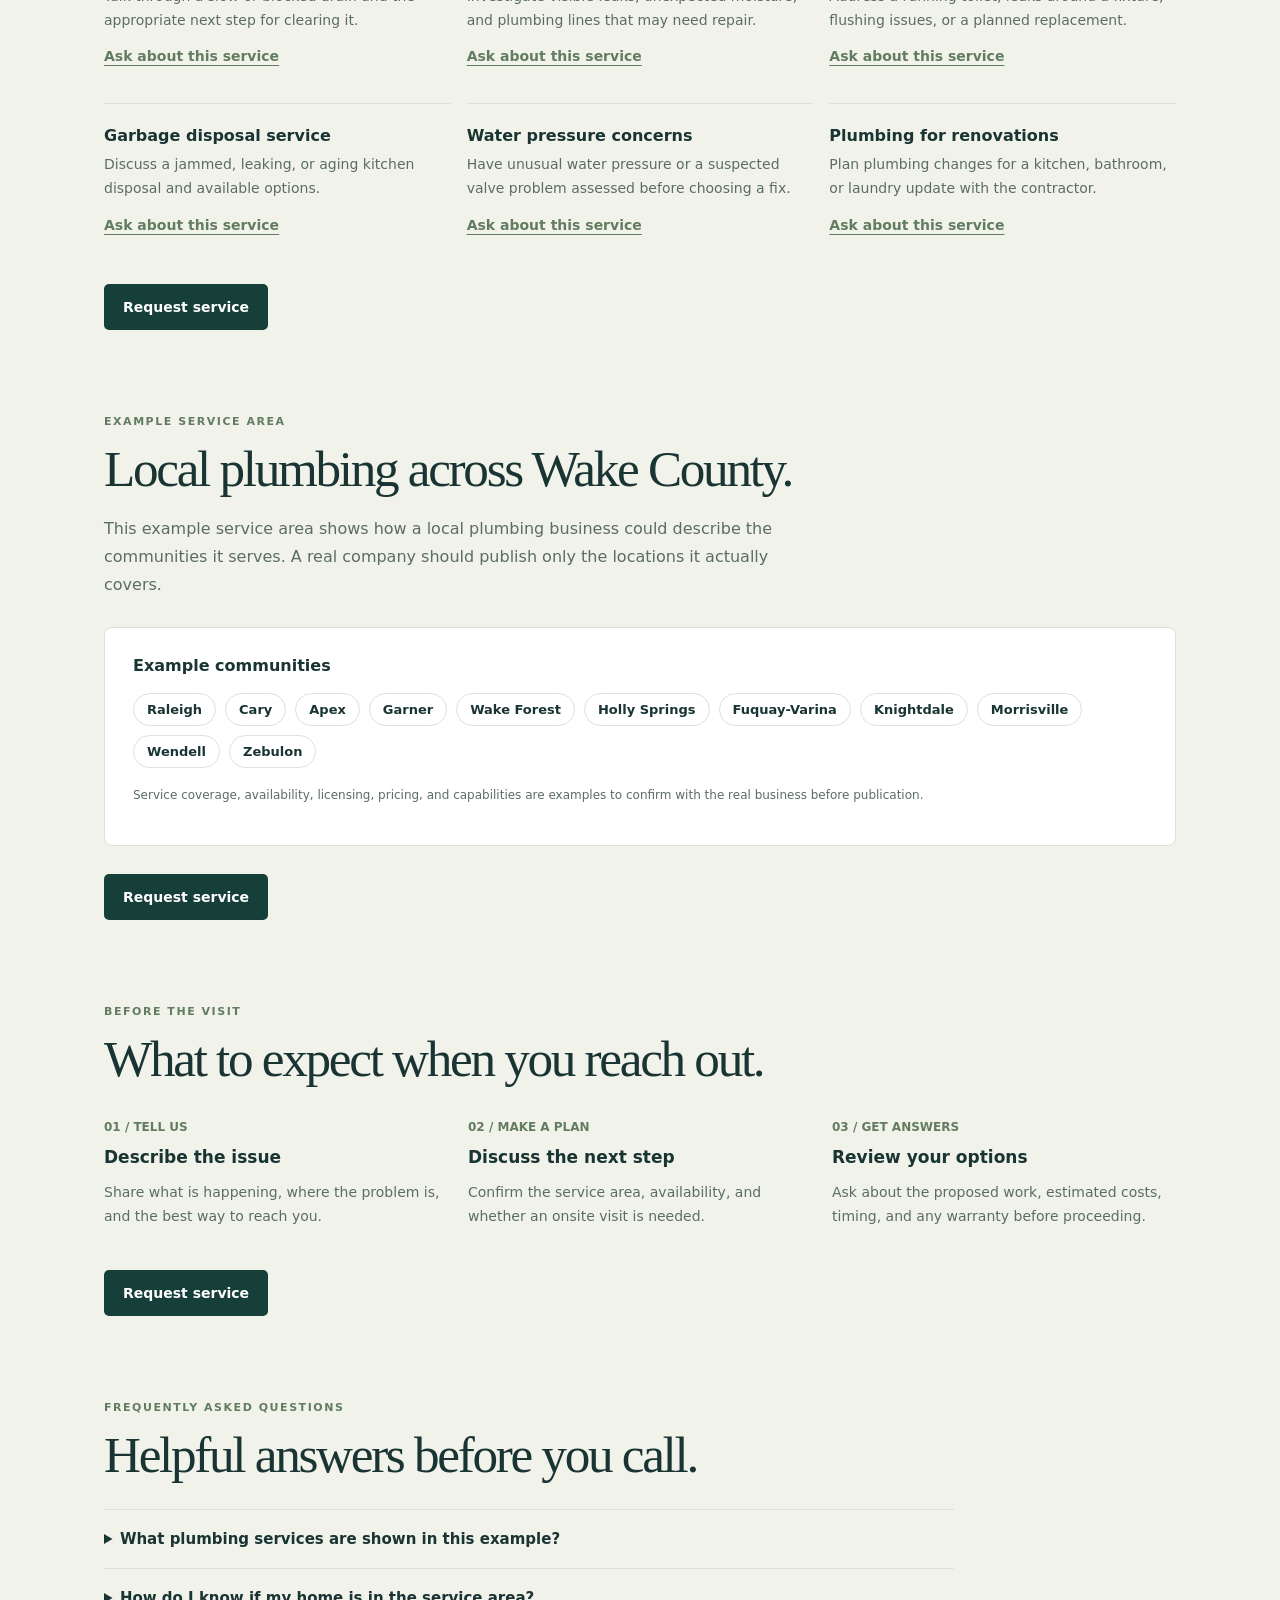
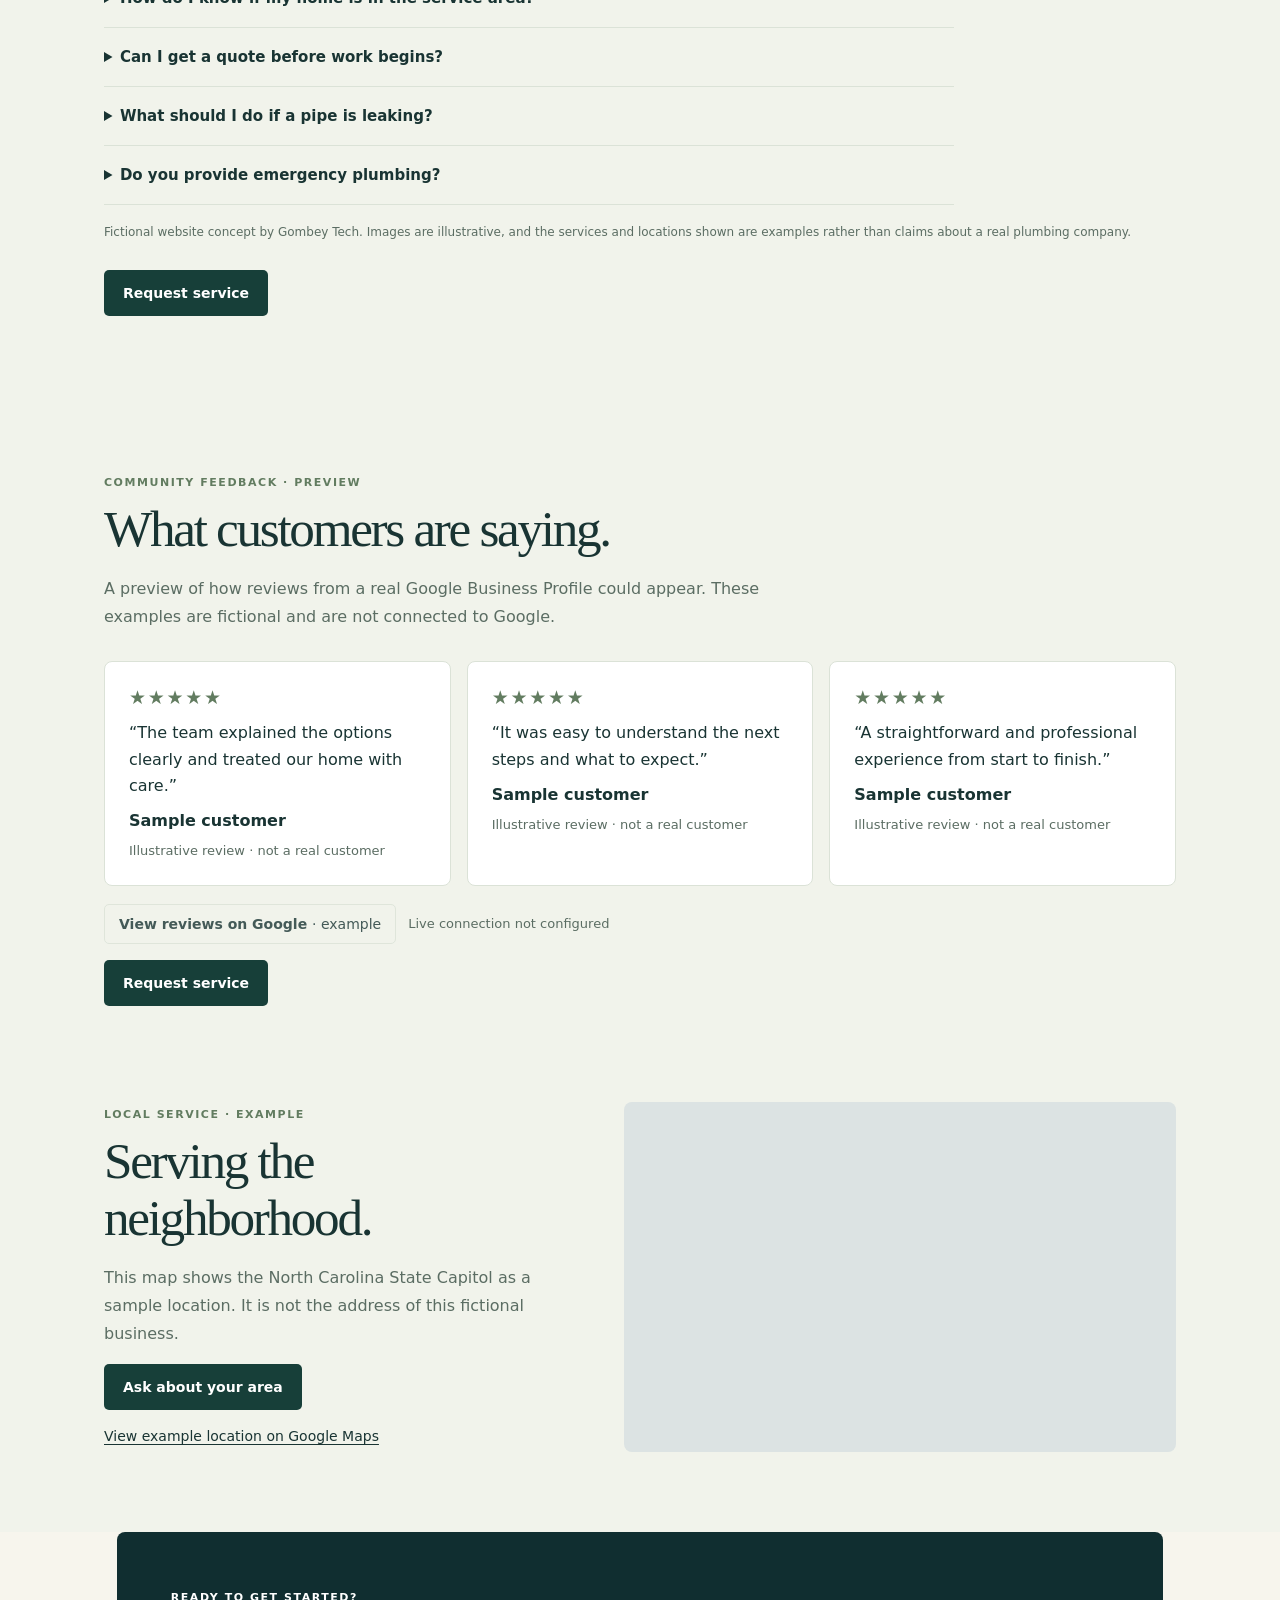
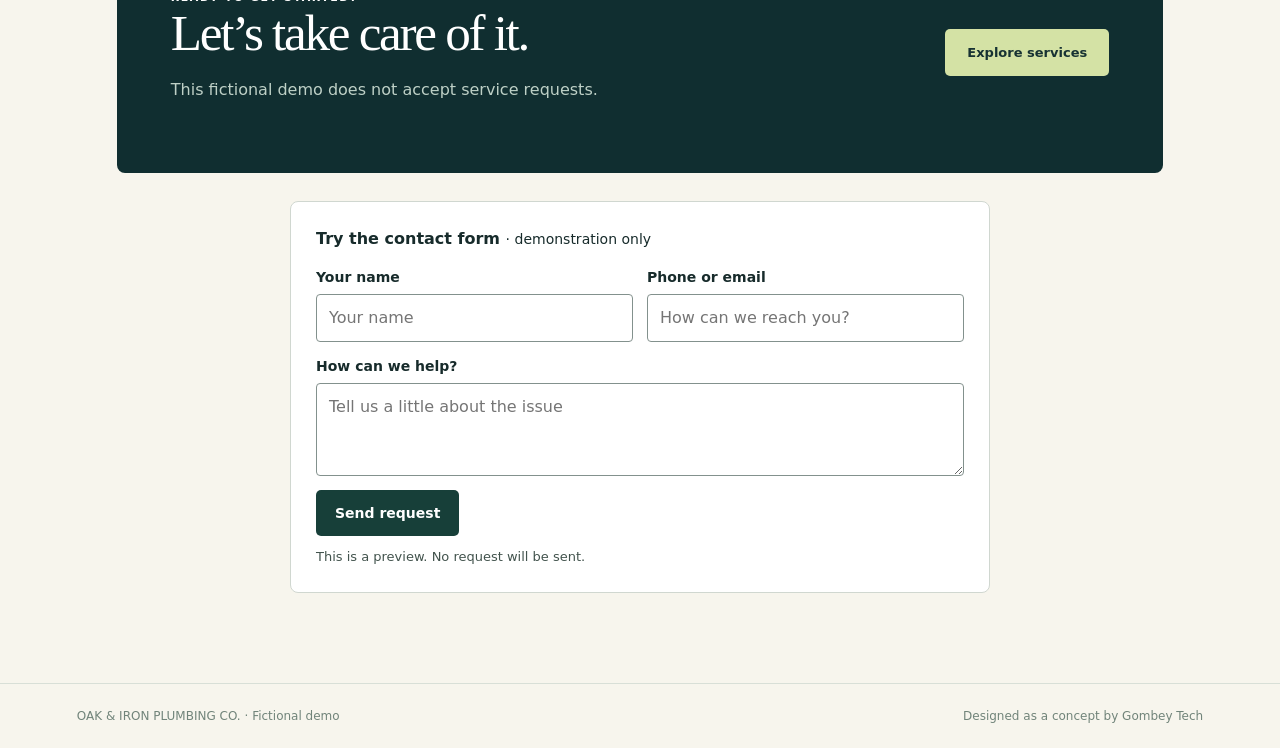
==== commit 7665bfc2: "Refresh plumbing imagery and simplify service ticker" ====
--- a/index.html
+++ b/index.html
@@ -2,7 +2,7 @@
 :root{--navy:#102e30;--ink:#173233;--paper:#f7f5ed;--cream:#ebe7d9;--lime:#d4e2a5;--orange:#e3a76e}*{box-sizing:border-box}html{scroll-behavior:smooth}body{margin:0;background:var(--paper);color:var(--ink);font-family:system-ui,-apple-system,sans-serif}a{color:inherit;text-decoration:none}.demo{background:#d5e2a9;color:#243c31;text-align:center;padding:9px;font-size:12px;font-weight:700;letter-spacing:.03em}header{max-width:1300px;margin:auto;padding:22px 6%;display:flex;justify-content:space-between;align-items:center;gap:15px}.brand{font-weight:900;font-size:20px;letter-spacing:-.06em;line-height:1.05;display:flex;gap:10px;align-items:center}.brand i{font-style:normal;background:var(--navy);color:var(--lime);border-radius:100%;width:40px;height:40px;display:grid;place-items:center;font-size:20px}.brand small{display:block;font-size:9px;letter-spacing:.18em;margin-top:4px}nav{display:flex;gap:32px;align-items:center;font-size:13px;font-weight:700}.button{display:inline-flex;align-items:center;justify-content:center;gap:14px;background:var(--navy);color:white;border-radius:5px;padding:16px 22px;font-size:13px;font-weight:750}.button.light{background:var(--lime);color:var(--ink)}.hero{max-width:1300px;margin:auto;display:grid;grid-template-columns:1fr 1fr;gap:56px;align-items:center;padding:56px 6% 82px}.eyebrow{font-weight:800;letter-spacing:.14em;font-size:11px;text-transform:uppercase}.dot{display:inline-block;background:#a3be6d;width:8px;height:8px;border-radius:50%;margin-right:7px}h1{font-family:Georgia,serif;font-weight:500;letter-spacing:-.055em;line-height:1.02;font-size:clamp(50px,6.2vw,84px);margin:26px 0}h1 em{color:#6d8565;font-weight:normal}.desc{font-size:17px;line-height:1.7;color:#526661;max-width:490px}.actions{display:flex;gap:13px;align-items:center;margin-top:30px;flex-wrap:wrap}.text-link{font-weight:750;font-size:13px;border-bottom:1px solid #8a9a8d;padding:13px 2px}.hero-art{height:500px;border-radius:140px 10px 10px 10px;background:#c3d3c6;overflow:hidden;position:relative}.hero-art svg{width:100%;height:100%;display:block}.badge{position:absolute;left:23px;bottom:23px;background:#f7f5ed;padding:16px 19px;border-radius:5px;display:flex;align-items:center;gap:13px;font-size:12px;font-weight:700;box-shadow:0 8px 28px #0002}.badge b{font-size:23px}.ribbon{background:var(--navy);color:white;padding:22px 6%;display:flex;justify-content:center;gap:70px;font-size:13px}.ribbon span{color:#b9cfc1}.wrap{max-width:1200px;margin:auto;padding:90px 6%}.sectionhead{display:flex;justify-content:space-between;gap:25px;align-items:end;margin-bottom:34px}h2{font-family:Georgia,serif;font-size:clamp(36px,4vw,52px);font-weight:500;letter-spacing:-.045em;margin:12px 0 0;line-height:1.1}.sectionhead p{color:#667a72;line-height:1.6;font-size:14px;max-width:330px;margin:0}.cards{display:grid;grid-template-columns:repeat(3,1fr);gap:15px}.card{background:white;border:1px solid #e1e6dd;padding:28px;border-radius:6px;min-height:190px}.card .n{font-size:12px;color:#94a797;font-weight:800}.card h3{font-size:19px;margin:35px 0 8px}.card p{color:#64766d;font-size:14px;line-height:1.6;margin:0}.split{display:grid;grid-template-columns:1fr 1fr;background:#e6ebdf;border-radius:8px;overflow:hidden}.split-art{padding:45px;background:#d8e1d3;display:flex;align-items:center;justify-content:center}.seal{border:1px solid #809b83;border-radius:50%;width:230px;height:230px;display:grid;place-content:center;text-align:center;gap:8px}.seal strong{font-family:Georgia,serif;font-size:42px;font-weight:400}.split-copy{padding:65px}.split-copy p{color:#5e7268;line-height:1.7;font-size:15px}.steps{display:grid;grid-template-columns:repeat(3,1fr);gap:35px}.steps b{display:grid;place-items:center;background:var(--lime);width:38px;height:38px;border-radius:50%;font-size:13px}.steps h3{font-size:17px;margin:20px 0 8px}.steps p{color:#64766d;font-size:14px;line-height:1.7}.cta{background:var(--navy);color:white;border-radius:8px;padding:54px;display:flex;justify-content:space-between;align-items:center;gap:28px}.cta p{color:#bed0c6;line-height:1.6}.cta h2{margin:0}.notice{font-size:12px;color:#789089}.footer{border-top:1px solid #d8dfd7;padding:25px 6%;display:flex;justify-content:space-between;font-size:12px;color:#71847a}.demo-controls{position:fixed;bottom:12px;right:12px;background:white;border:1px solid #b3c2b1;padding:10px 13px;font-size:11px;border-radius:5px;box-shadow:0 5px 20px #0002}.demo-controls a{text-decoration:underline}@media(max-width:720px){nav a:not(.button){display:none}header{padding:18px 5%}nav .button{padding:12px}.hero{grid-template-columns:1fr;gap:32px;padding:40px 5% 55px}h1{font-size:53px}.hero-art{height:330px;border-radius:90px 8px 8px 8px}.ribbon{gap:12px;justify-content:space-between;font-size:11px}.wrap{padding:62px 5%}.sectionhead{display:block}.sectionhead p{margin-top:15px}.cards,.steps,.split{grid-template-columns:1fr}.card{min-height:150px}.card h3{margin-top:22px}.split-copy{padding:35px}.split-art{min-height:260px}.cta{padding:32px;display:block}.footer{display:block}.demo-controls{position:static;text-align:center}}
 </style><meta name="description" content="Fictional Oak & Iron Plumbing website concept demonstrating residential plumbing services, water heater repairs, drain cleaning, and example Wake County service areas."><meta property="og:title" content="Oak & Iron Plumbing | Gombey Tech demonstration"><meta property="og:description" content="A fictional residential plumbing website concept with example services and Wake County service areas."><link rel="stylesheet" href="./shared/site-content.css"></head><body data-concept="oak"><div class="demo">FICTIONAL DEMONSTRATION · Created by Gombey Tech · No real plumbing service or booking</div><header><a class="brand" href="#top"><i>⌁</i><span>OAK &amp; IRON<small>PLUMBING CO.</small></span></a><nav><a href="#services">Services</a><a href="#approach">Our approach</a><a href="#service-areas">Service areas</a><a href="#contact">Contact</a><a class="button" href="#contact">Request a visit ↗</a></nav></header><a class="demo-quick-cta" href="#contact">Request service</a><main id="top"><section class="hero"><div><span class="eyebrow"><span class="dot"></span> Residential plumbing · Wake County</span><h1>Good work.<br><em>Clear answers.</em></h1><p class="desc">When something goes wrong at home, knowing who to call makes all the difference. Plumbing help designed around real people and everyday problems.</p><div class="actions"><a class="button" href="#contact">Request a visit <span>↗</span></a><a class="text-link" href="#services">Explore our services ↓</a></div><p class="notice">A fictional example for demonstration only.</p></div><div class="hero-art"><img src="./assets/plumber-homeowner.jpg" alt="Plumbing professional speaking with a homeowner" class="ec-hero-photo"><div class="badge"><b>✳</b><span>Thoughtful service<br>from first call to finish</span></div></div></section><div class="ribbon"><div>01 <span>Clear communication</span></div><div>02 <span>Respect for your home</span></div><div>03 <span>Practical solutions</span></div></div><section class="wrap" id="services"><div class="sectionhead"><div><span class="eyebrow">What we can help with</span><h2>The essentials,<br>handled with care.</h2></div><p>A straightforward way to show customers what you do and how to get in touch.</p></div><div class="cards"><article class="card"><span class="n">01 / REPAIR</span><h3>Leaks &amp; repairs</h3><p>Help with drips, running fixtures and the plumbing problems that interrupt your day.</p></article><article class="card"><span class="n">02 / HOT WATER</span><h3>Water heaters</h3><p>Support for repair, replacement and choosing a system that fits your home.</p></article><article class="card"><span class="n">03 / DRAINS</span><h3>Drains &amp; fixtures</h3><p>From slow drains to fixture updates, get the details explained clearly.</p></article></div><div class="demo-cta-row"><a class="demo-section-cta" href="#contact">Request service</a></div></section><section class="wrap" id="approach" style="padding-top:0"><div class="split"><div class="split-art"><div class="seal"><span class="eyebrow">Built around</span><strong>your home</strong><span class="eyebrow">And your peace of mind</span></div></div><div class="split-copy"><span class="eyebrow">A better experience</span><h2>Good service starts with listening.</h2><p>Tell us what’s going on. We’ll talk through the next steps, explain the work, and keep you informed along the way.</p><a class="text-link" href="#contact">Let’s talk about your project ↗</a></div></div></section><section class="wrap" style="padding-top:0"><div class="sectionhead"><div><span class="eyebrow">Simple from the start</span><h2>Here’s how it works.</h2></div></div><div class="steps"><div><b>01</b><h3>Tell us what’s happening</h3><p>Share a few details about your plumbing issue or project.</p></div><div><b>02</b><h3>Talk through your options</h3><p>Discuss timing, next steps and the work that may be needed.</p></div><div><b>03</b><h3>Get back to your day</h3><p>Know what was done and what to expect next.</p></div></div><div class="demo-cta-row"><a class="demo-section-cta" href="#contact">Request service</a></div></section><div class="expanded-content" id="more-services">
 <section class="ec-wrap"><span class="ec-kicker">Residential plumbing services</span><h2 class="ec-title">Help for the parts of home you rely on.</h2><p class="ec-intro">From a dripping faucet to a water heater that has stopped working, a local plumber can help you understand the issue and decide what to do next. Explore a sample of common residential plumbing services below.</p><div class="ec-grid">
-<article class="ec-card"><img src="./assets/plumber-homeowner.jpg" alt="Plumbing professional speaking with a homeowner in a kitchen" loading="lazy"><div class="ec-card-body"><h3>Plumbing repairs</h3><p>Get help diagnosing leaks, worn valves, running toilets, low pressure, and other common plumbing problems in the home.</p><a class="ec-service-link" href="#contact" aria-label="Ask about Plumbing repairs">Ask about this service</a></div></article>
+<article class="ec-card"><img src="./assets/plumber-bathroom-inspection.jpg" alt="A plumbing professional inspecting a bathroom sink" loading="lazy"><div class="ec-card-body"><h3>Plumbing repairs</h3><p>Get help diagnosing leaks, worn valves, running toilets, low pressure, and other common plumbing problems in the home.</p><a class="ec-service-link" href="#contact" aria-label="Ask about Plumbing repairs">Ask about this service</a></div></article>
 <article class="ec-card"><img src="./assets/plumber-inspection-v2.jpg" alt="A plumbing professional inspecting pipes beneath a bathroom sink" loading="lazy"><div class="ec-card-body"><h3>Faucets, sinks &amp; fixtures</h3><p>Discuss fixture repairs and replacement for kitchens, bathrooms, laundry areas, and other spaces.</p><a class="ec-service-link" href="#contact" aria-label="Ask about Faucets, sinks &amp; fixtures">Ask about this service</a></div></article>
 <article class="ec-card"><img src="./assets/water-heater-basement-v2.jpg" alt="Residential water heater in an unfinished basement" loading="lazy"><div class="ec-card-body"><h3>Water heater service</h3><p>Consider repair or replacement options for a water heater that is leaking, inconsistent, or no longer heating.</p><a class="ec-service-link" href="#contact" aria-label="Ask about Water heater service">Ask about this service</a></div></article></div>
 <div class="ec-service-list"><article class="ec-list"><h3>Drain cleaning</h3><p>Talk through a slow or blocked drain and the appropriate next step for clearing it.</p><a class="ec-service-link" href="#contact" aria-label="Ask about Drain cleaning">Ask about this service</a></article><article class="ec-list"><h3>Leak detection &amp; pipe repair</h3><p>Investigate visible leaks, unexpected moisture, and plumbing lines that may need repair.</p><a class="ec-service-link" href="#contact" aria-label="Ask about Leak detection &amp; pipe repair">Ask about this service</a></article><article class="ec-list"><h3>Toilet repair &amp; replacement</h3><p>Address a running toilet, leaks around a fixture, flushing issues, or a planned replacement.</p><a class="ec-service-link" href="#contact" aria-label="Ask about Toilet repair &amp; replacement">Ask about this service</a></article><article class="ec-list"><h3>Garbage disposal service</h3><p>Discuss a jammed, leaking, or aging kitchen disposal and available options.</p><a class="ec-service-link" href="#contact" aria-label="Ask about Garbage disposal service">Ask about this service</a></article><article class="ec-list"><h3>Water pressure concerns</h3><p>Have unusual water pressure or a suspected valve problem assessed before choosing a fix.</p><a class="ec-service-link" href="#contact" aria-label="Ask about Water pressure concerns">Ask about this service</a></article><article class="ec-list"><h3>Plumbing for renovations</h3><p>Plan plumbing changes for a kitchen, bathroom, or laundry update with the contractor.</p><a class="ec-service-link" href="#contact" aria-label="Ask about Plumbing for renovations">Ask about this service</a></article></div><div class="demo-cta-row"><a class="demo-section-cta" href="#contact">Request service</a></div></section>
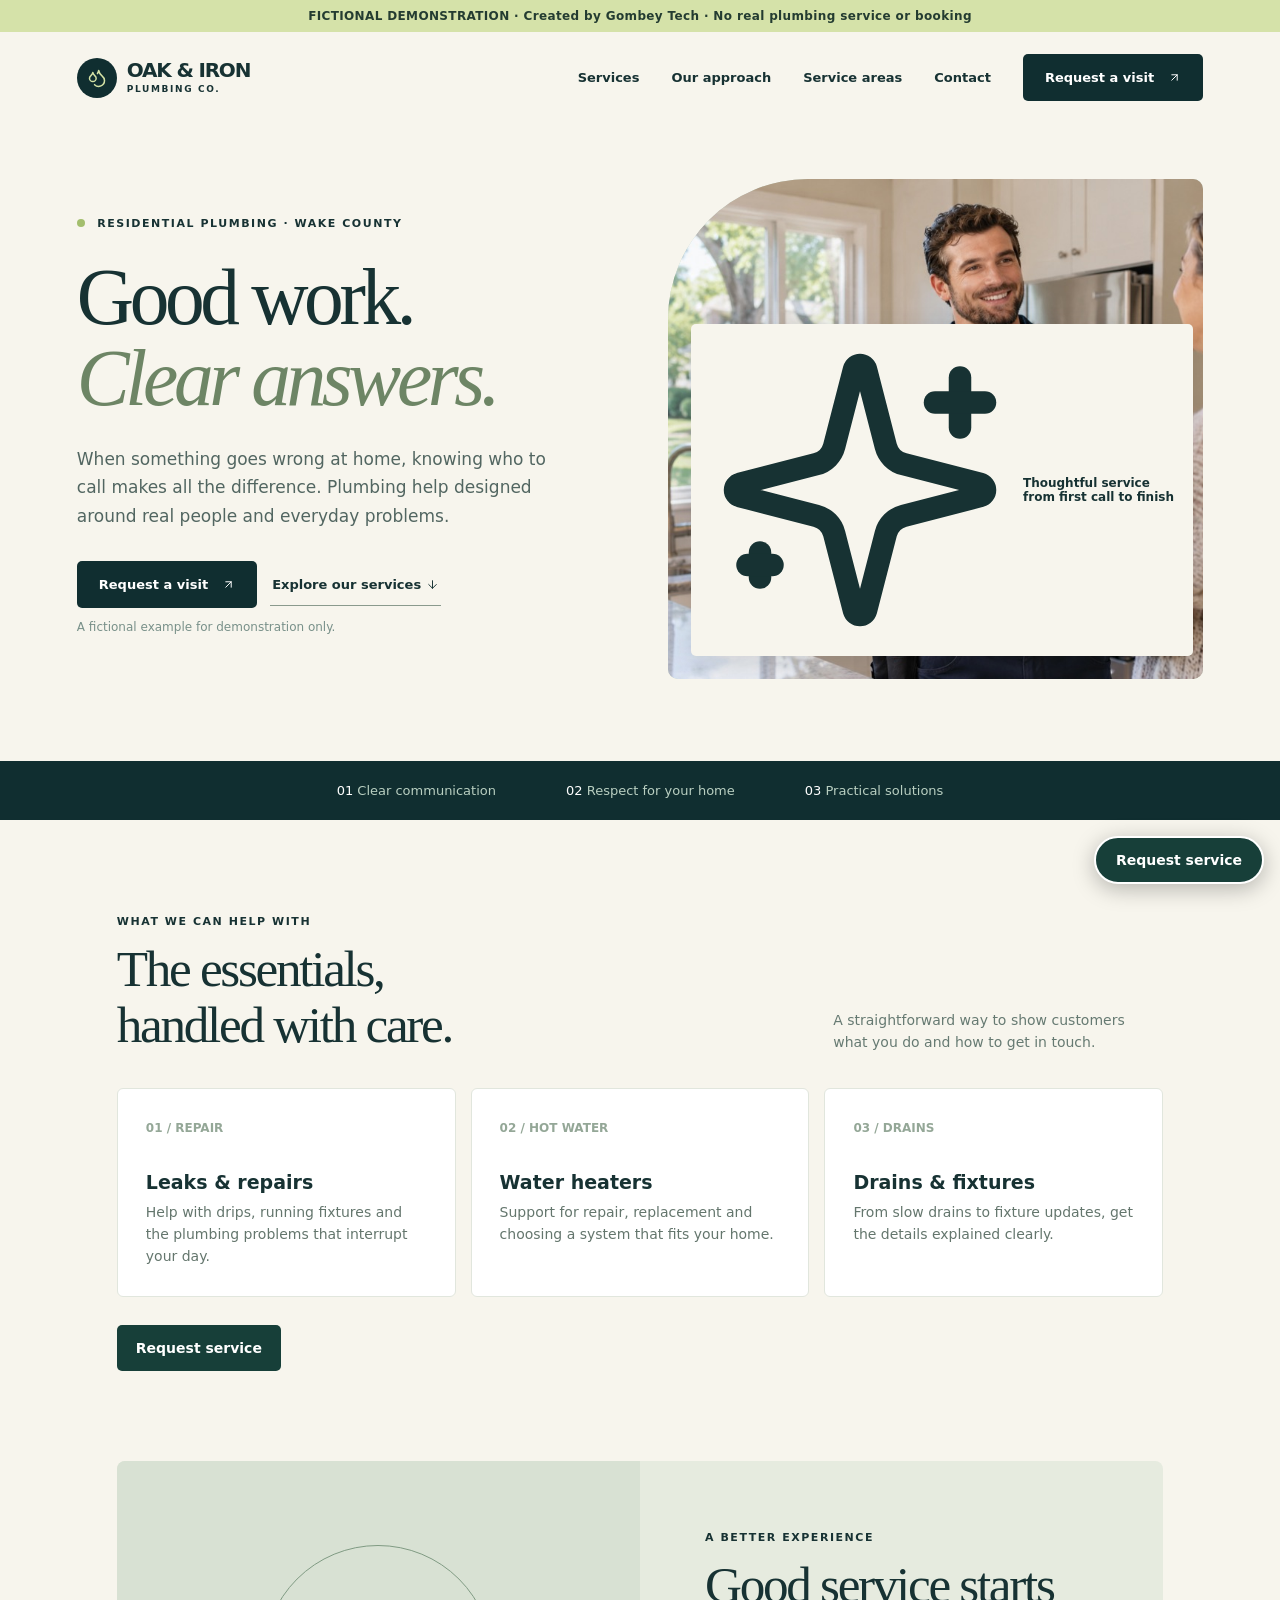
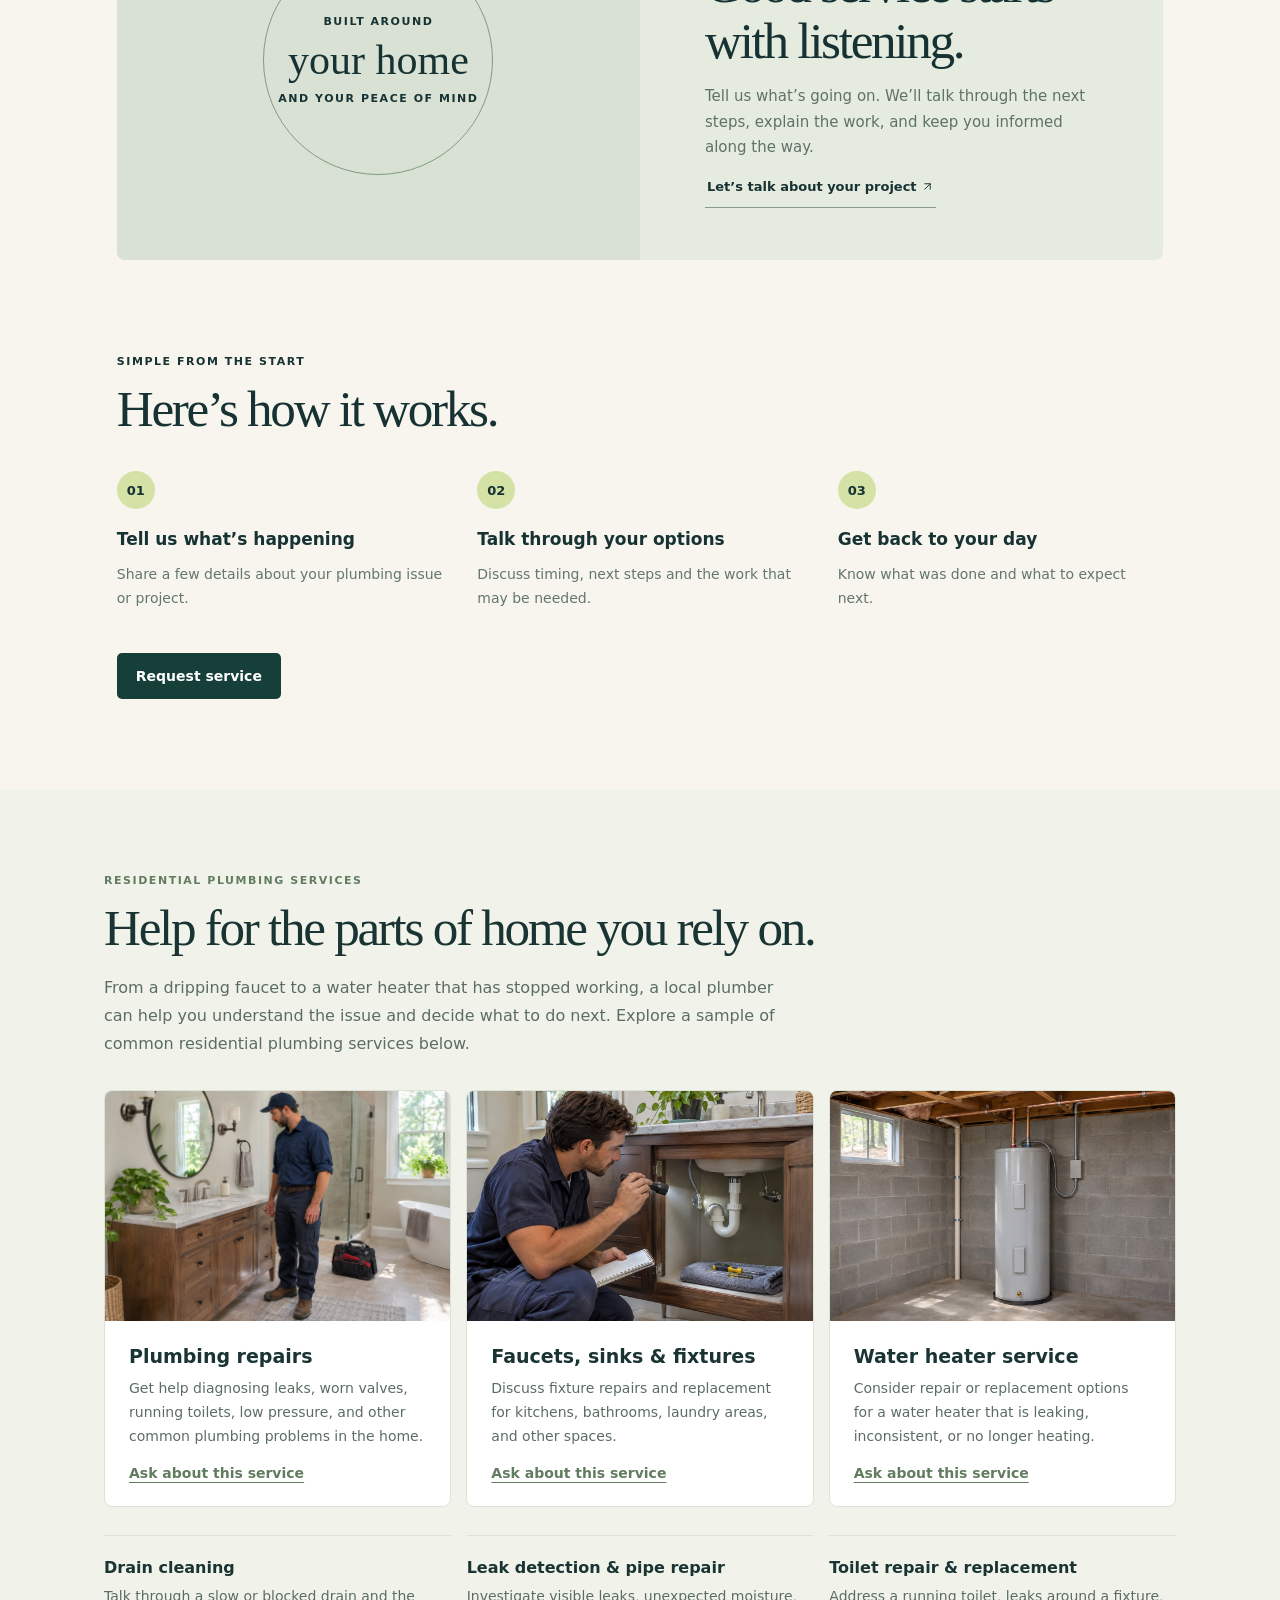
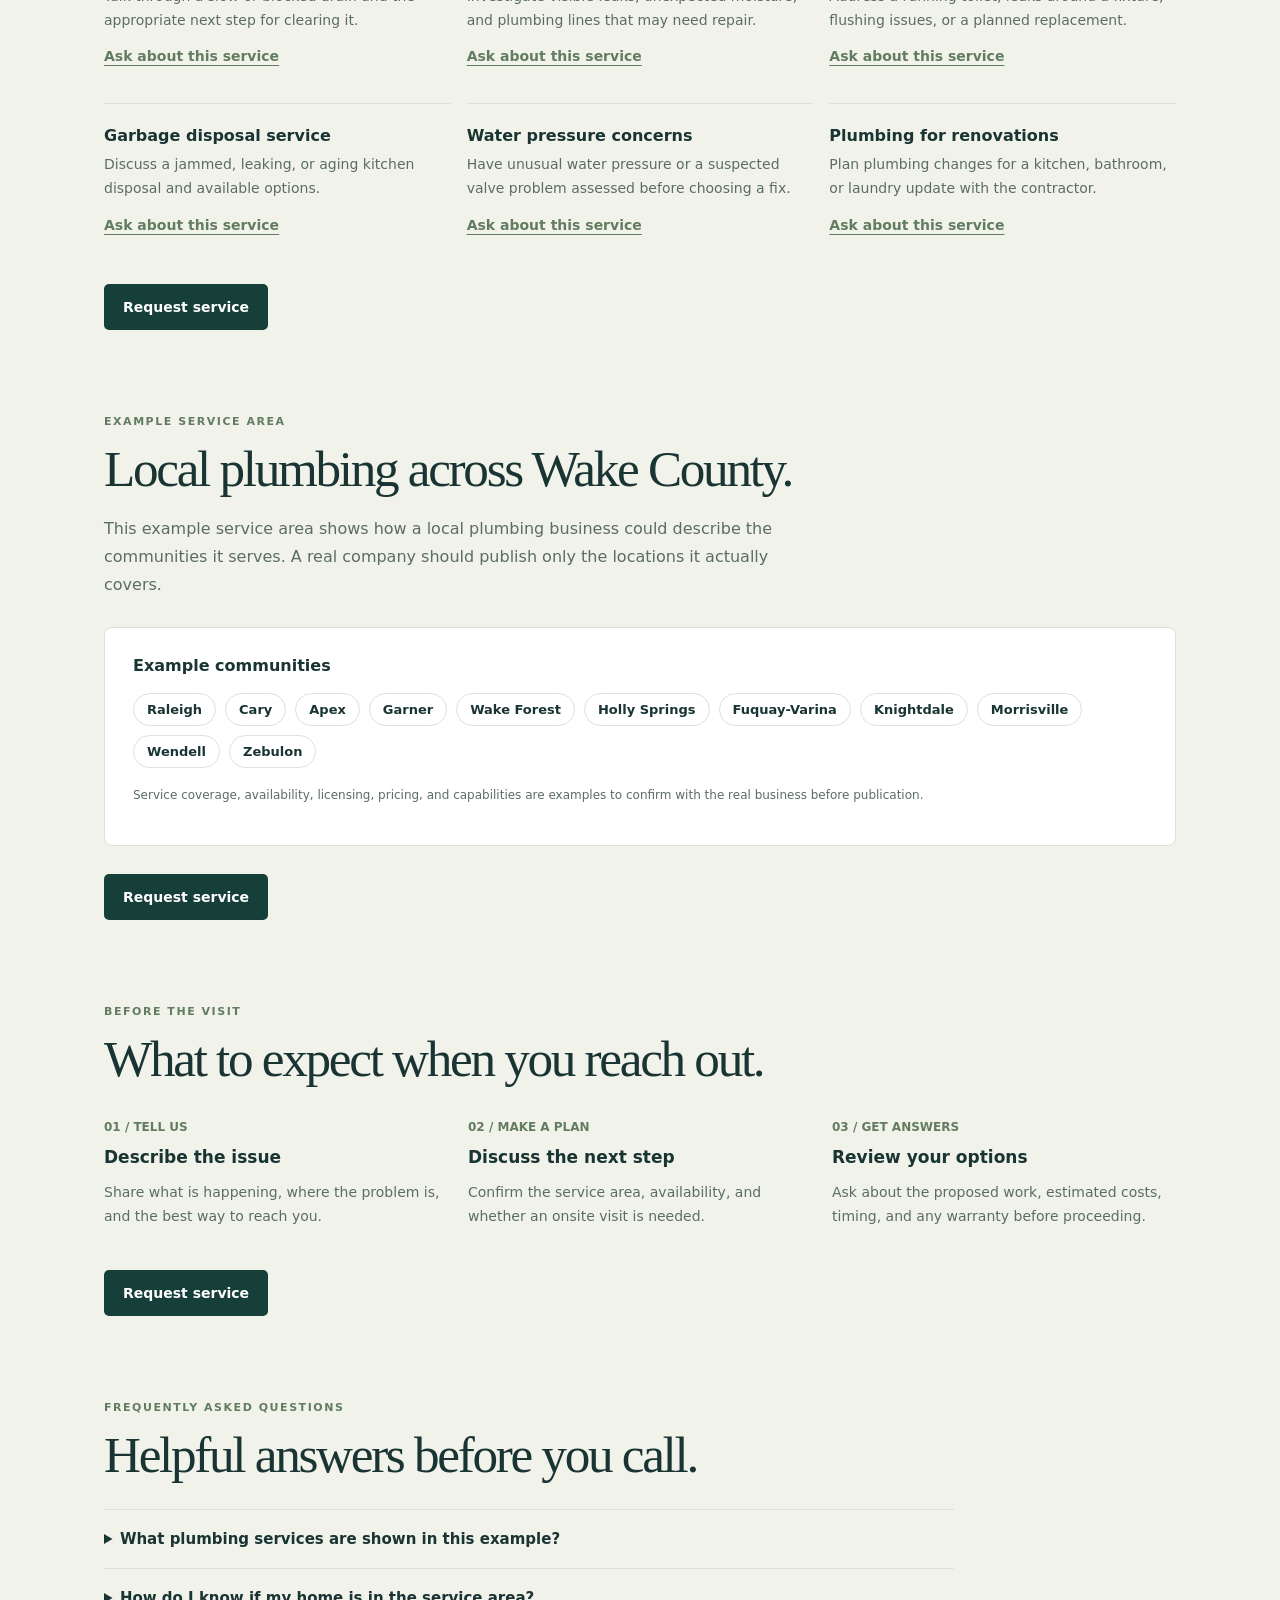
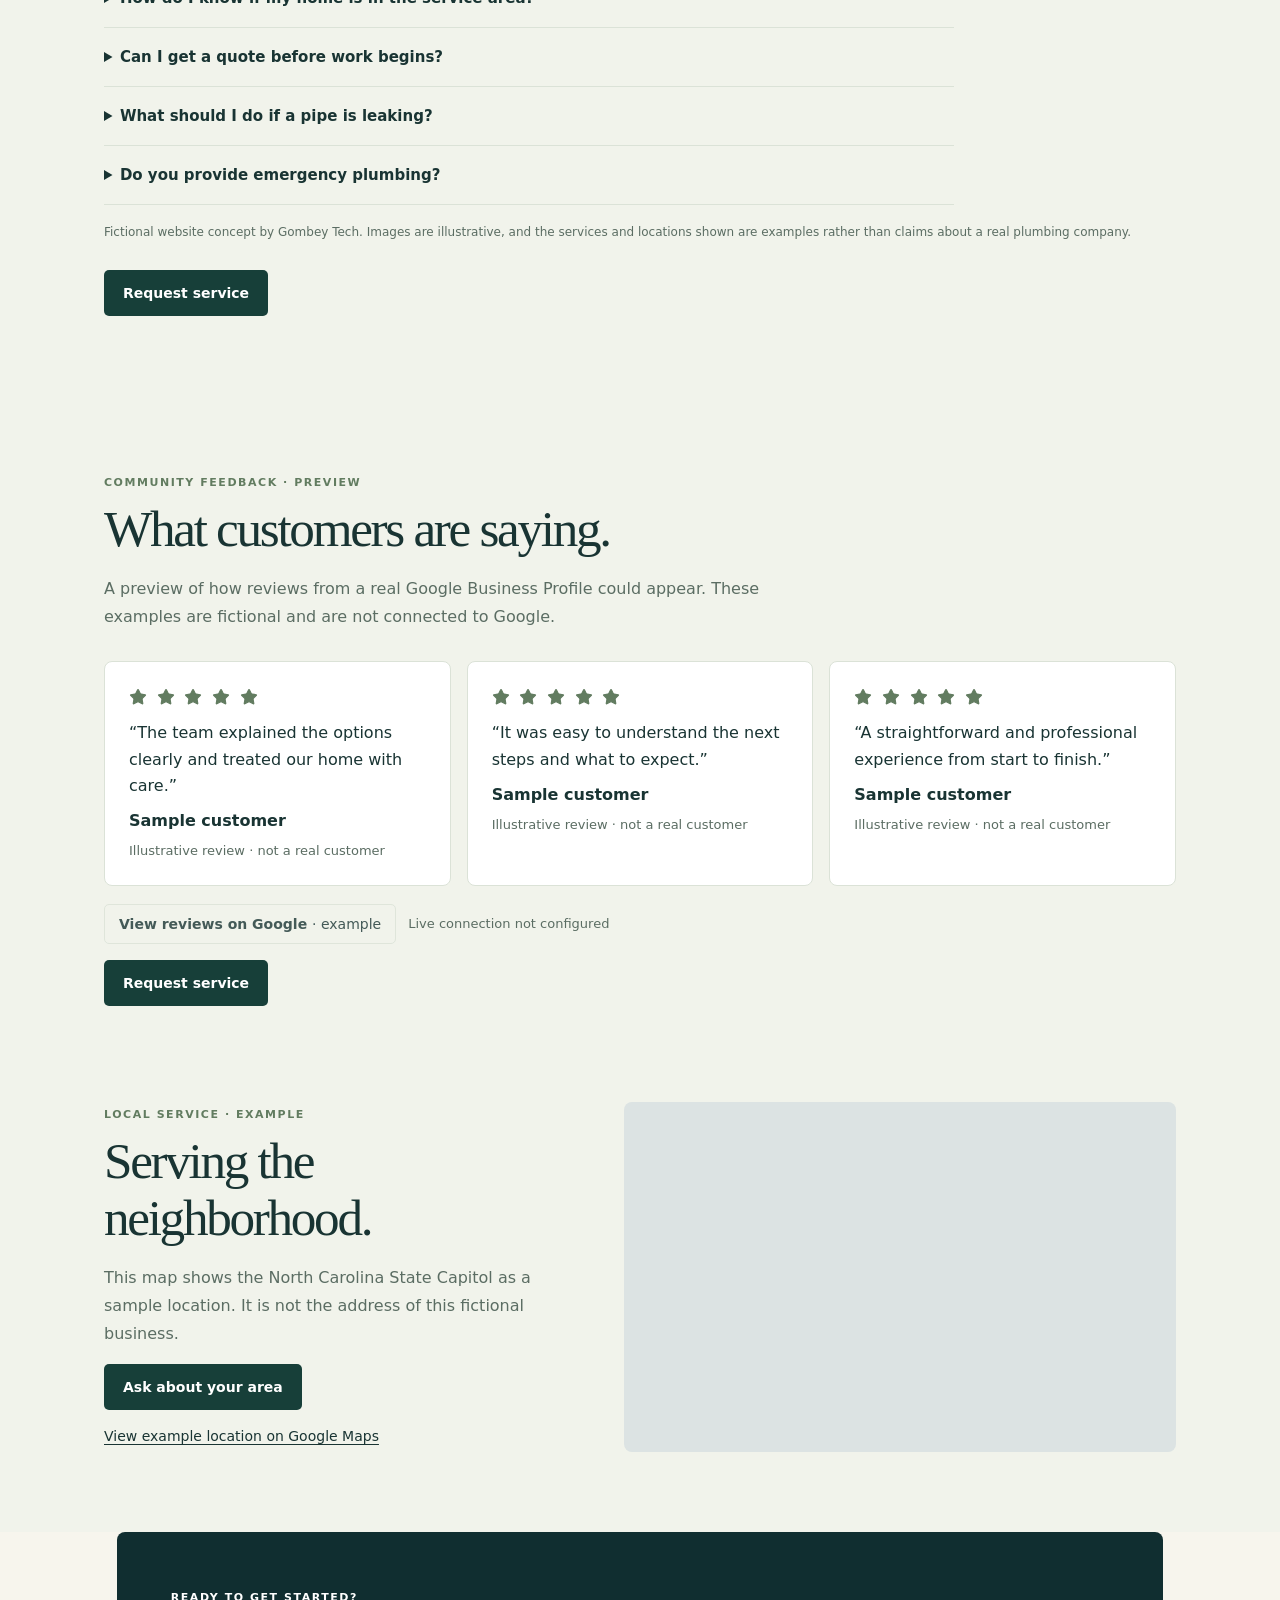
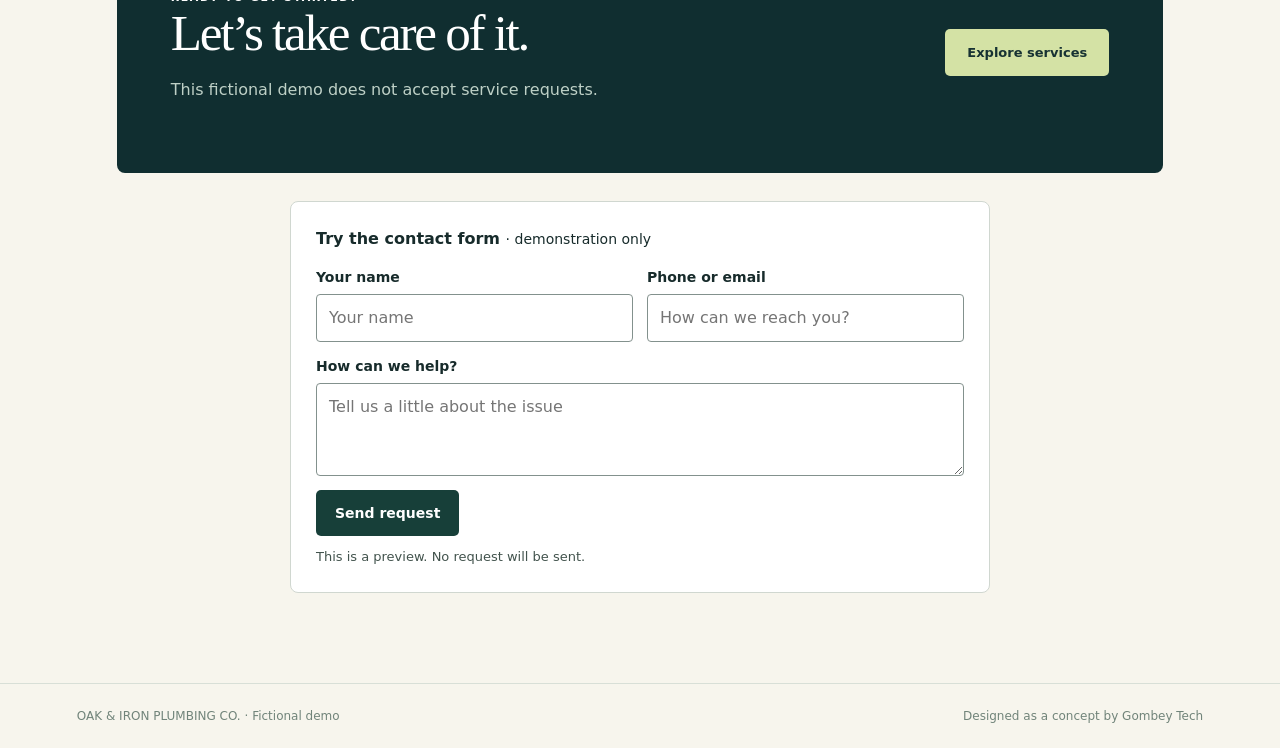
==== commit 1eaacfc3: "Replace text glyphs with Lucide icons" ====
--- a/index.html
+++ b/index.html
@@ -1,6 +1,16 @@
 <!doctype html><html lang="en"><head><meta charset="utf-8"><meta name="viewport" content="width=device-width,initial-scale=1"><title>Oak & Iron Plumbing | Plumbing &amp; Water Heaters in Wake County (Demo)</title><meta name="robots" content="noindex, nofollow"><style>
 :root{--navy:#102e30;--ink:#173233;--paper:#f7f5ed;--cream:#ebe7d9;--lime:#d4e2a5;--orange:#e3a76e}*{box-sizing:border-box}html{scroll-behavior:smooth}body{margin:0;background:var(--paper);color:var(--ink);font-family:system-ui,-apple-system,sans-serif}a{color:inherit;text-decoration:none}.demo{background:#d5e2a9;color:#243c31;text-align:center;padding:9px;font-size:12px;font-weight:700;letter-spacing:.03em}header{max-width:1300px;margin:auto;padding:22px 6%;display:flex;justify-content:space-between;align-items:center;gap:15px}.brand{font-weight:900;font-size:20px;letter-spacing:-.06em;line-height:1.05;display:flex;gap:10px;align-items:center}.brand i{font-style:normal;background:var(--navy);color:var(--lime);border-radius:100%;width:40px;height:40px;display:grid;place-items:center;font-size:20px}.brand small{display:block;font-size:9px;letter-spacing:.18em;margin-top:4px}nav{display:flex;gap:32px;align-items:center;font-size:13px;font-weight:700}.button{display:inline-flex;align-items:center;justify-content:center;gap:14px;background:var(--navy);color:white;border-radius:5px;padding:16px 22px;font-size:13px;font-weight:750}.button.light{background:var(--lime);color:var(--ink)}.hero{max-width:1300px;margin:auto;display:grid;grid-template-columns:1fr 1fr;gap:56px;align-items:center;padding:56px 6% 82px}.eyebrow{font-weight:800;letter-spacing:.14em;font-size:11px;text-transform:uppercase}.dot{display:inline-block;background:#a3be6d;width:8px;height:8px;border-radius:50%;margin-right:7px}h1{font-family:Georgia,serif;font-weight:500;letter-spacing:-.055em;line-height:1.02;font-size:clamp(50px,6.2vw,84px);margin:26px 0}h1 em{color:#6d8565;font-weight:normal}.desc{font-size:17px;line-height:1.7;color:#526661;max-width:490px}.actions{display:flex;gap:13px;align-items:center;margin-top:30px;flex-wrap:wrap}.text-link{font-weight:750;font-size:13px;border-bottom:1px solid #8a9a8d;padding:13px 2px}.hero-art{height:500px;border-radius:140px 10px 10px 10px;background:#c3d3c6;overflow:hidden;position:relative}.hero-art svg{width:100%;height:100%;display:block}.badge{position:absolute;left:23px;bottom:23px;background:#f7f5ed;padding:16px 19px;border-radius:5px;display:flex;align-items:center;gap:13px;font-size:12px;font-weight:700;box-shadow:0 8px 28px #0002}.badge b{font-size:23px}.ribbon{background:var(--navy);color:white;padding:22px 6%;display:flex;justify-content:center;gap:70px;font-size:13px}.ribbon span{color:#b9cfc1}.wrap{max-width:1200px;margin:auto;padding:90px 6%}.sectionhead{display:flex;justify-content:space-between;gap:25px;align-items:end;margin-bottom:34px}h2{font-family:Georgia,serif;font-size:clamp(36px,4vw,52px);font-weight:500;letter-spacing:-.045em;margin:12px 0 0;line-height:1.1}.sectionhead p{color:#667a72;line-height:1.6;font-size:14px;max-width:330px;margin:0}.cards{display:grid;grid-template-columns:repeat(3,1fr);gap:15px}.card{background:white;border:1px solid #e1e6dd;padding:28px;border-radius:6px;min-height:190px}.card .n{font-size:12px;color:#94a797;font-weight:800}.card h3{font-size:19px;margin:35px 0 8px}.card p{color:#64766d;font-size:14px;line-height:1.6;margin:0}.split{display:grid;grid-template-columns:1fr 1fr;background:#e6ebdf;border-radius:8px;overflow:hidden}.split-art{padding:45px;background:#d8e1d3;display:flex;align-items:center;justify-content:center}.seal{border:1px solid #809b83;border-radius:50%;width:230px;height:230px;display:grid;place-content:center;text-align:center;gap:8px}.seal strong{font-family:Georgia,serif;font-size:42px;font-weight:400}.split-copy{padding:65px}.split-copy p{color:#5e7268;line-height:1.7;font-size:15px}.steps{display:grid;grid-template-columns:repeat(3,1fr);gap:35px}.steps b{display:grid;place-items:center;background:var(--lime);width:38px;height:38px;border-radius:50%;font-size:13px}.steps h3{font-size:17px;margin:20px 0 8px}.steps p{color:#64766d;font-size:14px;line-height:1.7}.cta{background:var(--navy);color:white;border-radius:8px;padding:54px;display:flex;justify-content:space-between;align-items:center;gap:28px}.cta p{color:#bed0c6;line-height:1.6}.cta h2{margin:0}.notice{font-size:12px;color:#789089}.footer{border-top:1px solid #d8dfd7;padding:25px 6%;display:flex;justify-content:space-between;font-size:12px;color:#71847a}.demo-controls{position:fixed;bottom:12px;right:12px;background:white;border:1px solid #b3c2b1;padding:10px 13px;font-size:11px;border-radius:5px;box-shadow:0 5px 20px #0002}.demo-controls a{text-decoration:underline}@media(max-width:720px){nav a:not(.button){display:none}header{padding:18px 5%}nav .button{padding:12px}.hero{grid-template-columns:1fr;gap:32px;padding:40px 5% 55px}h1{font-size:53px}.hero-art{height:330px;border-radius:90px 8px 8px 8px}.ribbon{gap:12px;justify-content:space-between;font-size:11px}.wrap{padding:62px 5%}.sectionhead{display:block}.sectionhead p{margin-top:15px}.cards,.steps,.split{grid-template-columns:1fr}.card{min-height:150px}.card h3{margin-top:22px}.split-copy{padding:35px}.split-art{min-height:260px}.cta{padding:32px;display:block}.footer{display:block}.demo-controls{position:static;text-align:center}}
-</style><meta name="description" content="Fictional Oak & Iron Plumbing website concept demonstrating residential plumbing services, water heater repairs, drain cleaning, and example Wake County service areas."><meta property="og:title" content="Oak & Iron Plumbing | Gombey Tech demonstration"><meta property="og:description" content="A fictional residential plumbing website concept with example services and Wake County service areas."><link rel="stylesheet" href="./shared/site-content.css"></head><body data-concept="oak"><div class="demo">FICTIONAL DEMONSTRATION · Created by Gombey Tech · No real plumbing service or booking</div><header><a class="brand" href="#top"><i>⌁</i><span>OAK &amp; IRON<small>PLUMBING CO.</small></span></a><nav><a href="#services">Services</a><a href="#approach">Our approach</a><a href="#service-areas">Service areas</a><a href="#contact">Contact</a><a class="button" href="#contact">Request a visit ↗</a></nav></header><a class="demo-quick-cta" href="#contact">Request service</a><main id="top"><section class="hero"><div><span class="eyebrow"><span class="dot"></span> Residential plumbing · Wake County</span><h1>Good work.<br><em>Clear answers.</em></h1><p class="desc">When something goes wrong at home, knowing who to call makes all the difference. Plumbing help designed around real people and everyday problems.</p><div class="actions"><a class="button" href="#contact">Request a visit <span>↗</span></a><a class="text-link" href="#services">Explore our services ↓</a></div><p class="notice">A fictional example for demonstration only.</p></div><div class="hero-art"><img src="./assets/plumber-homeowner.jpg" alt="Plumbing professional speaking with a homeowner" class="ec-hero-photo"><div class="badge"><b>✳</b><span>Thoughtful service<br>from first call to finish</span></div></div></section><div class="ribbon"><div>01 <span>Clear communication</span></div><div>02 <span>Respect for your home</span></div><div>03 <span>Practical solutions</span></div></div><section class="wrap" id="services"><div class="sectionhead"><div><span class="eyebrow">What we can help with</span><h2>The essentials,<br>handled with care.</h2></div><p>A straightforward way to show customers what you do and how to get in touch.</p></div><div class="cards"><article class="card"><span class="n">01 / REPAIR</span><h3>Leaks &amp; repairs</h3><p>Help with drips, running fixtures and the plumbing problems that interrupt your day.</p></article><article class="card"><span class="n">02 / HOT WATER</span><h3>Water heaters</h3><p>Support for repair, replacement and choosing a system that fits your home.</p></article><article class="card"><span class="n">03 / DRAINS</span><h3>Drains &amp; fixtures</h3><p>From slow drains to fixture updates, get the details explained clearly.</p></article></div><div class="demo-cta-row"><a class="demo-section-cta" href="#contact">Request service</a></div></section><section class="wrap" id="approach" style="padding-top:0"><div class="split"><div class="split-art"><div class="seal"><span class="eyebrow">Built around</span><strong>your home</strong><span class="eyebrow">And your peace of mind</span></div></div><div class="split-copy"><span class="eyebrow">A better experience</span><h2>Good service starts with listening.</h2><p>Tell us what’s going on. We’ll talk through the next steps, explain the work, and keep you informed along the way.</p><a class="text-link" href="#contact">Let’s talk about your project ↗</a></div></div></section><section class="wrap" style="padding-top:0"><div class="sectionhead"><div><span class="eyebrow">Simple from the start</span><h2>Here’s how it works.</h2></div></div><div class="steps"><div><b>01</b><h3>Tell us what’s happening</h3><p>Share a few details about your plumbing issue or project.</p></div><div><b>02</b><h3>Talk through your options</h3><p>Discuss timing, next steps and the work that may be needed.</p></div><div><b>03</b><h3>Get back to your day</h3><p>Know what was done and what to expect next.</p></div></div><div class="demo-cta-row"><a class="demo-section-cta" href="#contact">Request service</a></div></section><div class="expanded-content" id="more-services">
+</style><meta name="description" content="Fictional Oak & Iron Plumbing website concept demonstrating residential plumbing services, water heater repairs, drain cleaning, and example Wake County service areas."><meta property="og:title" content="Oak & Iron Plumbing | Gombey Tech demonstration"><meta property="og:description" content="A fictional residential plumbing website concept with example services and Wake County service areas."><link rel="stylesheet" href="./shared/site-content.css"><style>
+/* Lucide icons: locally embedded; see LUCIDE-LICENSE.txt. */
+.lucide-icon{display:inline-block;width:1em;height:1em;flex:none;vertical-align:-.14em;stroke-width:1.8}
+.demo-stars .lucide-icon,.stars .lucide-icon{width:.95em;height:.95em;margin-right:.1em;vertical-align:-.08em;stroke-width:1.5}
+</style></head><body data-concept="oak"><div class="demo">FICTIONAL DEMONSTRATION · Created by Gombey Tech · No real plumbing service or booking</div><header><a class="brand" href="#top"><i>
+<svg aria-hidden="true" focusable="false" class="lucide-icon lucide lucide-droplets" xmlns="http://www.w3.org/2000/svg" viewBox="0 0 24 24" fill="none" stroke="currentColor" stroke-width="2" stroke-linecap="round" stroke-linejoin="round" ><path d="M7 16.3c2.2 0 4-1.83 4-4.05 0-1.16-.57-2.26-1.71-3.19S7.29 6.75 7 5.3c-.29 1.45-1.14 2.84-2.29 3.76S3 11.1 3 12.25c0 2.22 1.8 4.05 4 4.05z" /><path d="M12.56 6.6A10.97 10.97 0 0 0 14 3.02c.5 2.5 2 4.9 4 6.5s3 3.5 3 5.5a6.98 6.98 0 0 1-11.91 4.97" /></svg></i><span>OAK &amp; IRON<small>PLUMBING CO.</small></span></a><nav><a href="#services">Services</a><a href="#approach">Our approach</a><a href="#service-areas">Service areas</a><a href="#contact">Contact</a><a class="button" href="#contact">Request a visit 
+<svg aria-hidden="true" focusable="false" class="lucide-icon lucide lucide-arrow-up-right" xmlns="http://www.w3.org/2000/svg" viewBox="0 0 24 24" fill="none" stroke="currentColor" stroke-width="2" stroke-linecap="round" stroke-linejoin="round" ><path d="M7 7h10v10" /><path d="M7 17 17 7" /></svg></a></nav></header><a class="demo-quick-cta" href="#contact">Request service</a><main id="top"><section class="hero"><div><span class="eyebrow"><span class="dot"></span> Residential plumbing · Wake County</span><h1>Good work.<br><em>Clear answers.</em></h1><p class="desc">When something goes wrong at home, knowing who to call makes all the difference. Plumbing help designed around real people and everyday problems.</p><div class="actions"><a class="button" href="#contact">Request a visit <span>
+<svg aria-hidden="true" focusable="false" class="lucide-icon lucide lucide-arrow-up-right" xmlns="http://www.w3.org/2000/svg" viewBox="0 0 24 24" fill="none" stroke="currentColor" stroke-width="2" stroke-linecap="round" stroke-linejoin="round" ><path d="M7 7h10v10" /><path d="M7 17 17 7" /></svg></span></a><a class="text-link" href="#services">Explore our services 
+<svg aria-hidden="true" focusable="false" class="lucide-icon lucide lucide-arrow-down" xmlns="http://www.w3.org/2000/svg" viewBox="0 0 24 24" fill="none" stroke="currentColor" stroke-width="2" stroke-linecap="round" stroke-linejoin="round" ><path d="M12 5v14" /><path d="m19 12-7 7-7-7" /></svg></a></div><p class="notice">A fictional example for demonstration only.</p></div><div class="hero-art"><img src="./assets/plumber-homeowner.jpg" alt="Plumbing professional speaking with a homeowner" class="ec-hero-photo"><div class="badge"><b>
+<svg aria-hidden="true" focusable="false" class="lucide-icon lucide lucide-sparkles" xmlns="http://www.w3.org/2000/svg" viewBox="0 0 24 24" fill="none" stroke="currentColor" stroke-width="2" stroke-linecap="round" stroke-linejoin="round" ><path d="M9.937 15.5A2 2 0 0 0 8.5 14.063l-6.135-1.582a.5.5 0 0 1 0-.962L8.5 9.936A2 2 0 0 0 9.937 8.5l1.582-6.135a.5.5 0 0 1 .963 0L14.063 8.5A2 2 0 0 0 15.5 9.937l6.135 1.581a.5.5 0 0 1 0 .964L15.5 14.063a2 2 0 0 0-1.437 1.437l-1.582 6.135a.5.5 0 0 1-.963 0z" /><path d="M20 3v4" /><path d="M22 5h-4" /><path d="M4 17v2" /><path d="M5 18H3" /></svg></b><span>Thoughtful service<br>from first call to finish</span></div></div></section><div class="ribbon"><div>01 <span>Clear communication</span></div><div>02 <span>Respect for your home</span></div><div>03 <span>Practical solutions</span></div></div><section class="wrap" id="services"><div class="sectionhead"><div><span class="eyebrow">What we can help with</span><h2>The essentials,<br>handled with care.</h2></div><p>A straightforward way to show customers what you do and how to get in touch.</p></div><div class="cards"><article class="card"><span class="n">01 / REPAIR</span><h3>Leaks &amp; repairs</h3><p>Help with drips, running fixtures and the plumbing problems that interrupt your day.</p></article><article class="card"><span class="n">02 / HOT WATER</span><h3>Water heaters</h3><p>Support for repair, replacement and choosing a system that fits your home.</p></article><article class="card"><span class="n">03 / DRAINS</span><h3>Drains &amp; fixtures</h3><p>From slow drains to fixture updates, get the details explained clearly.</p></article></div><div class="demo-cta-row"><a class="demo-section-cta" href="#contact">Request service</a></div></section><section class="wrap" id="approach" style="padding-top:0"><div class="split"><div class="split-art"><div class="seal"><span class="eyebrow">Built around</span><strong>your home</strong><span class="eyebrow">And your peace of mind</span></div></div><div class="split-copy"><span class="eyebrow">A better experience</span><h2>Good service starts with listening.</h2><p>Tell us what’s going on. We’ll talk through the next steps, explain the work, and keep you informed along the way.</p><a class="text-link" href="#contact">Let’s talk about your project 
+<svg aria-hidden="true" focusable="false" class="lucide-icon lucide lucide-arrow-up-right" xmlns="http://www.w3.org/2000/svg" viewBox="0 0 24 24" fill="none" stroke="currentColor" stroke-width="2" stroke-linecap="round" stroke-linejoin="round" ><path d="M7 7h10v10" /><path d="M7 17 17 7" /></svg></a></div></div></section><section class="wrap" style="padding-top:0"><div class="sectionhead"><div><span class="eyebrow">Simple from the start</span><h2>Here’s how it works.</h2></div></div><div class="steps"><div><b>01</b><h3>Tell us what’s happening</h3><p>Share a few details about your plumbing issue or project.</p></div><div><b>02</b><h3>Talk through your options</h3><p>Discuss timing, next steps and the work that may be needed.</p></div><div><b>03</b><h3>Get back to your day</h3><p>Know what was done and what to expect next.</p></div></div><div class="demo-cta-row"><a class="demo-section-cta" href="#contact">Request service</a></div></section><div class="expanded-content" id="more-services">
 <section class="ec-wrap"><span class="ec-kicker">Residential plumbing services</span><h2 class="ec-title">Help for the parts of home you rely on.</h2><p class="ec-intro">From a dripping faucet to a water heater that has stopped working, a local plumber can help you understand the issue and decide what to do next. Explore a sample of common residential plumbing services below.</p><div class="ec-grid">
 <article class="ec-card"><img src="./assets/plumber-bathroom-inspection.jpg" alt="A plumbing professional inspecting a bathroom sink" loading="lazy"><div class="ec-card-body"><h3>Plumbing repairs</h3><p>Get help diagnosing leaks, worn valves, running toilets, low pressure, and other common plumbing problems in the home.</p><a class="ec-service-link" href="#contact" aria-label="Ask about Plumbing repairs">Ask about this service</a></div></article>
 <article class="ec-card"><img src="./assets/plumber-inspection-v2.jpg" alt="A plumbing professional inspecting pipes beneath a bathroom sink" loading="lazy"><div class="ec-card-body"><h3>Faucets, sinks &amp; fixtures</h3><p>Discuss fixture repairs and replacement for kitchens, bathrooms, laundry areas, and other spaces.</p><a class="ec-service-link" href="#contact" aria-label="Ask about Faucets, sinks &amp; fixtures">Ask about this service</a></div></article>
@@ -8,4 +18,19 @@
 <div class="ec-service-list"><article class="ec-list"><h3>Drain cleaning</h3><p>Talk through a slow or blocked drain and the appropriate next step for clearing it.</p><a class="ec-service-link" href="#contact" aria-label="Ask about Drain cleaning">Ask about this service</a></article><article class="ec-list"><h3>Leak detection &amp; pipe repair</h3><p>Investigate visible leaks, unexpected moisture, and plumbing lines that may need repair.</p><a class="ec-service-link" href="#contact" aria-label="Ask about Leak detection &amp; pipe repair">Ask about this service</a></article><article class="ec-list"><h3>Toilet repair &amp; replacement</h3><p>Address a running toilet, leaks around a fixture, flushing issues, or a planned replacement.</p><a class="ec-service-link" href="#contact" aria-label="Ask about Toilet repair &amp; replacement">Ask about this service</a></article><article class="ec-list"><h3>Garbage disposal service</h3><p>Discuss a jammed, leaking, or aging kitchen disposal and available options.</p><a class="ec-service-link" href="#contact" aria-label="Ask about Garbage disposal service">Ask about this service</a></article><article class="ec-list"><h3>Water pressure concerns</h3><p>Have unusual water pressure or a suspected valve problem assessed before choosing a fix.</p><a class="ec-service-link" href="#contact" aria-label="Ask about Water pressure concerns">Ask about this service</a></article><article class="ec-list"><h3>Plumbing for renovations</h3><p>Plan plumbing changes for a kitchen, bathroom, or laundry update with the contractor.</p><a class="ec-service-link" href="#contact" aria-label="Ask about Plumbing for renovations">Ask about this service</a></article></div><div class="demo-cta-row"><a class="demo-section-cta" href="#contact">Request service</a></div></section>
 <section class="ec-wrap" id="service-areas" style="padding-top:0"><span class="ec-kicker">Example service area</span><h2 class="ec-title">Local plumbing across Wake County.</h2><p class="ec-intro">This example service area shows how a local plumbing business could describe the communities it serves. A real company should publish only the locations it actually covers.</p><div class="ec-areas"><strong>Example communities</strong><div class="ec-chips"><span>Raleigh</span><span>Cary</span><span>Apex</span><span>Garner</span><span>Wake Forest</span><span>Holly Springs</span><span>Fuquay-Varina</span><span>Knightdale</span><span>Morrisville</span><span>Wendell</span><span>Zebulon</span></div><p class="ec-disclaimer">Service coverage, availability, licensing, pricing, and capabilities are examples to confirm with the real business before publication.</p></div><div class="demo-cta-row"><a class="demo-section-cta" href="#contact">Request service</a></div></section>
 <section class="ec-wrap" id="what-to-expect" style="padding-top:0"><span class="ec-kicker">Before the visit</span><h2 class="ec-title">What to expect when you reach out.</h2><div class="ec-steps"><div class="ec-step"><b>01 / TELL US</b><h3>Describe the issue</h3><p>Share what is happening, where the problem is, and the best way to reach you.</p></div><div class="ec-step"><b>02 / MAKE A PLAN</b><h3>Discuss the next step</h3><p>Confirm the service area, availability, and whether an onsite visit is needed.</p></div><div class="ec-step"><b>03 / GET ANSWERS</b><h3>Review your options</h3><p>Ask about the proposed work, estimated costs, timing, and any warranty before proceeding.</p></div></div><div class="demo-cta-row"><a class="demo-section-cta" href="#contact">Request service</a></div></section>
-<section class="ec-wrap" id="faq" style="padding-top:0"><span class="ec-kicker">Frequently asked questions</span><h2 class="ec-title">Helpful answers before you call.</h2><div class="ec-faq"><details><summary>What plumbing services are shown in this example?</summary><p>This demo illustrates repairs, water heaters, fixtures, drains, leak concerns, and renovation work. A real company should replace this list with services it actually provides.</p></details><details><summary>How do I know if my home is in the service area?</summary><p>Contact the business with your town or ZIP code. Service boundaries and scheduling availability vary by company.</p></details><details><summary>Can I get a quote before work begins?</summary><p>Ask how the company handles estimates, diagnostic fees, and approval. Some work requires an onsite assessment before a firm price can be given.</p></details><details><summary>What should I do if a pipe is leaking?</summary><p>If it is safe, turn off the relevant water supply and contact a qualified plumber. For an immediate safety emergency, contact the appropriate emergency services.</p></details><details><summary>Do you provide emergency plumbing?</summary><p>Emergency availability varies. A real business should replace this sample answer with its actual hours and response process.</p></details></div><p class="ec-disclaimer">Fictional website concept by Gombey Tech. Images are illustrative, and the services and locations shown are examples rather than claims about a real plumbing company.</p><div class="demo-cta-row"><a class="demo-section-cta" href="#contact">Request service</a></div></section></div><div class="expanded-content demo-extras"><section class="ec-wrap demo-reviews" id="reviews"><div class="ec-kicker">Community feedback · preview</div><h2 class="ec-title">What customers are saying.</h2><p class="ec-intro">A preview of how reviews from a real Google Business Profile could appear. These examples are fictional and are not connected to Google.</p><div class="demo-review-grid"><article class="demo-review"><span class="demo-stars" aria-label="Example five-star rating">★★★★★</span><p>“The team explained the options clearly and treated our home with care.”</p><strong>Sample customer</strong><small>Illustrative review · not a real customer</small></article><article class="demo-review"><span class="demo-stars" aria-label="Example five-star rating">★★★★★</span><p>“It was easy to understand the next steps and what to expect.”</p><strong>Sample customer</strong><small>Illustrative review · not a real customer</small></article><article class="demo-review"><span class="demo-stars" aria-label="Example five-star rating">★★★★★</span><p>“A straightforward and professional experience from start to finish.”</p><strong>Sample customer</strong><small>Illustrative review · not a real customer</small></article></div><div class="demo-review-footer"><button type="button" class="demo-review-link" disabled>View reviews on Google <span>· example</span></button><span class="demo-google-note">Live connection not configured</span></div><p><a class="demo-section-cta" href="#contact">Request service</a></p></section><section class="ec-wrap demo-map-section" id="map"><div class="demo-map-copy"><div class="ec-kicker">Local service · example</div><h2 class="ec-title">Serving the neighborhood.</h2><p class="ec-intro">This map shows the North Carolina State Capitol as a sample location. It is not the address of this fictional business.</p><p><a class="demo-section-cta" href="#contact">Ask about your area</a></p><a class="demo-map-link" href="https://www.google.com/maps/search/?api=1&amp;query=North+Carolina+State+Capitol" target="_blank" rel="noopener noreferrer">View example location on Google Maps</a></div><iframe title="Example map showing North Carolina State Capitol, Raleigh" src="https://maps.google.com/maps?q=North%20Carolina%20State%20Capitol%2C%20Raleigh%2C%20NC&amp;z=13&amp;output=embed" loading="lazy" referrerpolicy="strict-origin-when-cross-origin" allowfullscreen></iframe></section></div><section class="wrap" id="contact" style="padding-top:0"><div class="cta"><div><span class="eyebrow">Ready to get started?</span><h2>Let’s take care of it.</h2><p>This fictional demo does not accept service requests.</p></div><a class="button light" href="#services">Explore services</a></div><form class="demo-contact-form" data-demo-form><p class="demo-form-label">Try the contact form <span>· demonstration only</span></p><div class="demo-form-grid"><label>Your name<input name="name" autocomplete="name" required placeholder="Your name"></label><label>Phone or email<input name="contact" autocomplete="off" required placeholder="How can we reach you?"></label></div><label>How can we help?<textarea name="message" required rows="3" placeholder="Tell us a little about the issue"></textarea></label><button type="submit">Send request</button><p class="demo-form-status" role="status" aria-live="polite">This is a preview. No request will be sent.</p></form></section></main><footer class="footer"><span>OAK &amp; IRON PLUMBING CO. · Fictional demo</span><span>Designed as a concept by Gombey Tech</span></footer><script src="./shared/demo-contact.js" defer></script><script src="./shared/demo-polish.js" defer></script></body></html>
+<section class="ec-wrap" id="faq" style="padding-top:0"><span class="ec-kicker">Frequently asked questions</span><h2 class="ec-title">Helpful answers before you call.</h2><div class="ec-faq"><details><summary>What plumbing services are shown in this example?</summary><p>This demo illustrates repairs, water heaters, fixtures, drains, leak concerns, and renovation work. A real company should replace this list with services it actually provides.</p></details><details><summary>How do I know if my home is in the service area?</summary><p>Contact the business with your town or ZIP code. Service boundaries and scheduling availability vary by company.</p></details><details><summary>Can I get a quote before work begins?</summary><p>Ask how the company handles estimates, diagnostic fees, and approval. Some work requires an onsite assessment before a firm price can be given.</p></details><details><summary>What should I do if a pipe is leaking?</summary><p>If it is safe, turn off the relevant water supply and contact a qualified plumber. For an immediate safety emergency, contact the appropriate emergency services.</p></details><details><summary>Do you provide emergency plumbing?</summary><p>Emergency availability varies. A real business should replace this sample answer with its actual hours and response process.</p></details></div><p class="ec-disclaimer">Fictional website concept by Gombey Tech. Images are illustrative, and the services and locations shown are examples rather than claims about a real plumbing company.</p><div class="demo-cta-row"><a class="demo-section-cta" href="#contact">Request service</a></div></section></div><div class="expanded-content demo-extras"><section class="ec-wrap demo-reviews" id="reviews"><div class="ec-kicker">Community feedback · preview</div><h2 class="ec-title">What customers are saying.</h2><p class="ec-intro">A preview of how reviews from a real Google Business Profile could appear. These examples are fictional and are not connected to Google.</p><div class="demo-review-grid"><article class="demo-review"><span class="demo-stars" aria-label="Example five-star rating">
+<svg aria-hidden="true" focusable="false" class="lucide-icon lucide lucide-star" xmlns="http://www.w3.org/2000/svg" viewBox="0 0 24 24" fill="currentColor" stroke="currentColor" stroke-width="2" stroke-linecap="round" stroke-linejoin="round" ><path d="M11.525 2.295a.53.53 0 0 1 .95 0l2.31 4.679a2.123 2.123 0 0 0 1.595 1.16l5.166.756a.53.53 0 0 1 .294.904l-3.736 3.638a2.123 2.123 0 0 0-.611 1.878l.882 5.14a.53.53 0 0 1-.771.56l-4.618-2.428a2.122 2.122 0 0 0-1.973 0L6.396 21.01a.53.53 0 0 1-.77-.56l.881-5.139a2.122 2.122 0 0 0-.611-1.879L2.16 9.795a.53.53 0 0 1 .294-.906l5.165-.755a2.122 2.122 0 0 0 1.597-1.16z" /></svg>
+<svg aria-hidden="true" focusable="false" class="lucide-icon lucide lucide-star" xmlns="http://www.w3.org/2000/svg" viewBox="0 0 24 24" fill="currentColor" stroke="currentColor" stroke-width="2" stroke-linecap="round" stroke-linejoin="round" ><path d="M11.525 2.295a.53.53 0 0 1 .95 0l2.31 4.679a2.123 2.123 0 0 0 1.595 1.16l5.166.756a.53.53 0 0 1 .294.904l-3.736 3.638a2.123 2.123 0 0 0-.611 1.878l.882 5.14a.53.53 0 0 1-.771.56l-4.618-2.428a2.122 2.122 0 0 0-1.973 0L6.396 21.01a.53.53 0 0 1-.77-.56l.881-5.139a2.122 2.122 0 0 0-.611-1.879L2.16 9.795a.53.53 0 0 1 .294-.906l5.165-.755a2.122 2.122 0 0 0 1.597-1.16z" /></svg>
+<svg aria-hidden="true" focusable="false" class="lucide-icon lucide lucide-star" xmlns="http://www.w3.org/2000/svg" viewBox="0 0 24 24" fill="currentColor" stroke="currentColor" stroke-width="2" stroke-linecap="round" stroke-linejoin="round" ><path d="M11.525 2.295a.53.53 0 0 1 .95 0l2.31 4.679a2.123 2.123 0 0 0 1.595 1.16l5.166.756a.53.53 0 0 1 .294.904l-3.736 3.638a2.123 2.123 0 0 0-.611 1.878l.882 5.14a.53.53 0 0 1-.771.56l-4.618-2.428a2.122 2.122 0 0 0-1.973 0L6.396 21.01a.53.53 0 0 1-.77-.56l.881-5.139a2.122 2.122 0 0 0-.611-1.879L2.16 9.795a.53.53 0 0 1 .294-.906l5.165-.755a2.122 2.122 0 0 0 1.597-1.16z" /></svg>
+<svg aria-hidden="true" focusable="false" class="lucide-icon lucide lucide-star" xmlns="http://www.w3.org/2000/svg" viewBox="0 0 24 24" fill="currentColor" stroke="currentColor" stroke-width="2" stroke-linecap="round" stroke-linejoin="round" ><path d="M11.525 2.295a.53.53 0 0 1 .95 0l2.31 4.679a2.123 2.123 0 0 0 1.595 1.16l5.166.756a.53.53 0 0 1 .294.904l-3.736 3.638a2.123 2.123 0 0 0-.611 1.878l.882 5.14a.53.53 0 0 1-.771.56l-4.618-2.428a2.122 2.122 0 0 0-1.973 0L6.396 21.01a.53.53 0 0 1-.77-.56l.881-5.139a2.122 2.122 0 0 0-.611-1.879L2.16 9.795a.53.53 0 0 1 .294-.906l5.165-.755a2.122 2.122 0 0 0 1.597-1.16z" /></svg>
+<svg aria-hidden="true" focusable="false" class="lucide-icon lucide lucide-star" xmlns="http://www.w3.org/2000/svg" viewBox="0 0 24 24" fill="currentColor" stroke="currentColor" stroke-width="2" stroke-linecap="round" stroke-linejoin="round" ><path d="M11.525 2.295a.53.53 0 0 1 .95 0l2.31 4.679a2.123 2.123 0 0 0 1.595 1.16l5.166.756a.53.53 0 0 1 .294.904l-3.736 3.638a2.123 2.123 0 0 0-.611 1.878l.882 5.14a.53.53 0 0 1-.771.56l-4.618-2.428a2.122 2.122 0 0 0-1.973 0L6.396 21.01a.53.53 0 0 1-.77-.56l.881-5.139a2.122 2.122 0 0 0-.611-1.879L2.16 9.795a.53.53 0 0 1 .294-.906l5.165-.755a2.122 2.122 0 0 0 1.597-1.16z" /></svg></span><p>“The team explained the options clearly and treated our home with care.”</p><strong>Sample customer</strong><small>Illustrative review · not a real customer</small></article><article class="demo-review"><span class="demo-stars" aria-label="Example five-star rating">
+<svg aria-hidden="true" focusable="false" class="lucide-icon lucide lucide-star" xmlns="http://www.w3.org/2000/svg" viewBox="0 0 24 24" fill="currentColor" stroke="currentColor" stroke-width="2" stroke-linecap="round" stroke-linejoin="round" ><path d="M11.525 2.295a.53.53 0 0 1 .95 0l2.31 4.679a2.123 2.123 0 0 0 1.595 1.16l5.166.756a.53.53 0 0 1 .294.904l-3.736 3.638a2.123 2.123 0 0 0-.611 1.878l.882 5.14a.53.53 0 0 1-.771.56l-4.618-2.428a2.122 2.122 0 0 0-1.973 0L6.396 21.01a.53.53 0 0 1-.77-.56l.881-5.139a2.122 2.122 0 0 0-.611-1.879L2.16 9.795a.53.53 0 0 1 .294-.906l5.165-.755a2.122 2.122 0 0 0 1.597-1.16z" /></svg>
+<svg aria-hidden="true" focusable="false" class="lucide-icon lucide lucide-star" xmlns="http://www.w3.org/2000/svg" viewBox="0 0 24 24" fill="currentColor" stroke="currentColor" stroke-width="2" stroke-linecap="round" stroke-linejoin="round" ><path d="M11.525 2.295a.53.53 0 0 1 .95 0l2.31 4.679a2.123 2.123 0 0 0 1.595 1.16l5.166.756a.53.53 0 0 1 .294.904l-3.736 3.638a2.123 2.123 0 0 0-.611 1.878l.882 5.14a.53.53 0 0 1-.771.56l-4.618-2.428a2.122 2.122 0 0 0-1.973 0L6.396 21.01a.53.53 0 0 1-.77-.56l.881-5.139a2.122 2.122 0 0 0-.611-1.879L2.16 9.795a.53.53 0 0 1 .294-.906l5.165-.755a2.122 2.122 0 0 0 1.597-1.16z" /></svg>
+<svg aria-hidden="true" focusable="false" class="lucide-icon lucide lucide-star" xmlns="http://www.w3.org/2000/svg" viewBox="0 0 24 24" fill="currentColor" stroke="currentColor" stroke-width="2" stroke-linecap="round" stroke-linejoin="round" ><path d="M11.525 2.295a.53.53 0 0 1 .95 0l2.31 4.679a2.123 2.123 0 0 0 1.595 1.16l5.166.756a.53.53 0 0 1 .294.904l-3.736 3.638a2.123 2.123 0 0 0-.611 1.878l.882 5.14a.53.53 0 0 1-.771.56l-4.618-2.428a2.122 2.122 0 0 0-1.973 0L6.396 21.01a.53.53 0 0 1-.77-.56l.881-5.139a2.122 2.122 0 0 0-.611-1.879L2.16 9.795a.53.53 0 0 1 .294-.906l5.165-.755a2.122 2.122 0 0 0 1.597-1.16z" /></svg>
+<svg aria-hidden="true" focusable="false" class="lucide-icon lucide lucide-star" xmlns="http://www.w3.org/2000/svg" viewBox="0 0 24 24" fill="currentColor" stroke="currentColor" stroke-width="2" stroke-linecap="round" stroke-linejoin="round" ><path d="M11.525 2.295a.53.53 0 0 1 .95 0l2.31 4.679a2.123 2.123 0 0 0 1.595 1.16l5.166.756a.53.53 0 0 1 .294.904l-3.736 3.638a2.123 2.123 0 0 0-.611 1.878l.882 5.14a.53.53 0 0 1-.771.56l-4.618-2.428a2.122 2.122 0 0 0-1.973 0L6.396 21.01a.53.53 0 0 1-.77-.56l.881-5.139a2.122 2.122 0 0 0-.611-1.879L2.16 9.795a.53.53 0 0 1 .294-.906l5.165-.755a2.122 2.122 0 0 0 1.597-1.16z" /></svg>
+<svg aria-hidden="true" focusable="false" class="lucide-icon lucide lucide-star" xmlns="http://www.w3.org/2000/svg" viewBox="0 0 24 24" fill="currentColor" stroke="currentColor" stroke-width="2" stroke-linecap="round" stroke-linejoin="round" ><path d="M11.525 2.295a.53.53 0 0 1 .95 0l2.31 4.679a2.123 2.123 0 0 0 1.595 1.16l5.166.756a.53.53 0 0 1 .294.904l-3.736 3.638a2.123 2.123 0 0 0-.611 1.878l.882 5.14a.53.53 0 0 1-.771.56l-4.618-2.428a2.122 2.122 0 0 0-1.973 0L6.396 21.01a.53.53 0 0 1-.77-.56l.881-5.139a2.122 2.122 0 0 0-.611-1.879L2.16 9.795a.53.53 0 0 1 .294-.906l5.165-.755a2.122 2.122 0 0 0 1.597-1.16z" /></svg></span><p>“It was easy to understand the next steps and what to expect.”</p><strong>Sample customer</strong><small>Illustrative review · not a real customer</small></article><article class="demo-review"><span class="demo-stars" aria-label="Example five-star rating">
+<svg aria-hidden="true" focusable="false" class="lucide-icon lucide lucide-star" xmlns="http://www.w3.org/2000/svg" viewBox="0 0 24 24" fill="currentColor" stroke="currentColor" stroke-width="2" stroke-linecap="round" stroke-linejoin="round" ><path d="M11.525 2.295a.53.53 0 0 1 .95 0l2.31 4.679a2.123 2.123 0 0 0 1.595 1.16l5.166.756a.53.53 0 0 1 .294.904l-3.736 3.638a2.123 2.123 0 0 0-.611 1.878l.882 5.14a.53.53 0 0 1-.771.56l-4.618-2.428a2.122 2.122 0 0 0-1.973 0L6.396 21.01a.53.53 0 0 1-.77-.56l.881-5.139a2.122 2.122 0 0 0-.611-1.879L2.16 9.795a.53.53 0 0 1 .294-.906l5.165-.755a2.122 2.122 0 0 0 1.597-1.16z" /></svg>
+<svg aria-hidden="true" focusable="false" class="lucide-icon lucide lucide-star" xmlns="http://www.w3.org/2000/svg" viewBox="0 0 24 24" fill="currentColor" stroke="currentColor" stroke-width="2" stroke-linecap="round" stroke-linejoin="round" ><path d="M11.525 2.295a.53.53 0 0 1 .95 0l2.31 4.679a2.123 2.123 0 0 0 1.595 1.16l5.166.756a.53.53 0 0 1 .294.904l-3.736 3.638a2.123 2.123 0 0 0-.611 1.878l.882 5.14a.53.53 0 0 1-.771.56l-4.618-2.428a2.122 2.122 0 0 0-1.973 0L6.396 21.01a.53.53 0 0 1-.77-.56l.881-5.139a2.122 2.122 0 0 0-.611-1.879L2.16 9.795a.53.53 0 0 1 .294-.906l5.165-.755a2.122 2.122 0 0 0 1.597-1.16z" /></svg>
+<svg aria-hidden="true" focusable="false" class="lucide-icon lucide lucide-star" xmlns="http://www.w3.org/2000/svg" viewBox="0 0 24 24" fill="currentColor" stroke="currentColor" stroke-width="2" stroke-linecap="round" stroke-linejoin="round" ><path d="M11.525 2.295a.53.53 0 0 1 .95 0l2.31 4.679a2.123 2.123 0 0 0 1.595 1.16l5.166.756a.53.53 0 0 1 .294.904l-3.736 3.638a2.123 2.123 0 0 0-.611 1.878l.882 5.14a.53.53 0 0 1-.771.56l-4.618-2.428a2.122 2.122 0 0 0-1.973 0L6.396 21.01a.53.53 0 0 1-.77-.56l.881-5.139a2.122 2.122 0 0 0-.611-1.879L2.16 9.795a.53.53 0 0 1 .294-.906l5.165-.755a2.122 2.122 0 0 0 1.597-1.16z" /></svg>
+<svg aria-hidden="true" focusable="false" class="lucide-icon lucide lucide-star" xmlns="http://www.w3.org/2000/svg" viewBox="0 0 24 24" fill="currentColor" stroke="currentColor" stroke-width="2" stroke-linecap="round" stroke-linejoin="round" ><path d="M11.525 2.295a.53.53 0 0 1 .95 0l2.31 4.679a2.123 2.123 0 0 0 1.595 1.16l5.166.756a.53.53 0 0 1 .294.904l-3.736 3.638a2.123 2.123 0 0 0-.611 1.878l.882 5.14a.53.53 0 0 1-.771.56l-4.618-2.428a2.122 2.122 0 0 0-1.973 0L6.396 21.01a.53.53 0 0 1-.77-.56l.881-5.139a2.122 2.122 0 0 0-.611-1.879L2.16 9.795a.53.53 0 0 1 .294-.906l5.165-.755a2.122 2.122 0 0 0 1.597-1.16z" /></svg>
+<svg aria-hidden="true" focusable="false" class="lucide-icon lucide lucide-star" xmlns="http://www.w3.org/2000/svg" viewBox="0 0 24 24" fill="currentColor" stroke="currentColor" stroke-width="2" stroke-linecap="round" stroke-linejoin="round" ><path d="M11.525 2.295a.53.53 0 0 1 .95 0l2.31 4.679a2.123 2.123 0 0 0 1.595 1.16l5.166.756a.53.53 0 0 1 .294.904l-3.736 3.638a2.123 2.123 0 0 0-.611 1.878l.882 5.14a.53.53 0 0 1-.771.56l-4.618-2.428a2.122 2.122 0 0 0-1.973 0L6.396 21.01a.53.53 0 0 1-.77-.56l.881-5.139a2.122 2.122 0 0 0-.611-1.879L2.16 9.795a.53.53 0 0 1 .294-.906l5.165-.755a2.122 2.122 0 0 0 1.597-1.16z" /></svg></span><p>“A straightforward and professional experience from start to finish.”</p><strong>Sample customer</strong><small>Illustrative review · not a real customer</small></article></div><div class="demo-review-footer"><button type="button" class="demo-review-link" disabled>View reviews on Google <span>· example</span></button><span class="demo-google-note">Live connection not configured</span></div><p><a class="demo-section-cta" href="#contact">Request service</a></p></section><section class="ec-wrap demo-map-section" id="map"><div class="demo-map-copy"><div class="ec-kicker">Local service · example</div><h2 class="ec-title">Serving the neighborhood.</h2><p class="ec-intro">This map shows the North Carolina State Capitol as a sample location. It is not the address of this fictional business.</p><p><a class="demo-section-cta" href="#contact">Ask about your area</a></p><a class="demo-map-link" href="https://www.google.com/maps/search/?api=1&amp;query=North+Carolina+State+Capitol" target="_blank" rel="noopener noreferrer">View example location on Google Maps</a></div><iframe title="Example map showing North Carolina State Capitol, Raleigh" src="https://maps.google.com/maps?q=North%20Carolina%20State%20Capitol%2C%20Raleigh%2C%20NC&amp;z=13&amp;output=embed" loading="lazy" referrerpolicy="strict-origin-when-cross-origin" allowfullscreen></iframe></section></div><section class="wrap" id="contact" style="padding-top:0"><div class="cta"><div><span class="eyebrow">Ready to get started?</span><h2>Let’s take care of it.</h2><p>This fictional demo does not accept service requests.</p></div><a class="button light" href="#services">Explore services</a></div><form class="demo-contact-form" data-demo-form><p class="demo-form-label">Try the contact form <span>· demonstration only</span></p><div class="demo-form-grid"><label>Your name<input name="name" autocomplete="name" required placeholder="Your name"></label><label>Phone or email<input name="contact" autocomplete="off" required placeholder="How can we reach you?"></label></div><label>How can we help?<textarea name="message" required rows="3" placeholder="Tell us a little about the issue"></textarea></label><button type="submit">Send request</button><p class="demo-form-status" role="status" aria-live="polite">This is a preview. No request will be sent.</p></form></section></main><footer class="footer"><span>OAK &amp; IRON PLUMBING CO. · Fictional demo</span><span>Designed as a concept by Gombey Tech</span></footer><script src="./shared/demo-contact.js" defer></script><script src="./shared/demo-polish.js" defer></script></body></html>
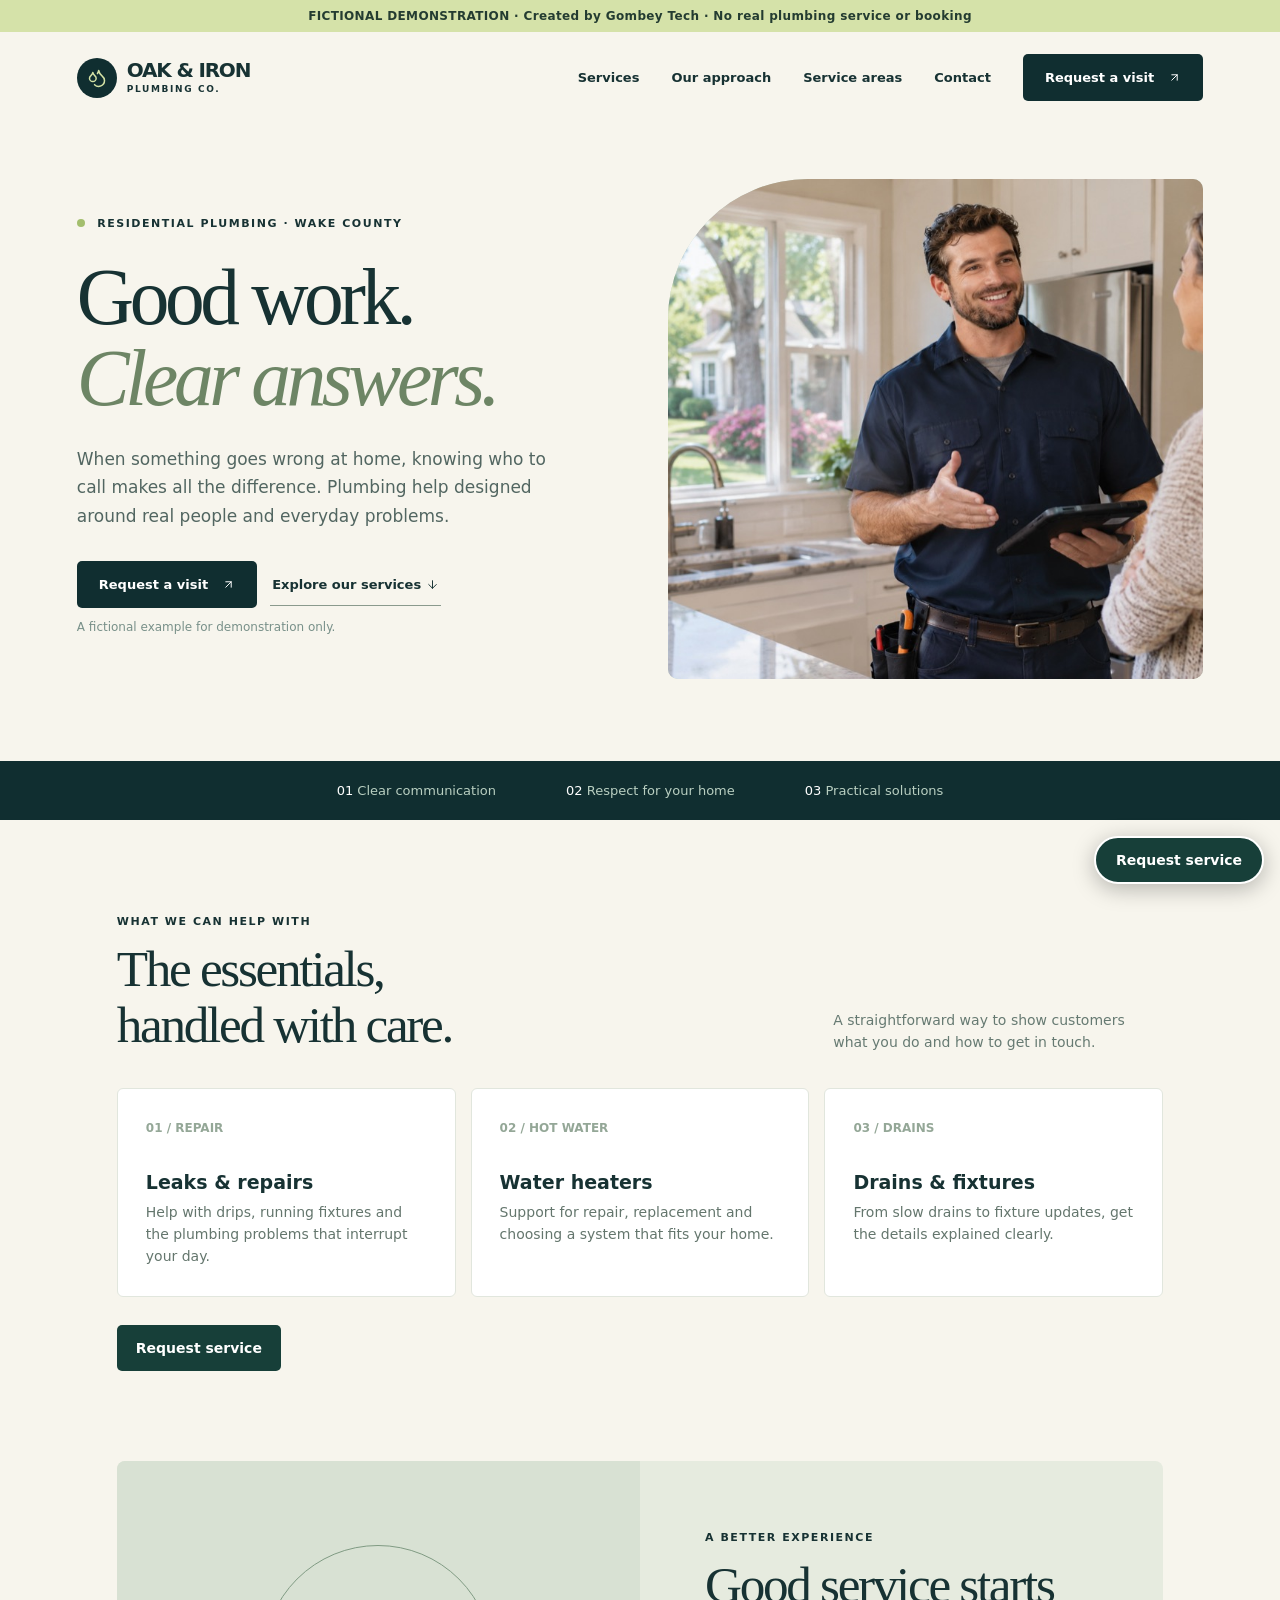
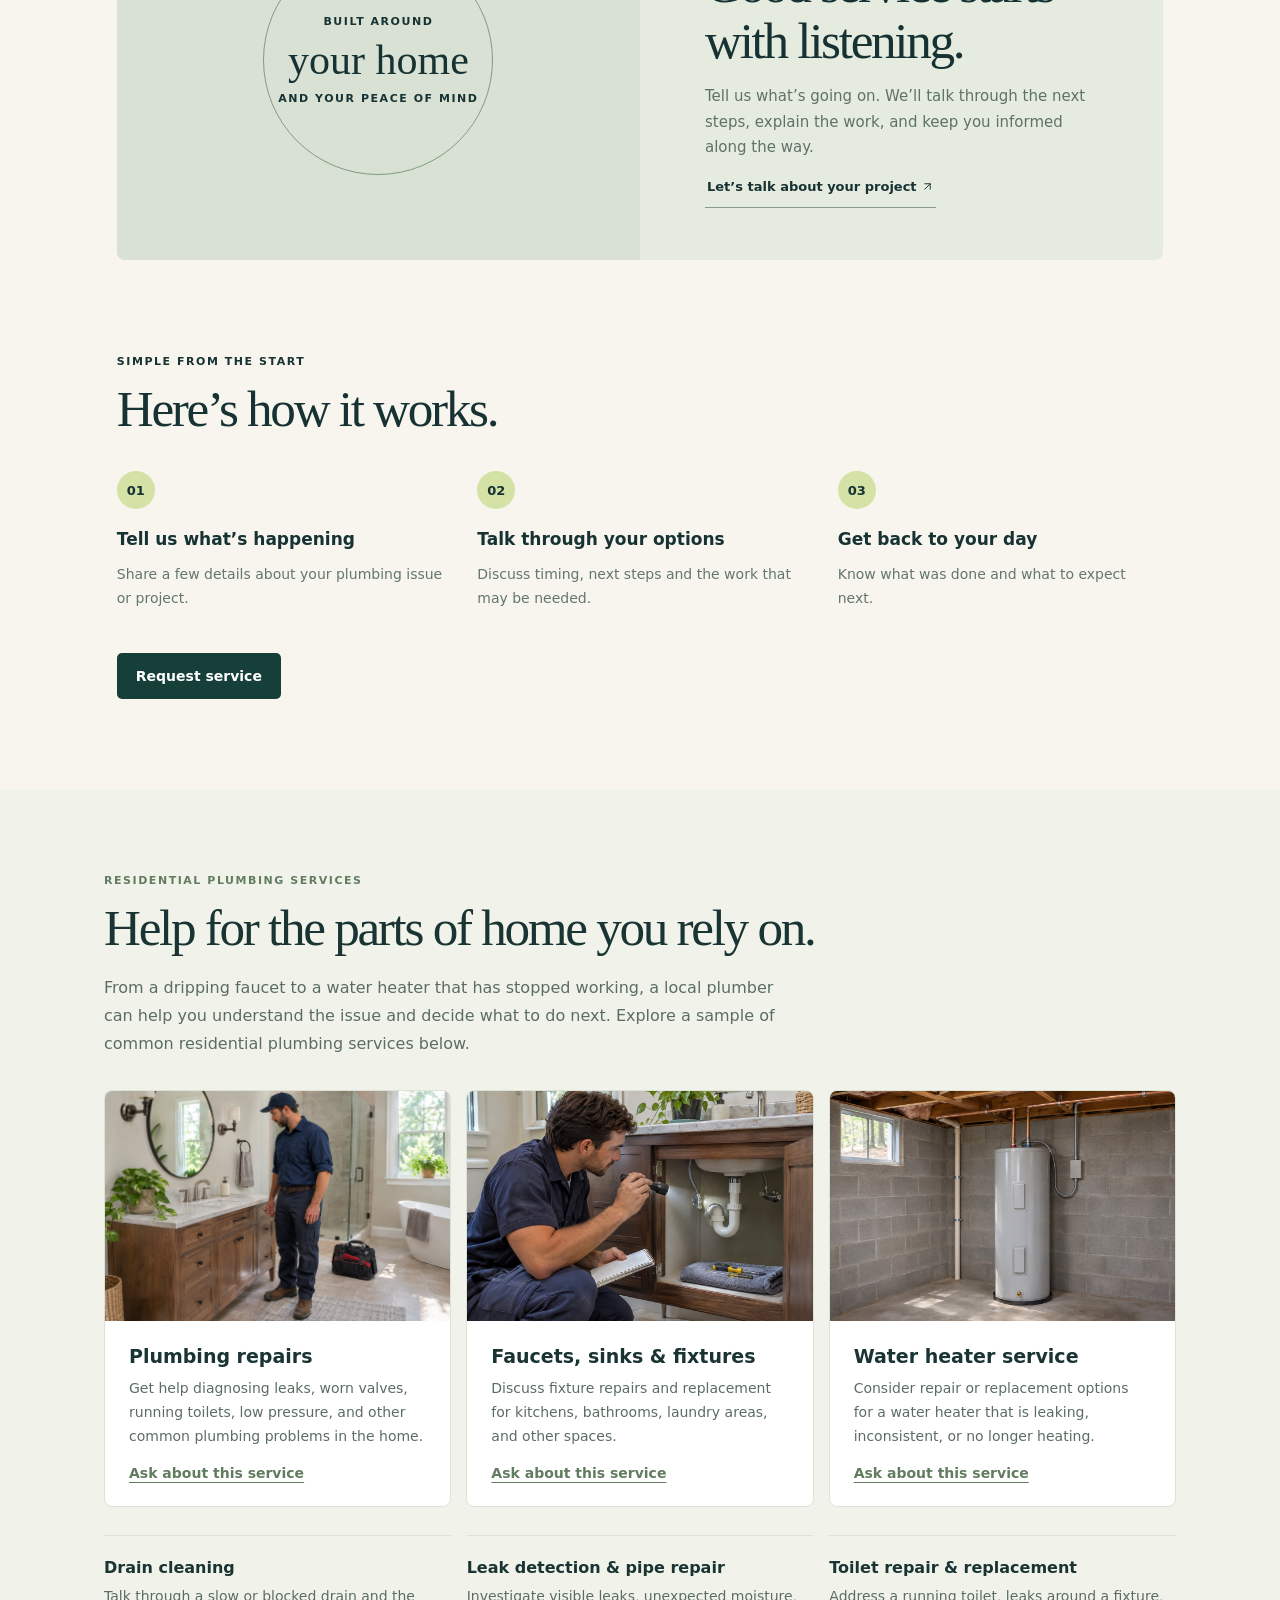
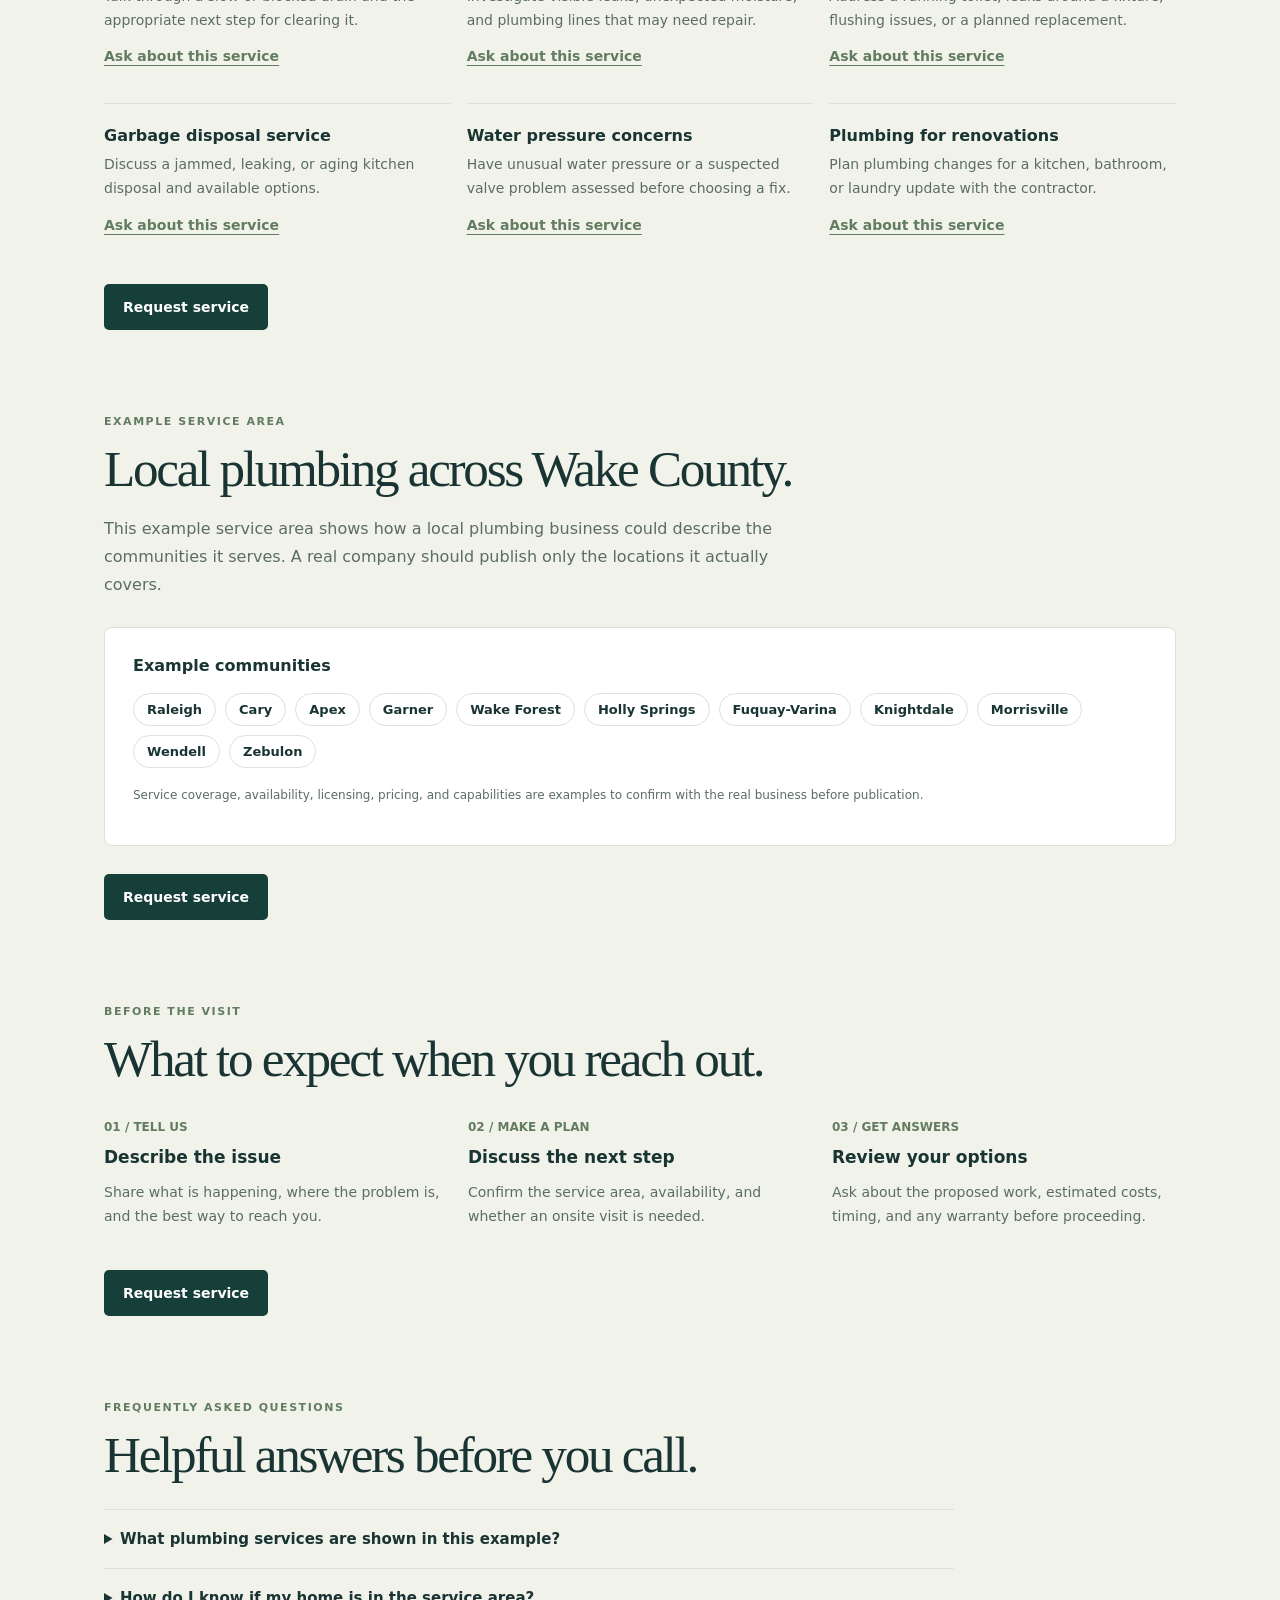
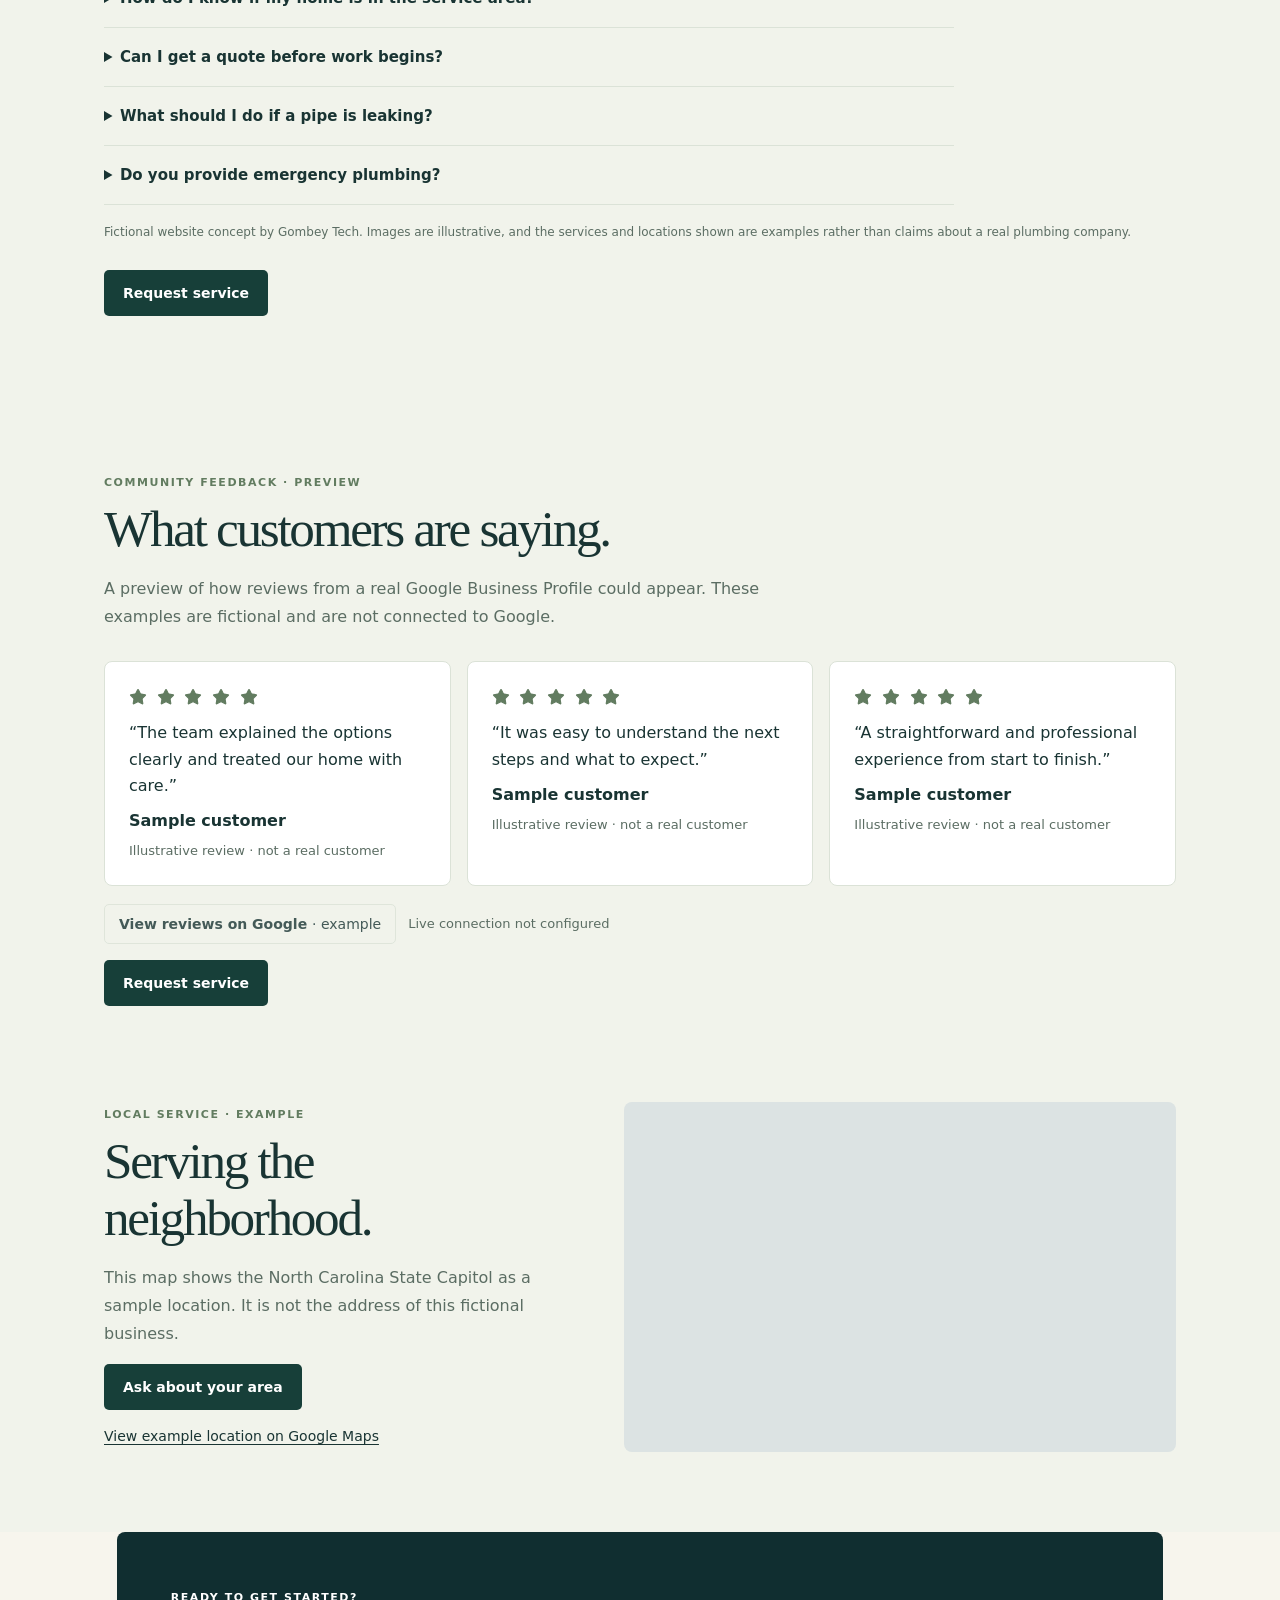
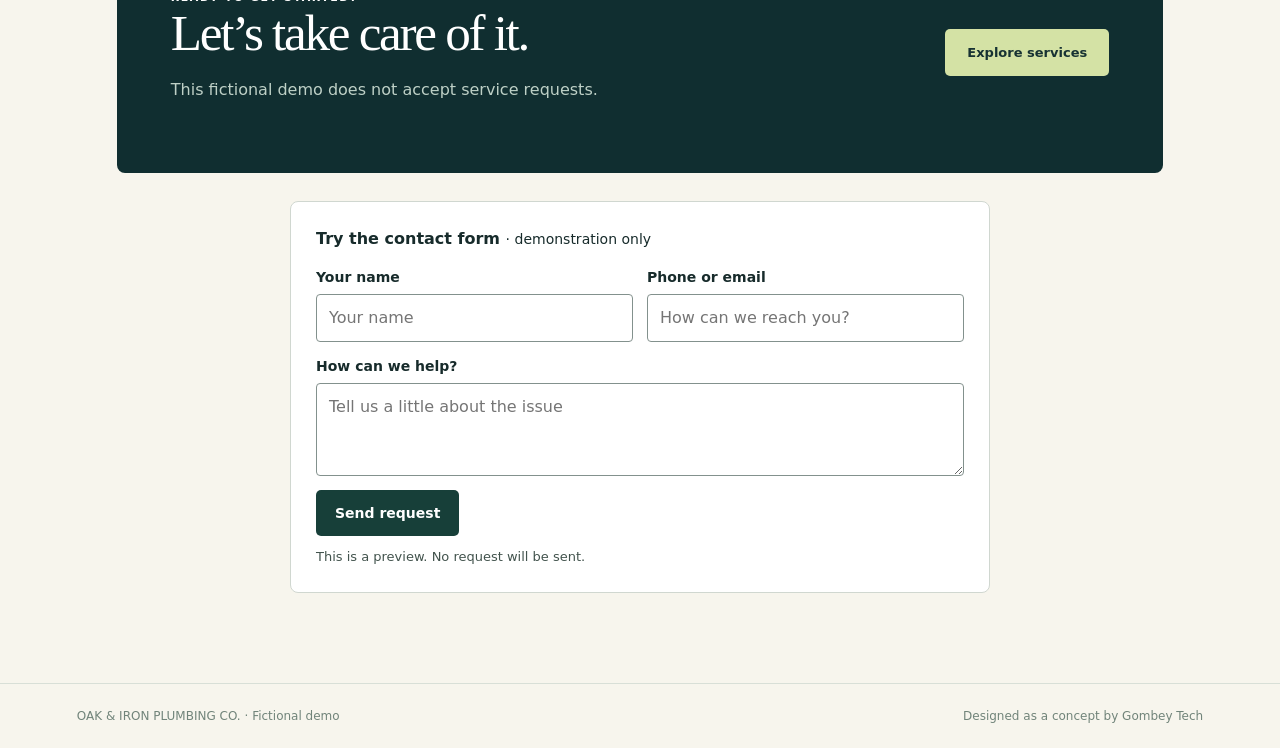
==== commit 75b816d9: "Remove obstructive hero photo badge" ====
--- a/index.html
+++ b/index.html
@@ -1,5 +1,5 @@
 <!doctype html><html lang="en"><head><meta charset="utf-8"><meta name="viewport" content="width=device-width,initial-scale=1"><title>Oak & Iron Plumbing | Plumbing &amp; Water Heaters in Wake County (Demo)</title><meta name="robots" content="noindex, nofollow"><style>
-:root{--navy:#102e30;--ink:#173233;--paper:#f7f5ed;--cream:#ebe7d9;--lime:#d4e2a5;--orange:#e3a76e}*{box-sizing:border-box}html{scroll-behavior:smooth}body{margin:0;background:var(--paper);color:var(--ink);font-family:system-ui,-apple-system,sans-serif}a{color:inherit;text-decoration:none}.demo{background:#d5e2a9;color:#243c31;text-align:center;padding:9px;font-size:12px;font-weight:700;letter-spacing:.03em}header{max-width:1300px;margin:auto;padding:22px 6%;display:flex;justify-content:space-between;align-items:center;gap:15px}.brand{font-weight:900;font-size:20px;letter-spacing:-.06em;line-height:1.05;display:flex;gap:10px;align-items:center}.brand i{font-style:normal;background:var(--navy);color:var(--lime);border-radius:100%;width:40px;height:40px;display:grid;place-items:center;font-size:20px}.brand small{display:block;font-size:9px;letter-spacing:.18em;margin-top:4px}nav{display:flex;gap:32px;align-items:center;font-size:13px;font-weight:700}.button{display:inline-flex;align-items:center;justify-content:center;gap:14px;background:var(--navy);color:white;border-radius:5px;padding:16px 22px;font-size:13px;font-weight:750}.button.light{background:var(--lime);color:var(--ink)}.hero{max-width:1300px;margin:auto;display:grid;grid-template-columns:1fr 1fr;gap:56px;align-items:center;padding:56px 6% 82px}.eyebrow{font-weight:800;letter-spacing:.14em;font-size:11px;text-transform:uppercase}.dot{display:inline-block;background:#a3be6d;width:8px;height:8px;border-radius:50%;margin-right:7px}h1{font-family:Georgia,serif;font-weight:500;letter-spacing:-.055em;line-height:1.02;font-size:clamp(50px,6.2vw,84px);margin:26px 0}h1 em{color:#6d8565;font-weight:normal}.desc{font-size:17px;line-height:1.7;color:#526661;max-width:490px}.actions{display:flex;gap:13px;align-items:center;margin-top:30px;flex-wrap:wrap}.text-link{font-weight:750;font-size:13px;border-bottom:1px solid #8a9a8d;padding:13px 2px}.hero-art{height:500px;border-radius:140px 10px 10px 10px;background:#c3d3c6;overflow:hidden;position:relative}.hero-art svg{width:100%;height:100%;display:block}.badge{position:absolute;left:23px;bottom:23px;background:#f7f5ed;padding:16px 19px;border-radius:5px;display:flex;align-items:center;gap:13px;font-size:12px;font-weight:700;box-shadow:0 8px 28px #0002}.badge b{font-size:23px}.ribbon{background:var(--navy);color:white;padding:22px 6%;display:flex;justify-content:center;gap:70px;font-size:13px}.ribbon span{color:#b9cfc1}.wrap{max-width:1200px;margin:auto;padding:90px 6%}.sectionhead{display:flex;justify-content:space-between;gap:25px;align-items:end;margin-bottom:34px}h2{font-family:Georgia,serif;font-size:clamp(36px,4vw,52px);font-weight:500;letter-spacing:-.045em;margin:12px 0 0;line-height:1.1}.sectionhead p{color:#667a72;line-height:1.6;font-size:14px;max-width:330px;margin:0}.cards{display:grid;grid-template-columns:repeat(3,1fr);gap:15px}.card{background:white;border:1px solid #e1e6dd;padding:28px;border-radius:6px;min-height:190px}.card .n{font-size:12px;color:#94a797;font-weight:800}.card h3{font-size:19px;margin:35px 0 8px}.card p{color:#64766d;font-size:14px;line-height:1.6;margin:0}.split{display:grid;grid-template-columns:1fr 1fr;background:#e6ebdf;border-radius:8px;overflow:hidden}.split-art{padding:45px;background:#d8e1d3;display:flex;align-items:center;justify-content:center}.seal{border:1px solid #809b83;border-radius:50%;width:230px;height:230px;display:grid;place-content:center;text-align:center;gap:8px}.seal strong{font-family:Georgia,serif;font-size:42px;font-weight:400}.split-copy{padding:65px}.split-copy p{color:#5e7268;line-height:1.7;font-size:15px}.steps{display:grid;grid-template-columns:repeat(3,1fr);gap:35px}.steps b{display:grid;place-items:center;background:var(--lime);width:38px;height:38px;border-radius:50%;font-size:13px}.steps h3{font-size:17px;margin:20px 0 8px}.steps p{color:#64766d;font-size:14px;line-height:1.7}.cta{background:var(--navy);color:white;border-radius:8px;padding:54px;display:flex;justify-content:space-between;align-items:center;gap:28px}.cta p{color:#bed0c6;line-height:1.6}.cta h2{margin:0}.notice{font-size:12px;color:#789089}.footer{border-top:1px solid #d8dfd7;padding:25px 6%;display:flex;justify-content:space-between;font-size:12px;color:#71847a}.demo-controls{position:fixed;bottom:12px;right:12px;background:white;border:1px solid #b3c2b1;padding:10px 13px;font-size:11px;border-radius:5px;box-shadow:0 5px 20px #0002}.demo-controls a{text-decoration:underline}@media(max-width:720px){nav a:not(.button){display:none}header{padding:18px 5%}nav .button{padding:12px}.hero{grid-template-columns:1fr;gap:32px;padding:40px 5% 55px}h1{font-size:53px}.hero-art{height:330px;border-radius:90px 8px 8px 8px}.ribbon{gap:12px;justify-content:space-between;font-size:11px}.wrap{padding:62px 5%}.sectionhead{display:block}.sectionhead p{margin-top:15px}.cards,.steps,.split{grid-template-columns:1fr}.card{min-height:150px}.card h3{margin-top:22px}.split-copy{padding:35px}.split-art{min-height:260px}.cta{padding:32px;display:block}.footer{display:block}.demo-controls{position:static;text-align:center}}
+:root{--navy:#102e30;--ink:#173233;--paper:#f7f5ed;--cream:#ebe7d9;--lime:#d4e2a5;--orange:#e3a76e}*{box-sizing:border-box}html{scroll-behavior:smooth}body{margin:0;background:var(--paper);color:var(--ink);font-family:system-ui,-apple-system,sans-serif}a{color:inherit;text-decoration:none}.demo{background:#d5e2a9;color:#243c31;text-align:center;padding:9px;font-size:12px;font-weight:700;letter-spacing:.03em}header{max-width:1300px;margin:auto;padding:22px 6%;display:flex;justify-content:space-between;align-items:center;gap:15px}.brand{font-weight:900;font-size:20px;letter-spacing:-.06em;line-height:1.05;display:flex;gap:10px;align-items:center}.brand i{font-style:normal;background:var(--navy);color:var(--lime);border-radius:100%;width:40px;height:40px;display:grid;place-items:center;font-size:20px}.brand small{display:block;font-size:9px;letter-spacing:.18em;margin-top:4px}nav{display:flex;gap:32px;align-items:center;font-size:13px;font-weight:700}.button{display:inline-flex;align-items:center;justify-content:center;gap:14px;background:var(--navy);color:white;border-radius:5px;padding:16px 22px;font-size:13px;font-weight:750}.button.light{background:var(--lime);color:var(--ink)}.hero{max-width:1300px;margin:auto;display:grid;grid-template-columns:1fr 1fr;gap:56px;align-items:center;padding:56px 6% 82px}.eyebrow{font-weight:800;letter-spacing:.14em;font-size:11px;text-transform:uppercase}.dot{display:inline-block;background:#a3be6d;width:8px;height:8px;border-radius:50%;margin-right:7px}h1{font-family:Georgia,serif;font-weight:500;letter-spacing:-.055em;line-height:1.02;font-size:clamp(50px,6.2vw,84px);margin:26px 0}h1 em{color:#6d8565;font-weight:normal}.desc{font-size:17px;line-height:1.7;color:#526661;max-width:490px}.actions{display:flex;gap:13px;align-items:center;margin-top:30px;flex-wrap:wrap}.text-link{font-weight:750;font-size:13px;border-bottom:1px solid #8a9a8d;padding:13px 2px}.hero-art{height:500px;border-radius:140px 10px 10px 10px;background:#c3d3c6;overflow:hidden;position:relative}.hero-art > svg:not(.lucide-icon){width:100%;height:100%;display:block}.badge{position:absolute;left:23px;bottom:23px;background:#f7f5ed;padding:16px 19px;border-radius:5px;display:flex;align-items:center;gap:13px;font-size:12px;font-weight:700;box-shadow:0 8px 28px #0002}.badge b{font-size:23px}.ribbon{background:var(--navy);color:white;padding:22px 6%;display:flex;justify-content:center;gap:70px;font-size:13px}.ribbon span{color:#b9cfc1}.wrap{max-width:1200px;margin:auto;padding:90px 6%}.sectionhead{display:flex;justify-content:space-between;gap:25px;align-items:end;margin-bottom:34px}h2{font-family:Georgia,serif;font-size:clamp(36px,4vw,52px);font-weight:500;letter-spacing:-.045em;margin:12px 0 0;line-height:1.1}.sectionhead p{color:#667a72;line-height:1.6;font-size:14px;max-width:330px;margin:0}.cards{display:grid;grid-template-columns:repeat(3,1fr);gap:15px}.card{background:white;border:1px solid #e1e6dd;padding:28px;border-radius:6px;min-height:190px}.card .n{font-size:12px;color:#94a797;font-weight:800}.card h3{font-size:19px;margin:35px 0 8px}.card p{color:#64766d;font-size:14px;line-height:1.6;margin:0}.split{display:grid;grid-template-columns:1fr 1fr;background:#e6ebdf;border-radius:8px;overflow:hidden}.split-art{padding:45px;background:#d8e1d3;display:flex;align-items:center;justify-content:center}.seal{border:1px solid #809b83;border-radius:50%;width:230px;height:230px;display:grid;place-content:center;text-align:center;gap:8px}.seal strong{font-family:Georgia,serif;font-size:42px;font-weight:400}.split-copy{padding:65px}.split-copy p{color:#5e7268;line-height:1.7;font-size:15px}.steps{display:grid;grid-template-columns:repeat(3,1fr);gap:35px}.steps b{display:grid;place-items:center;background:var(--lime);width:38px;height:38px;border-radius:50%;font-size:13px}.steps h3{font-size:17px;margin:20px 0 8px}.steps p{color:#64766d;font-size:14px;line-height:1.7}.cta{background:var(--navy);color:white;border-radius:8px;padding:54px;display:flex;justify-content:space-between;align-items:center;gap:28px}.cta p{color:#bed0c6;line-height:1.6}.cta h2{margin:0}.notice{font-size:12px;color:#789089}.footer{border-top:1px solid #d8dfd7;padding:25px 6%;display:flex;justify-content:space-between;font-size:12px;color:#71847a}.demo-controls{position:fixed;bottom:12px;right:12px;background:white;border:1px solid #b3c2b1;padding:10px 13px;font-size:11px;border-radius:5px;box-shadow:0 5px 20px #0002}.demo-controls a{text-decoration:underline}@media(max-width:720px){nav a:not(.button){display:none}header{padding:18px 5%}nav .button{padding:12px}.hero{grid-template-columns:1fr;gap:32px;padding:40px 5% 55px}h1{font-size:53px}.hero-art{height:330px;border-radius:90px 8px 8px 8px}.ribbon{gap:12px;justify-content:space-between;font-size:11px}.wrap{padding:62px 5%}.sectionhead{display:block}.sectionhead p{margin-top:15px}.cards,.steps,.split{grid-template-columns:1fr}.card{min-height:150px}.card h3{margin-top:22px}.split-copy{padding:35px}.split-art{min-height:260px}.cta{padding:32px;display:block}.footer{display:block}.demo-controls{position:static;text-align:center}}
 </style><meta name="description" content="Fictional Oak & Iron Plumbing website concept demonstrating residential plumbing services, water heater repairs, drain cleaning, and example Wake County service areas."><meta property="og:title" content="Oak & Iron Plumbing | Gombey Tech demonstration"><meta property="og:description" content="A fictional residential plumbing website concept with example services and Wake County service areas."><link rel="stylesheet" href="./shared/site-content.css"><style>
 /* Lucide icons: locally embedded; see LUCIDE-LICENSE.txt. */
 .lucide-icon{display:inline-block;width:1em;height:1em;flex:none;vertical-align:-.14em;stroke-width:1.8}
@@ -8,8 +8,7 @@
 <svg aria-hidden="true" focusable="false" class="lucide-icon lucide lucide-droplets" xmlns="http://www.w3.org/2000/svg" viewBox="0 0 24 24" fill="none" stroke="currentColor" stroke-width="2" stroke-linecap="round" stroke-linejoin="round" ><path d="M7 16.3c2.2 0 4-1.83 4-4.05 0-1.16-.57-2.26-1.71-3.19S7.29 6.75 7 5.3c-.29 1.45-1.14 2.84-2.29 3.76S3 11.1 3 12.25c0 2.22 1.8 4.05 4 4.05z" /><path d="M12.56 6.6A10.97 10.97 0 0 0 14 3.02c.5 2.5 2 4.9 4 6.5s3 3.5 3 5.5a6.98 6.98 0 0 1-11.91 4.97" /></svg></i><span>OAK &amp; IRON<small>PLUMBING CO.</small></span></a><nav><a href="#services">Services</a><a href="#approach">Our approach</a><a href="#service-areas">Service areas</a><a href="#contact">Contact</a><a class="button" href="#contact">Request a visit 
 <svg aria-hidden="true" focusable="false" class="lucide-icon lucide lucide-arrow-up-right" xmlns="http://www.w3.org/2000/svg" viewBox="0 0 24 24" fill="none" stroke="currentColor" stroke-width="2" stroke-linecap="round" stroke-linejoin="round" ><path d="M7 7h10v10" /><path d="M7 17 17 7" /></svg></a></nav></header><a class="demo-quick-cta" href="#contact">Request service</a><main id="top"><section class="hero"><div><span class="eyebrow"><span class="dot"></span> Residential plumbing · Wake County</span><h1>Good work.<br><em>Clear answers.</em></h1><p class="desc">When something goes wrong at home, knowing who to call makes all the difference. Plumbing help designed around real people and everyday problems.</p><div class="actions"><a class="button" href="#contact">Request a visit <span>
 <svg aria-hidden="true" focusable="false" class="lucide-icon lucide lucide-arrow-up-right" xmlns="http://www.w3.org/2000/svg" viewBox="0 0 24 24" fill="none" stroke="currentColor" stroke-width="2" stroke-linecap="round" stroke-linejoin="round" ><path d="M7 7h10v10" /><path d="M7 17 17 7" /></svg></span></a><a class="text-link" href="#services">Explore our services 
-<svg aria-hidden="true" focusable="false" class="lucide-icon lucide lucide-arrow-down" xmlns="http://www.w3.org/2000/svg" viewBox="0 0 24 24" fill="none" stroke="currentColor" stroke-width="2" stroke-linecap="round" stroke-linejoin="round" ><path d="M12 5v14" /><path d="m19 12-7 7-7-7" /></svg></a></div><p class="notice">A fictional example for demonstration only.</p></div><div class="hero-art"><img src="./assets/plumber-homeowner.jpg" alt="Plumbing professional speaking with a homeowner" class="ec-hero-photo"><div class="badge"><b>
-<svg aria-hidden="true" focusable="false" class="lucide-icon lucide lucide-sparkles" xmlns="http://www.w3.org/2000/svg" viewBox="0 0 24 24" fill="none" stroke="currentColor" stroke-width="2" stroke-linecap="round" stroke-linejoin="round" ><path d="M9.937 15.5A2 2 0 0 0 8.5 14.063l-6.135-1.582a.5.5 0 0 1 0-.962L8.5 9.936A2 2 0 0 0 9.937 8.5l1.582-6.135a.5.5 0 0 1 .963 0L14.063 8.5A2 2 0 0 0 15.5 9.937l6.135 1.581a.5.5 0 0 1 0 .964L15.5 14.063a2 2 0 0 0-1.437 1.437l-1.582 6.135a.5.5 0 0 1-.963 0z" /><path d="M20 3v4" /><path d="M22 5h-4" /><path d="M4 17v2" /><path d="M5 18H3" /></svg></b><span>Thoughtful service<br>from first call to finish</span></div></div></section><div class="ribbon"><div>01 <span>Clear communication</span></div><div>02 <span>Respect for your home</span></div><div>03 <span>Practical solutions</span></div></div><section class="wrap" id="services"><div class="sectionhead"><div><span class="eyebrow">What we can help with</span><h2>The essentials,<br>handled with care.</h2></div><p>A straightforward way to show customers what you do and how to get in touch.</p></div><div class="cards"><article class="card"><span class="n">01 / REPAIR</span><h3>Leaks &amp; repairs</h3><p>Help with drips, running fixtures and the plumbing problems that interrupt your day.</p></article><article class="card"><span class="n">02 / HOT WATER</span><h3>Water heaters</h3><p>Support for repair, replacement and choosing a system that fits your home.</p></article><article class="card"><span class="n">03 / DRAINS</span><h3>Drains &amp; fixtures</h3><p>From slow drains to fixture updates, get the details explained clearly.</p></article></div><div class="demo-cta-row"><a class="demo-section-cta" href="#contact">Request service</a></div></section><section class="wrap" id="approach" style="padding-top:0"><div class="split"><div class="split-art"><div class="seal"><span class="eyebrow">Built around</span><strong>your home</strong><span class="eyebrow">And your peace of mind</span></div></div><div class="split-copy"><span class="eyebrow">A better experience</span><h2>Good service starts with listening.</h2><p>Tell us what’s going on. We’ll talk through the next steps, explain the work, and keep you informed along the way.</p><a class="text-link" href="#contact">Let’s talk about your project 
+<svg aria-hidden="true" focusable="false" class="lucide-icon lucide lucide-arrow-down" xmlns="http://www.w3.org/2000/svg" viewBox="0 0 24 24" fill="none" stroke="currentColor" stroke-width="2" stroke-linecap="round" stroke-linejoin="round" ><path d="M12 5v14" /><path d="m19 12-7 7-7-7" /></svg></a></div><p class="notice">A fictional example for demonstration only.</p></div><div class="hero-art"><img src="./assets/plumber-homeowner.jpg" alt="Plumbing professional speaking with a homeowner" class="ec-hero-photo"></div></section><div class="ribbon"><div>01 <span>Clear communication</span></div><div>02 <span>Respect for your home</span></div><div>03 <span>Practical solutions</span></div></div><section class="wrap" id="services"><div class="sectionhead"><div><span class="eyebrow">What we can help with</span><h2>The essentials,<br>handled with care.</h2></div><p>A straightforward way to show customers what you do and how to get in touch.</p></div><div class="cards"><article class="card"><span class="n">01 / REPAIR</span><h3>Leaks &amp; repairs</h3><p>Help with drips, running fixtures and the plumbing problems that interrupt your day.</p></article><article class="card"><span class="n">02 / HOT WATER</span><h3>Water heaters</h3><p>Support for repair, replacement and choosing a system that fits your home.</p></article><article class="card"><span class="n">03 / DRAINS</span><h3>Drains &amp; fixtures</h3><p>From slow drains to fixture updates, get the details explained clearly.</p></article></div><div class="demo-cta-row"><a class="demo-section-cta" href="#contact">Request service</a></div></section><section class="wrap" id="approach" style="padding-top:0"><div class="split"><div class="split-art"><div class="seal"><span class="eyebrow">Built around</span><strong>your home</strong><span class="eyebrow">And your peace of mind</span></div></div><div class="split-copy"><span class="eyebrow">A better experience</span><h2>Good service starts with listening.</h2><p>Tell us what’s going on. We’ll talk through the next steps, explain the work, and keep you informed along the way.</p><a class="text-link" href="#contact">Let’s talk about your project 
 <svg aria-hidden="true" focusable="false" class="lucide-icon lucide lucide-arrow-up-right" xmlns="http://www.w3.org/2000/svg" viewBox="0 0 24 24" fill="none" stroke="currentColor" stroke-width="2" stroke-linecap="round" stroke-linejoin="round" ><path d="M7 7h10v10" /><path d="M7 17 17 7" /></svg></a></div></div></section><section class="wrap" style="padding-top:0"><div class="sectionhead"><div><span class="eyebrow">Simple from the start</span><h2>Here’s how it works.</h2></div></div><div class="steps"><div><b>01</b><h3>Tell us what’s happening</h3><p>Share a few details about your plumbing issue or project.</p></div><div><b>02</b><h3>Talk through your options</h3><p>Discuss timing, next steps and the work that may be needed.</p></div><div><b>03</b><h3>Get back to your day</h3><p>Know what was done and what to expect next.</p></div></div><div class="demo-cta-row"><a class="demo-section-cta" href="#contact">Request service</a></div></section><div class="expanded-content" id="more-services">
 <section class="ec-wrap"><span class="ec-kicker">Residential plumbing services</span><h2 class="ec-title">Help for the parts of home you rely on.</h2><p class="ec-intro">From a dripping faucet to a water heater that has stopped working, a local plumber can help you understand the issue and decide what to do next. Explore a sample of common residential plumbing services below.</p><div class="ec-grid">
 <article class="ec-card"><img src="./assets/plumber-bathroom-inspection.jpg" alt="A plumbing professional inspecting a bathroom sink" loading="lazy"><div class="ec-card-body"><h3>Plumbing repairs</h3><p>Get help diagnosing leaks, worn valves, running toilets, low pressure, and other common plumbing problems in the home.</p><a class="ec-service-link" href="#contact" aria-label="Ask about Plumbing repairs">Ask about this service</a></div></article>
